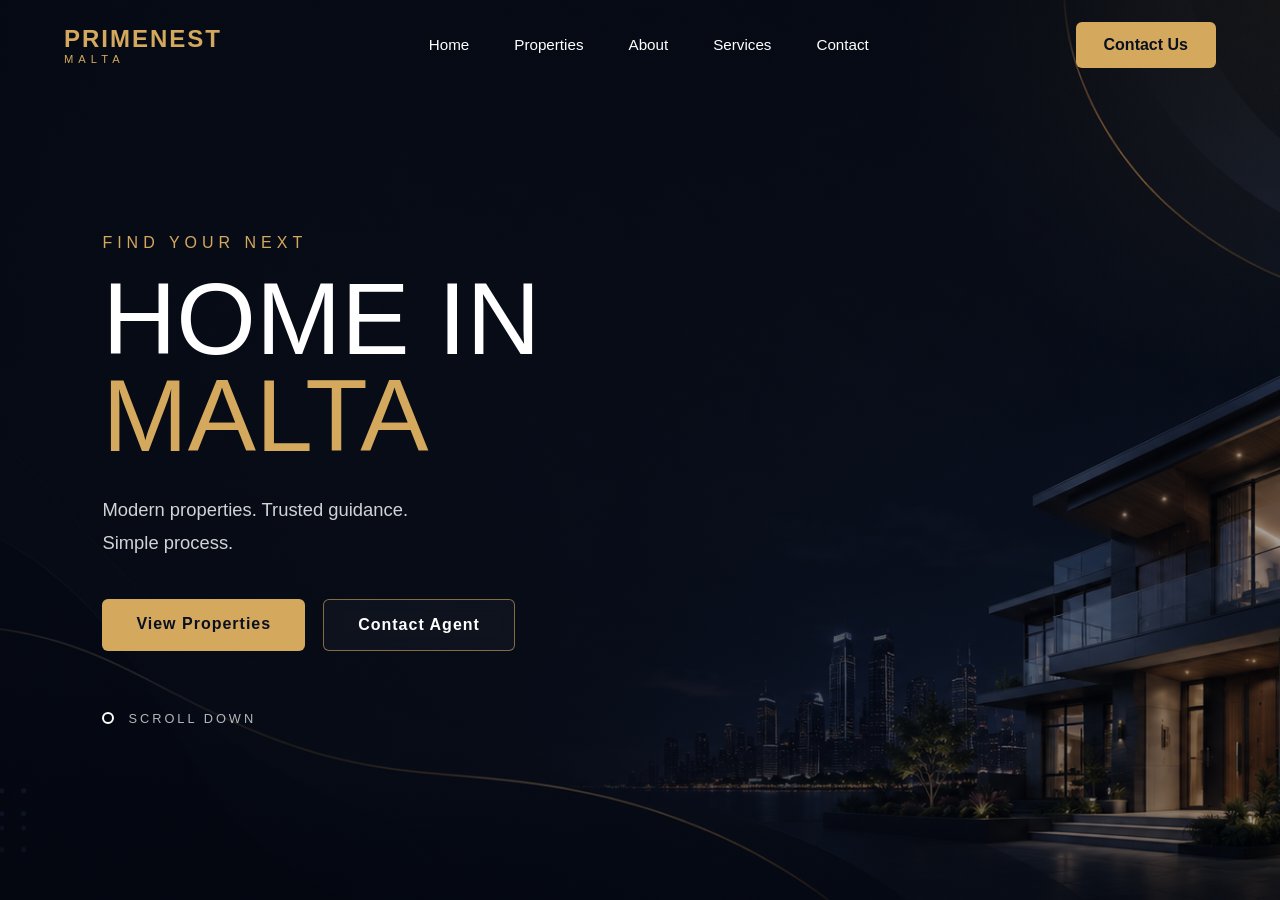
==== index.html @ efdffd08 "Temporarily disable scroll to id's" ====
<!DOCTYPE html>
<html lang="en">
<head>
  <meta charset="UTF-8" />
  <meta name="viewport" content="width=device-width, initial-scale=1.0" />

  <title>Ironstone Realty</title>

  <link rel="stylesheet" href="styles.css" />
</head>
<body>

  <header class="navbar">
    <div class="nav-container">
      <a href="#" class="logo">
        <span>PRIMENEST</span>
        <small>MALTA</small>
      </a>

      <nav>
        <ul class="nav-links">
          <li><a href="#">Home</a></li>
          <li><a href="#properties">Properties</a></li>
          <li><a href="#about">About</a></li>
          <li><a href="#services">Services</a></li>
          <li><a href="#contact">Contact</a></li>
        </ul>
      </nav>

      <a href="#contact" class="contact-btn">
        Contact Us
      </a>
    </div>
  </header>


  <section class="hero">
    <div class="hero-overlay"></div>

    <div class="hero-content">
      <p class="hero-label">FIND YOUR NEXT</p>

      <h1>
        HOME IN
        <span>MALTA</span>
      </h1>

      <p class="hero-text">
        Modern properties. Trusted guidance.<br>
        Simple process.
      </p>

      <div class="hero-buttons">
        <a href="#properties" class="btn primary-btn">
          View Properties
        </a>

        <a href="#contact" class="btn secondary-btn">
          Contact Agent
        </a>
      </div>

      <div class="scroll-indicator">
        <span></span>
        SCROLL DOWN
      </div>
    </div>
  </section>

<!-- 
  <section id="properties"></section>
  <section id="about"></section>
  <section id="services"></section>
  <section id="contact"></section> -->

</body>
</html>
---- styles.css ----
* {
  margin: 0;
  padding: 0;
  box-sizing: border-box;
}

html {
  scroll-behavior: smooth;
}

body {
  font-family: Arial, sans-serif;
  background: #05070d;
  color: #ffffff;
  overflow-x: hidden;
}

.navbar {
  position: fixed;
  top: 0;
  left: 0;
  width: 100%;
  z-index: 1000;
  padding: 22px 0;
}

.nav-container {
  width: 90%;
  max-width: 1400px;
  margin: auto;

  display: flex;
  align-items: center;
  justify-content: space-between;
}

.logo {
  text-decoration: none;
  color: #d4a85d;

  display: flex;
  flex-direction: column;

  letter-spacing: 2px;
}

.logo span {
  font-size: 1.5rem;
  font-weight: 700;
}

.logo small {
  font-size: 0.7rem;
  letter-spacing: 5px;
}

.nav-links {
  display: flex;
  gap: 45px;
  list-style: none;
}

.nav-links a {
  text-decoration: none;
  color: #ffffff;
  font-size: 0.95rem;
  transition: 0.3s ease;
  position: relative;
}

.nav-links a:hover {
  color: #d4a85d;
}

.nav-links a::after {
  content: "";
  position: absolute;
  left: 0;
  bottom: -8px;
  width: 0;
  height: 2px;
  background: #d4a85d;
  transition: 0.3s ease;
}

.nav-links a:hover::after {
  width: 100%;
}

.contact-btn {
  text-decoration: none;
  background: #d4a85d;
  color: #0b1020;
  padding: 14px 28px;
  border-radius: 6px;
  font-weight: 700;
  transition: 0.3s ease;
}

.contact-btn:hover {
  transform: translateY(-2px);
  background: #e5bb73;
  box-shadow: 0 10px 25px rgba(212, 168, 93, 0.25);
}

.hero {
  position: relative;
  min-height: 100vh;
  display: flex;
  align-items: center;

  padding: 140px 8% 80px;

  background:
    linear-gradient(
      to right,
      rgba(3, 6, 15, 0.88),
      rgba(3, 6, 15, 0.72),
      rgba(3, 6, 15, 0.35)
    ),
    url("images/1.png") center/cover no-repeat;
}

.hero-overlay {
  position: absolute;
  inset: 0;

  background:
    radial-gradient(circle at top right,
    rgba(212, 168, 93, 0.08),
    transparent 25%);

  pointer-events: none;
}

.hero-content {
  position: relative;
  z-index: 2;
  max-width: 650px;
}

.hero-label {
  color: #d4a85d;
  letter-spacing: 5px;
  font-size: 1rem;
  margin-bottom: 18px;
}

.hero h1 {
  font-size: clamp(4rem, 8vw, 7rem);
  line-height: 0.95;
  font-weight: 300;
  margin-bottom: 28px;
}

.hero h1 span {
  display: block;
  color: #d4a85d;
}

.hero-text {
  font-size: 1.15rem;
  line-height: 1.8;
  color: rgba(255,255,255,0.82);
  margin-bottom: 40px;
}

.hero-buttons {
  display: flex;
  gap: 18px;
  flex-wrap: wrap;
}

.btn {
  text-decoration: none;
  padding: 16px 34px;
  border-radius: 6px;
  font-weight: 700;
  letter-spacing: 1px;
  transition: 0.3s ease;
}

.primary-btn {
  background: #d4a85d;
  color: #0b1020;
}

.primary-btn:hover {
  background: #e5bb73;
  transform: translateY(-3px);
  box-shadow: 0 12px 30px rgba(212, 168, 93, 0.25);
}

.secondary-btn {
  border: 1px solid rgba(212, 168, 93, 0.6);
  color: #ffffff;
  background: rgba(255,255,255,0.03);
  backdrop-filter: blur(8px);
}

.secondary-btn:hover {
  background: rgba(212, 168, 93, 0.08);
  transform: translateY(-3px);
  box-shadow: 0 12px 30px rgba(212, 168, 93, 0.18);
}


.scroll-indicator {
  display: flex;
  align-items: center;
  gap: 14px;

  margin-top: 60px;

  color: rgba(255,255,255,0.7);
  letter-spacing: 3px;
  font-size: 0.8rem;
}

.scroll-indicator span {
  width: 12px;
  height: 12px;
  border: 2px solid #ffffff;
  border-radius: 50%;

  animation: pulse 1.5s infinite;
}

@keyframes pulse {
  0% {
    transform: scale(1);
    opacity: 1;
  }

  50% {
    transform: scale(1.4);
    opacity: 0.4;
  }

  100% {
    transform: scale(1);
    opacity: 1;
  }
}


section:not(.hero) {
  min-height: 100vh;
  background: #05070d;
  border-top: 1px solid rgba(255,255,255,0.05);
}

@media (max-width: 980px) {

  .nav-links {
    display: none;
  }

  .hero {
    padding-top: 120px;
  }

  .hero h1 {
    font-size: 4rem;
  }

  .hero-text {
    font-size: 1rem;
  }

}

@media (max-width: 600px) {

  .hero {
    padding: 130px 7% 70px;
    align-items: flex-start;
  }

  .hero h1 {
    font-size: 3.2rem;
  }

  .btn {
    width: 100%;
    text-align: center;
  }

  .contact-btn {
    display: none;
  }

}
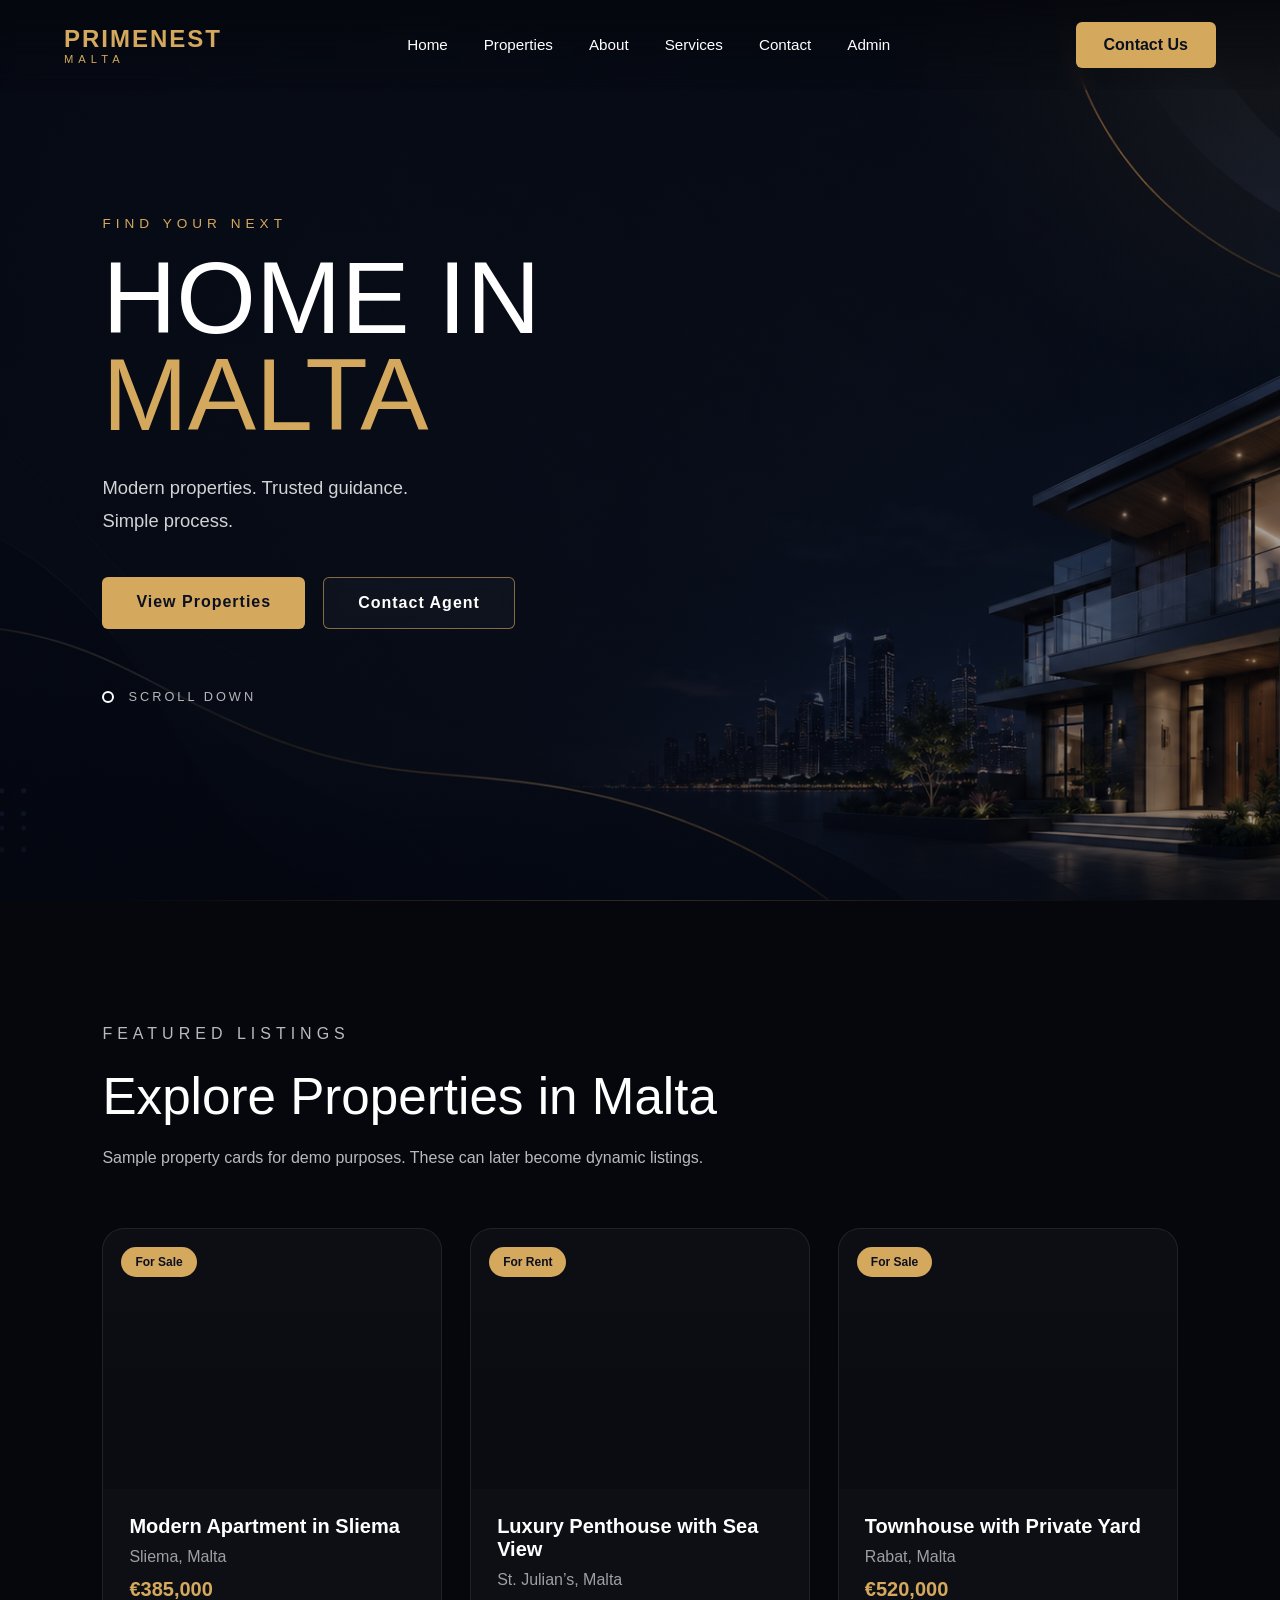
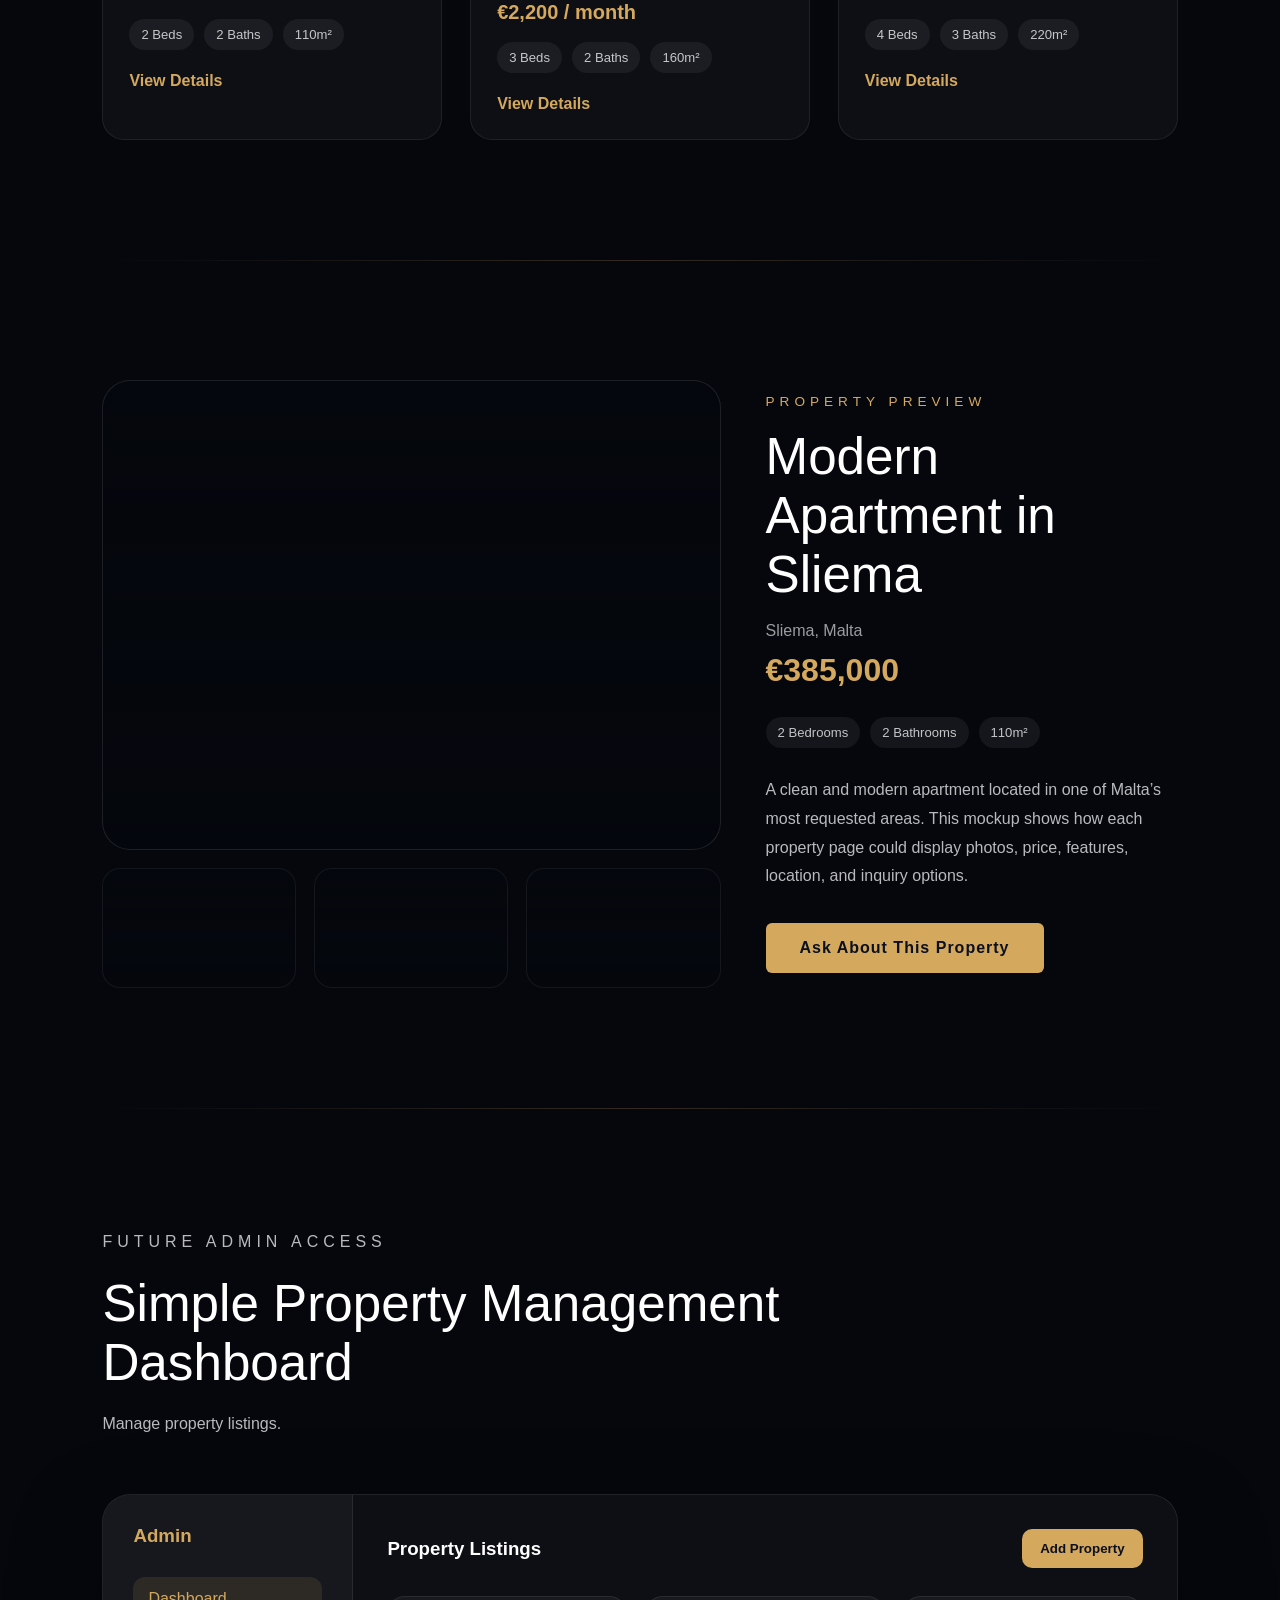
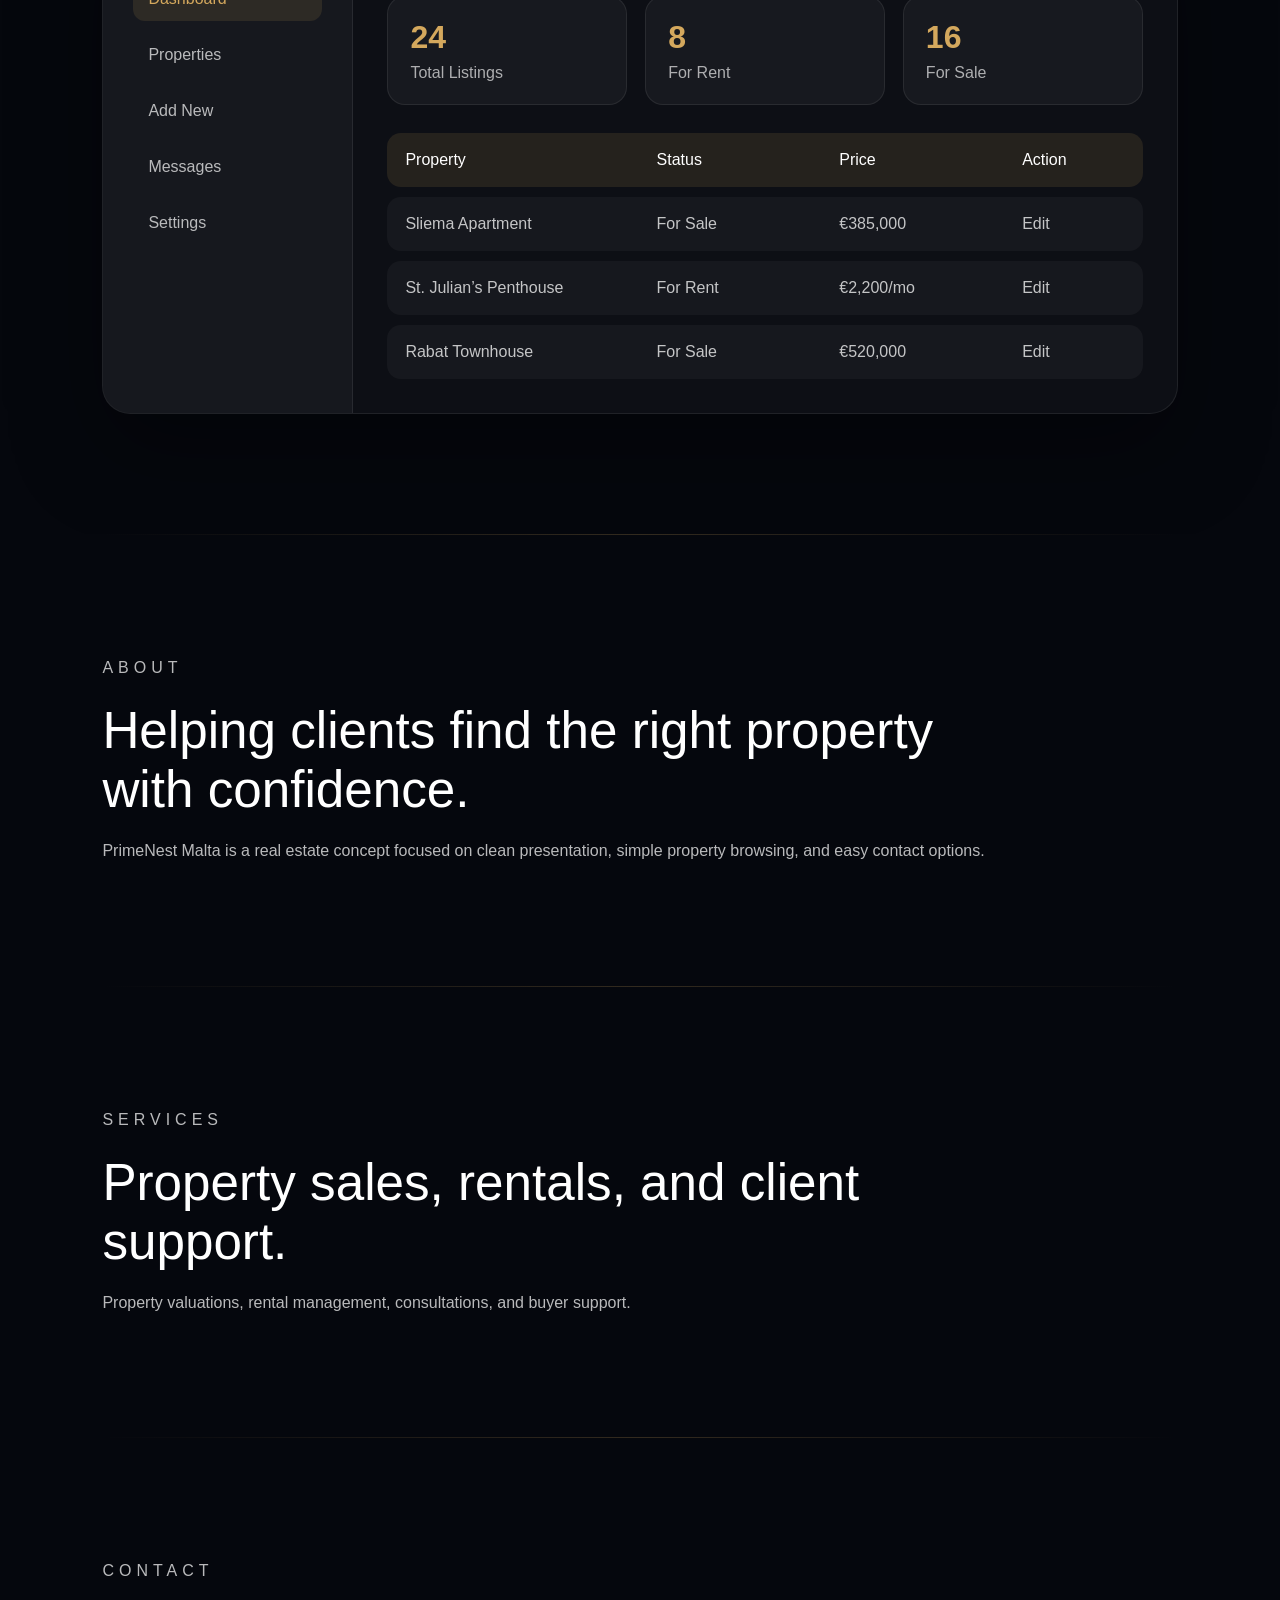
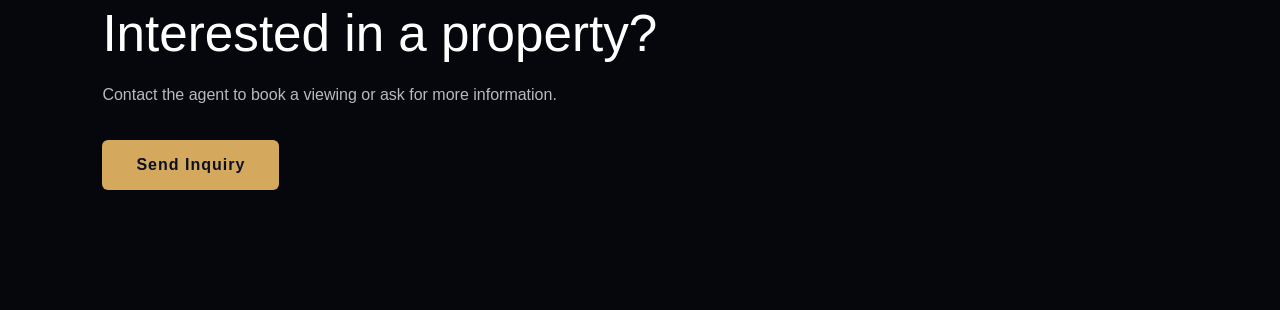
==== commit ed12fb07: "Enhance index.html with property and admin sections Added an admin preview section and a properties " ====
--- a/index.html
+++ b/index.html
@@ -24,6 +24,7 @@
           <li><a href="#about">About</a></li>
           <li><a href="#services">Services</a></li>
           <li><a href="#contact">Contact</a></li>
+          <li><a href="#admin-preview">Admin</a></li>
         </ul>
       </nav>
 
@@ -67,11 +68,204 @@
     </div>
   </section>
 
-<!-- 
-  <section id="properties"></section>
-  <section id="about"></section>
-  <section id="services"></section>
-  <section id="contact"></section> -->
+
+  <section id="properties" class="properties-section">
+  <div class="section-header">
+    <p class="section-label">Featured Listings</p>
+    <h2>Explore Properties in Malta</h2>
+    <p>Sample property cards for demo purposes. These can later become dynamic listings.</p>
+  </div>
+
+  <div class="property-grid">
+    <article class="property-card">
+      <div class="property-image img-1">
+        <span>For Sale</span>
+      </div>
+      <div class="property-info">
+        <h3>Modern Apartment in Sliema</h3>
+        <p class="location">Sliema, Malta</p>
+        <p class="price">€385,000</p>
+        <div class="property-meta">
+          <span>2 Beds</span>
+          <span>2 Baths</span>
+          <span>110m²</span>
+        </div>
+        <a href="#property-preview" class="property-link">View Details</a>
+      </div>
+    </article>
+
+    <article class="property-card">
+      <div class="property-image img-2">
+        <span>For Rent</span>
+      </div>
+      <div class="property-info">
+        <h3>Luxury Penthouse with Sea View</h3>
+        <p class="location">St. Julian’s, Malta</p>
+        <p class="price">€2,200 / month</p>
+        <div class="property-meta">
+          <span>3 Beds</span>
+          <span>2 Baths</span>
+          <span>160m²</span>
+        </div>
+        <a href="#property-preview" class="property-link">View Details</a>
+      </div>
+    </article>
+
+    <article class="property-card">
+      <div class="property-image img-3">
+        <span>For Sale</span>
+      </div>
+      <div class="property-info">
+        <h3>Townhouse with Private Yard</h3>
+        <p class="location">Rabat, Malta</p>
+        <p class="price">€520,000</p>
+        <div class="property-meta">
+          <span>4 Beds</span>
+          <span>3 Baths</span>
+          <span>220m²</span>
+        </div>
+        <a href="#property-preview" class="property-link">View Details</a>
+      </div>
+    </article>
+  </div>
+</section>
+
+
+<section id="property-preview" class="single-property">
+  <div class="single-property-grid">
+    <div class="property-gallery">
+      <div class="main-preview"></div>
+
+      <div class="thumbnail-row">
+        <div></div>
+        <div></div>
+        <div></div>
+      </div>
+    </div>
+
+    <div class="property-details">
+      <p class="section-label">Property Preview</p>
+      <h2>Modern Apartment in Sliema</h2>
+      <p class="location">Sliema, Malta</p>
+      <p class="price large">€385,000</p>
+
+      <div class="property-meta detail-meta">
+        <span>2 Bedrooms</span>
+        <span>2 Bathrooms</span>
+        <span>110m²</span>
+      </div>
+
+      <p class="property-description">
+        A clean and modern apartment located in one of Malta’s most requested areas.
+        This mockup shows how each property page could display photos, price,
+        features, location, and inquiry options.
+      </p>
+
+      <a href="#contact" class="btn primary-btn">Ask About This Property</a>
+    </div>
+  </div>
+</section>
+
+
+<section id="admin-preview" class="admin-section">
+  <div class="section-header">
+    <p class="section-label">Future Admin Access</p>
+    <h2>Simple Property Management Dashboard</h2>
+    <p>Manage property listings.</p>
+  </div>
+
+  <div class="admin-mockup">
+    <aside class="admin-sidebar">
+      <h3>Admin</h3>
+      <ul>
+        <li class="active">Dashboard</li>
+        <li>Properties</li>
+        <li>Add New</li>
+        <li>Messages</li>
+        <li>Settings</li>
+      </ul>
+    </aside>
+
+    <div class="admin-content">
+      <div class="admin-top">
+        <h3>Property Listings</h3>
+        <button>Add Property</button>
+      </div>
+
+      <div class="admin-stats">
+        <div>
+          <strong>24</strong>
+          <span>Total Listings</span>
+        </div>
+        <div>
+          <strong>8</strong>
+          <span>For Rent</span>
+        </div>
+        <div>
+          <strong>16</strong>
+          <span>For Sale</span>
+        </div>
+      </div>
+
+      <div class="admin-table">
+        <div class="table-row table-head">
+          <span>Property</span>
+          <span>Status</span>
+          <span>Price</span>
+          <span>Action</span>
+        </div>
+
+        <div class="table-row">
+          <span>Sliema Apartment</span>
+          <span>For Sale</span>
+          <span>€385,000</span>
+          <span>Edit</span>
+        </div>
+
+        <div class="table-row">
+          <span>St. Julian’s Penthouse</span>
+          <span>For Rent</span>
+          <span>€2,200/mo</span>
+          <span>Edit</span>
+        </div>
+
+        <div class="table-row">
+          <span>Rabat Townhouse</span>
+          <span>For Sale</span>
+          <span>€520,000</span>
+          <span>Edit</span>
+        </div>
+      </div>
+    </div>
+  </div>
+</section>
+
+
+<section id="about" class="content-section">
+  <p class="section-label">About</p>
+  <h2>Helping clients find the right property with confidence.</h2>
+  <p>
+    PrimeNest Malta is a real estate concept focused on clean presentation,
+    simple property browsing, and easy contact options.
+  </p>
+</section>
+
+<section id="services" class="content-section">
+  <p class="section-label">Services</p>
+  <h2>Property sales, rentals, and client support.</h2>
+  <p>
+    Property valuations, rental management,
+    consultations, and buyer support.
+  </p>
+</section>
+
+<section id="contact" class="contact-section">
+  <p class="section-label">Contact</p>
+  <h2>Interested in a property?</h2>
+  <p>Contact the agent to book a viewing or ask for more information.</p>
+
+  <a href="mailto:info@example.com" class="btn primary-btn">Send Inquiry</a>
+</section>
 
 </body>
 </html>
--- a/styles.css
+++ b/styles.css
@@ -22,13 +22,14 @@
   width: 100%;
   z-index: 1000;
   padding: 22px 0;
+  background: linear-gradient(to bottom, rgba(5, 7, 13, 0.88), rgba(5, 7, 13, 0.08));
+  backdrop-filter: blur(8px);
 }
 
 .nav-container {
   width: 90%;
   max-width: 1400px;
   margin: auto;
-
   display: flex;
   align-items: center;
   justify-content: space-between;
@@ -37,10 +38,8 @@
 .logo {
   text-decoration: none;
   color: #d4a85d;
-
   display: flex;
   flex-direction: column;
-
   letter-spacing: 2px;
 }
 
@@ -56,7 +55,7 @@
 
 .nav-links {
   display: flex;
-  gap: 45px;
+  gap: 36px;
   list-style: none;
 }
 
@@ -108,9 +107,7 @@
   min-height: 100vh;
   display: flex;
   align-items: center;
-
-  padding: 140px 8% 80px;
-
+  padding: 100px 8% 80px;
   background:
     linear-gradient(
       to right,
@@ -124,12 +121,12 @@
 .hero-overlay {
   position: absolute;
   inset: 0;
-
   background:
-    radial-gradient(circle at top right,
-    rgba(212, 168, 93, 0.08),
-    transparent 25%);
-
+    radial-gradient(
+      circle at top right,
+      rgba(212, 168, 93, 0.08),
+      transparent 25%
+    );
   pointer-events: none;
 }
 
@@ -139,10 +136,12 @@
   max-width: 650px;
 }
 
-.hero-label {
+.hero-label,
+.section-label {
   color: #d4a85d;
   letter-spacing: 5px;
-  font-size: 1rem;
+  font-size: 0.85rem;
+  text-transform: uppercase;
   margin-bottom: 18px;
 }
 
@@ -161,7 +160,7 @@
 .hero-text {
   font-size: 1.15rem;
   line-height: 1.8;
-  color: rgba(255,255,255,0.82);
+  color: rgba(255, 255, 255, 0.82);
   margin-bottom: 40px;
 }
 
@@ -172,6 +171,7 @@
 }
 
 .btn {
+  display: inline-block;
   text-decoration: none;
   padding: 16px 34px;
   border-radius: 6px;
@@ -194,7 +194,7 @@
 .secondary-btn {
   border: 1px solid rgba(212, 168, 93, 0.6);
   color: #ffffff;
-  background: rgba(255,255,255,0.03);
+  background: rgba(255, 255, 255, 0.03);
   backdrop-filter: blur(8px);
 }
 
@@ -204,15 +204,12 @@
   box-shadow: 0 12px 30px rgba(212, 168, 93, 0.18);
 }
 
-
 .scroll-indicator {
   display: flex;
   align-items: center;
   gap: 14px;
-
   margin-top: 60px;
-
-  color: rgba(255,255,255,0.7);
+  color: rgba(255, 255, 255, 0.7);
   letter-spacing: 3px;
   font-size: 0.8rem;
 }
@@ -222,7 +219,6 @@
   height: 12px;
   border: 2px solid #ffffff;
   border-radius: 50%;
-
   animation: pulse 1.5s infinite;
 }
 
@@ -243,15 +239,372 @@
   }
 }
 
+/* GLOBAL SECTIONS */
 
 section:not(.hero) {
-  min-height: 100vh;
+  position: relative;
+  padding: 120px 8%;
   background: #05070d;
-  border-top: 1px solid rgba(255,255,255,0.05);
+}
+
+section:not(.hero)::before {
+  content: "";
+  position: absolute;
+  top: 0;
+  left: 8%;
+  width: 84%;
+  height: 1px;
+  background: linear-gradient(
+    to right,
+    transparent,
+    rgba(212, 168, 93, 0.22),
+    transparent
+  );
+}
+
+.section-header {
+  max-width: 760px;
+  margin-bottom: 55px;
+}
+
+.section-header h2,
+.content-section h2,
+.contact-section h2,
+.property-details h2 {
+  font-size: clamp(2rem, 4vw, 3.6rem);
+  font-weight: 300;
+  margin-bottom: 18px;
+}
+
+.section-header p,
+.content-section p,
+.contact-section p,
+.property-description {
+  color: rgba(255, 255, 255, 0.72);
+  line-height: 1.8;
+  font-size: 1rem;
+}
+
+/* PROPERTY LISTING */
+
+.property-grid {
+  display: grid;
+  grid-template-columns: repeat(3, 1fr);
+  gap: 28px;
+}
+
+.property-card {
+  background: rgba(255, 255, 255, 0.035);
+  border: 1px solid rgba(255, 255, 255, 0.08);
+  border-radius: 22px;
+  overflow: hidden;
+  transition: 0.35s ease;
+}
+
+.property-card:hover {
+  transform: translateY(-8px);
+  border-color: rgba(212, 168, 93, 0.35);
+  box-shadow: 0 24px 60px rgba(0, 0, 0, 0.35);
+}
+
+.property-image {
+  height: 260px;
+  position: relative;
+  background-size: cover;
+  background-position: center;
+}
+
+.img-1 {
+  background-image:
+    linear-gradient(rgba(5, 7, 13, 0.1), rgba(5, 7, 13, 0.45)),
+    url("images/Modern-Apartment.png");
+}
+
+.img-2 {
+  background-image:
+    linear-gradient(rgba(5, 7, 13, 0.1), rgba(5, 7, 13, 0.45)),
+    url("images/Luxury Penthouse with Sea View.png");
+}
+
+.img-3 {
+  background-image:
+    linear-gradient(rgba(5, 7, 13, 0.1), rgba(5, 7, 13, 0.45)),
+    url("images/Townhouse with Private Yard.png");
+}
+
+.property-image span {
+  position: absolute;
+  top: 18px;
+  left: 18px;
+  background: #d4a85d;
+  color: #0b1020;
+  padding: 8px 14px;
+  border-radius: 100px;
+  font-size: 0.75rem;
+  font-weight: 700;
+}
+
+.property-info {
+  padding: 26px;
+}
+
+.property-info h3 {
+  font-size: 1.25rem;
+  margin-bottom: 10px;
+}
+
+.location {
+  color: rgba(255, 255, 255, 0.6);
+  margin-bottom: 12px;
+}
+
+.price {
+  color: #d4a85d;
+  font-size: 1.25rem;
+  font-weight: 700;
+  margin-bottom: 18px;
+}
+
+.price.large {
+  font-size: 2rem;
+}
+
+.property-meta {
+  display: flex;
+  flex-wrap: wrap;
+  gap: 10px;
+  margin-bottom: 22px;
+}
+
+.property-meta span {
+  padding: 8px 12px;
+  border-radius: 100px;
+  background: rgba(255, 255, 255, 0.06);
+  color: rgba(255, 255, 255, 0.75);
+  font-size: 0.82rem;
+}
+
+.property-link {
+  color: #d4a85d;
+  text-decoration: none;
+  font-weight: 700;
+}
+
+/* SINGLE PROPERTY */
+
+.single-property {
+  background:
+    radial-gradient(circle at top left, rgba(212, 168, 93, 0.08), transparent 30%),
+    #060914;
+}
+
+.single-property-grid {
+  display: grid;
+  grid-template-columns: 1.2fr 0.8fr;
+  gap: 45px;
+  align-items: center;
+}
+
+.main-preview {
+  min-height: 470px;
+  border-radius: 28px;
+  background:
+    linear-gradient(rgba(5, 7, 13, 0.05), rgba(5, 7, 13, 0.45)),
+    url("images/Modern-Apartment.png") center/cover no-repeat;
+  border: 1px solid rgba(255, 255, 255, 0.1);
+}
+
+.thumbnail-row {
+  display: grid;
+  grid-template-columns: repeat(3, 1fr);
+  gap: 18px;
+  margin-top: 18px;
+}
+
+.thumbnail-row div {
+  height: 120px;
+  border-radius: 18px;
+  background-size: cover;
+  background-position: center;
+  opacity: 0.82;
+  border: 1px solid rgba(255, 255, 255, 0.08);
+}
+
+.thumbnail-row div:nth-child(1) {
+  background-image:
+    linear-gradient(rgba(5, 7, 13, 0.05), rgba(5, 7, 13, 0.35)),
+    url("images/Modern-Apartment.png");
+}
+
+.thumbnail-row div:nth-child(2) {
+  background-image:
+    linear-gradient(rgba(5, 7, 13, 0.05), rgba(5, 7, 13, 0.35)),
+    url("images/Luxury Penthouse with Sea View.png");
+}
+
+.thumbnail-row div:nth-child(3) {
+  background-image:
+    linear-gradient(rgba(5, 7, 13, 0.05), rgba(5, 7, 13, 0.35)),
+    url("images/Townhouse with Private Yard.png");
+}
+
+.detail-meta {
+  margin: 28px 0;
+}
+
+.property-description {
+  margin-bottom: 32px;
+}
+
+/* ADMIN MOCKUP */
+
+.admin-section {
+  background: linear-gradient(135deg, #05070d, #080d19);
+}
+
+.admin-mockup {
+  display: grid;
+  grid-template-columns: 250px 1fr;
+  overflow: hidden;
+  min-height: 520px;
+  border-radius: 28px;
+  background: rgba(255, 255, 255, 0.035);
+  border: 1px solid rgba(255, 255, 255, 0.08);
+  box-shadow: 0 35px 90px rgba(0, 0, 0, 0.35);
+}
+
+.admin-sidebar {
+  padding: 30px;
+  background: rgba(255, 255, 255, 0.04);
+  border-right: 1px solid rgba(255, 255, 255, 0.08);
+}
+
+.admin-sidebar h3 {
+  color: #d4a85d;
+  margin-bottom: 30px;
+}
+
+.admin-sidebar ul {
+  list-style: none;
+  display: grid;
+  gap: 12px;
+}
+
+.admin-sidebar li {
+  padding: 13px 15px;
+  border-radius: 12px;
+  color: rgba(255, 255, 255, 0.7);
+}
+
+.admin-sidebar li.active,
+.admin-sidebar li:hover {
+  background: rgba(212, 168, 93, 0.12);
+  color: #d4a85d;
+}
+
+.admin-content {
+  padding: 34px;
+}
+
+.admin-top {
+  display: flex;
+  justify-content: space-between;
+  align-items: center;
+  margin-bottom: 28px;
+}
+
+.admin-top button {
+  border: none;
+  background: #d4a85d;
+  color: #0b1020;
+  padding: 12px 18px;
+  border-radius: 10px;
+  font-weight: 700;
+}
+
+.admin-stats {
+  display: grid;
+  grid-template-columns: repeat(3, 1fr);
+  gap: 18px;
+  margin-bottom: 28px;
+}
+
+.admin-stats div {
+  padding: 22px;
+  border-radius: 18px;
+  background: rgba(255, 255, 255, 0.045);
+  border: 1px solid rgba(255, 255, 255, 0.08);
+}
+
+.admin-stats strong {
+  display: block;
+  font-size: 2rem;
+  color: #d4a85d;
+  margin-bottom: 8px;
+}
+
+.admin-stats span {
+  color: rgba(255, 255, 255, 0.65);
+}
+
+.admin-table {
+  display: grid;
+  gap: 10px;
+}
+
+.table-row {
+  display: grid;
+  grid-template-columns: 1.4fr 1fr 1fr 0.6fr;
+  gap: 12px;
+  padding: 18px;
+  border-radius: 14px;
+  background: rgba(255, 255, 255, 0.04);
+  color: rgba(255, 255, 255, 0.75);
+}
+
+.table-head {
+  color: #ffffff;
+  background: rgba(212, 168, 93, 0.12);
+}
+
+/* BASIC CONTENT SECTIONS */
+
+.content-section,
+.contact-section {
+  min-height: auto;
+  max-width: none;
+}
+
+.content-section > *,
+.contact-section > * {
+  max-width: 900px;
+}
+
+.contact-section .btn {
+  margin-top: 30px;
+}
+
+/* RESPONSIVE */
+
+@media (max-width: 1100px) {
+  .property-grid,
+  .single-property-grid,
+  .admin-mockup {
+    grid-template-columns: 1fr;
+  }
+
+  .admin-sidebar {
+    border-right: none;
+    border-bottom: 1px solid rgba(255, 255, 255, 0.08);
+  }
+
+  .admin-sidebar ul {
+    grid-template-columns: repeat(5, max-content);
+    overflow-x: auto;
+  }
 }
 
 @media (max-width: 980px) {
-
   .nav-links {
     display: none;
   }
@@ -268,10 +621,47 @@
     font-size: 1rem;
   }
 
+  .property-grid {
+    grid-template-columns: repeat(2, 1fr);
+  }
+}
+
+@media (max-width: 700px) {
+  section:not(.hero) {
+    padding: 90px 7%;
+  }
+
+  section:not(.hero)::before {
+    left: 7%;
+    width: 86%;
+  }
+
+  .property-grid,
+  .admin-stats,
+  .table-row {
+    grid-template-columns: 1fr;
+  }
+
+  .main-preview {
+    min-height: 320px;
+  }
+
+  .thumbnail-row div {
+    height: 85px;
+  }
+
+  .admin-content {
+    padding: 24px;
+  }
+
+  .admin-top {
+    align-items: flex-start;
+    gap: 16px;
+    flex-direction: column;
+  }
 }
 
 @media (max-width: 600px) {
-
   .hero {
     padding: 130px 7% 70px;
     align-items: flex-start;
@@ -289,5 +679,4 @@
   .contact-btn {
     display: none;
   }
-
-}+}
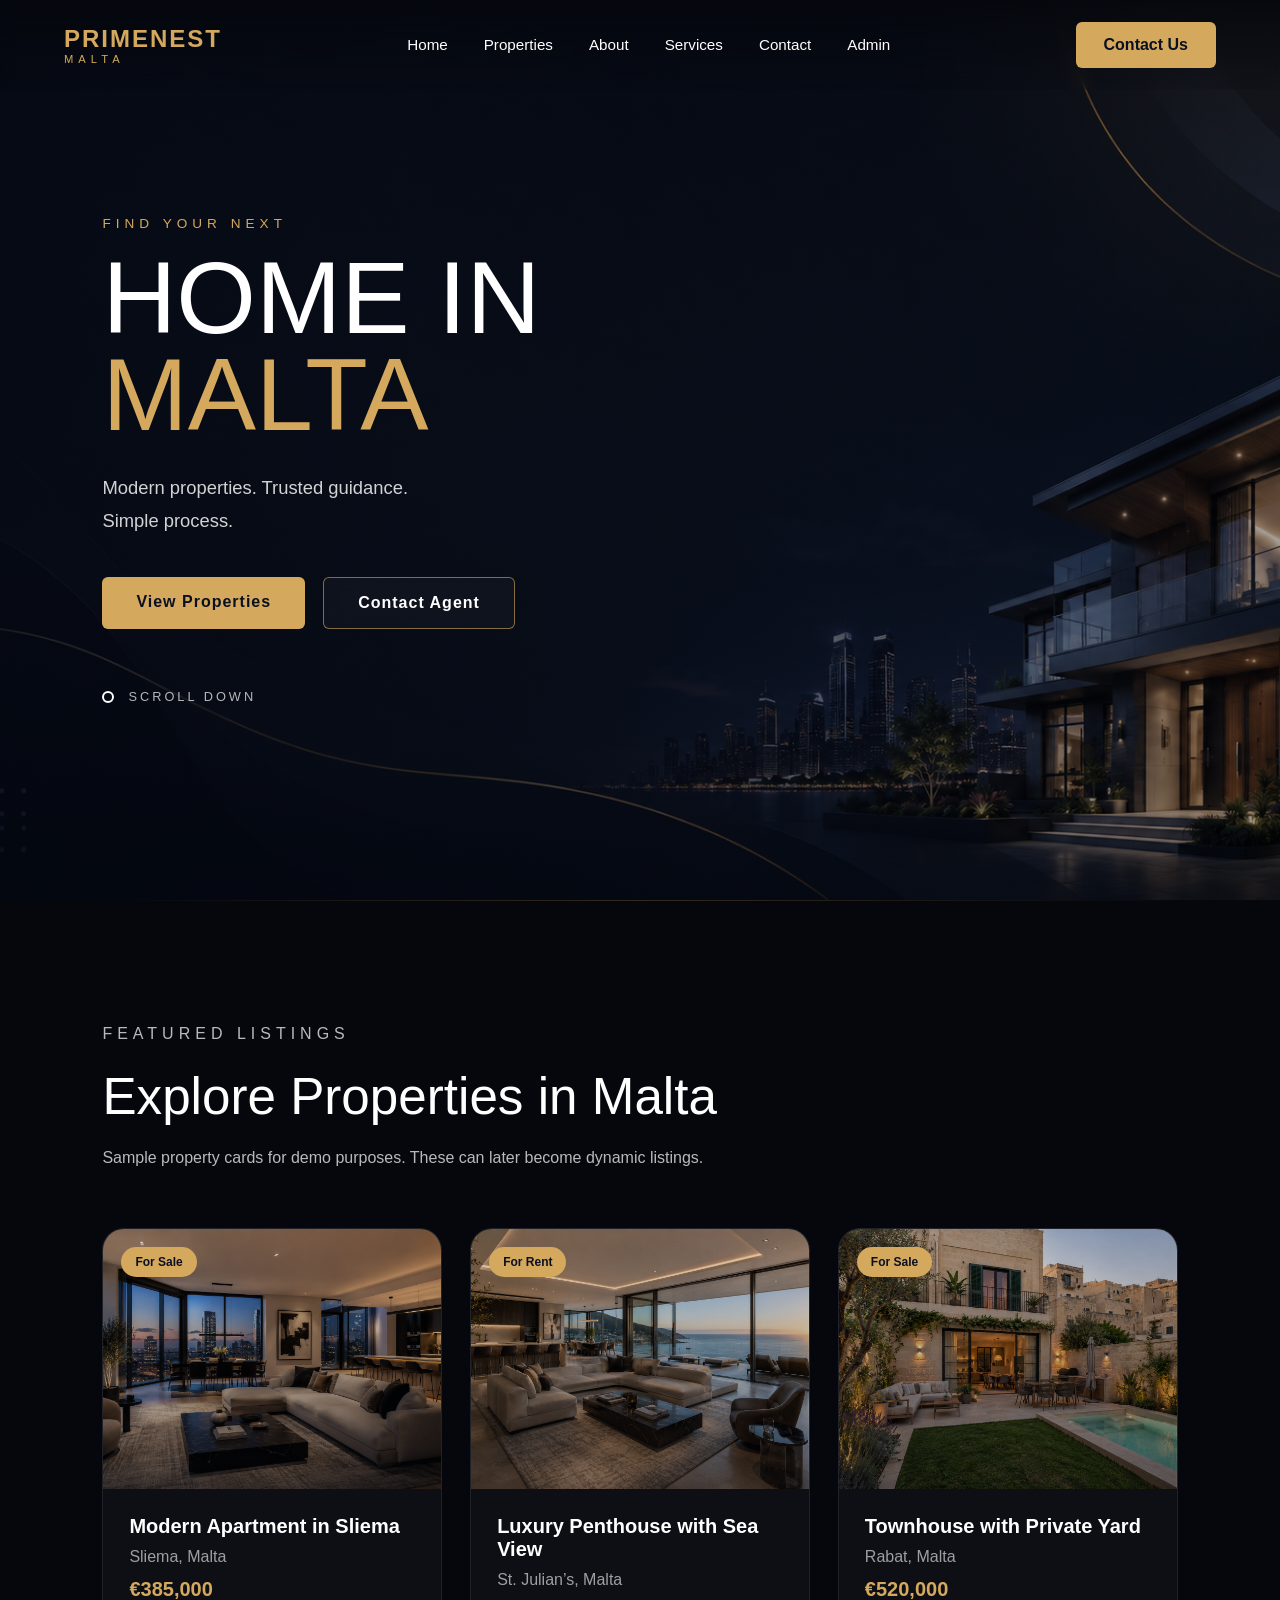
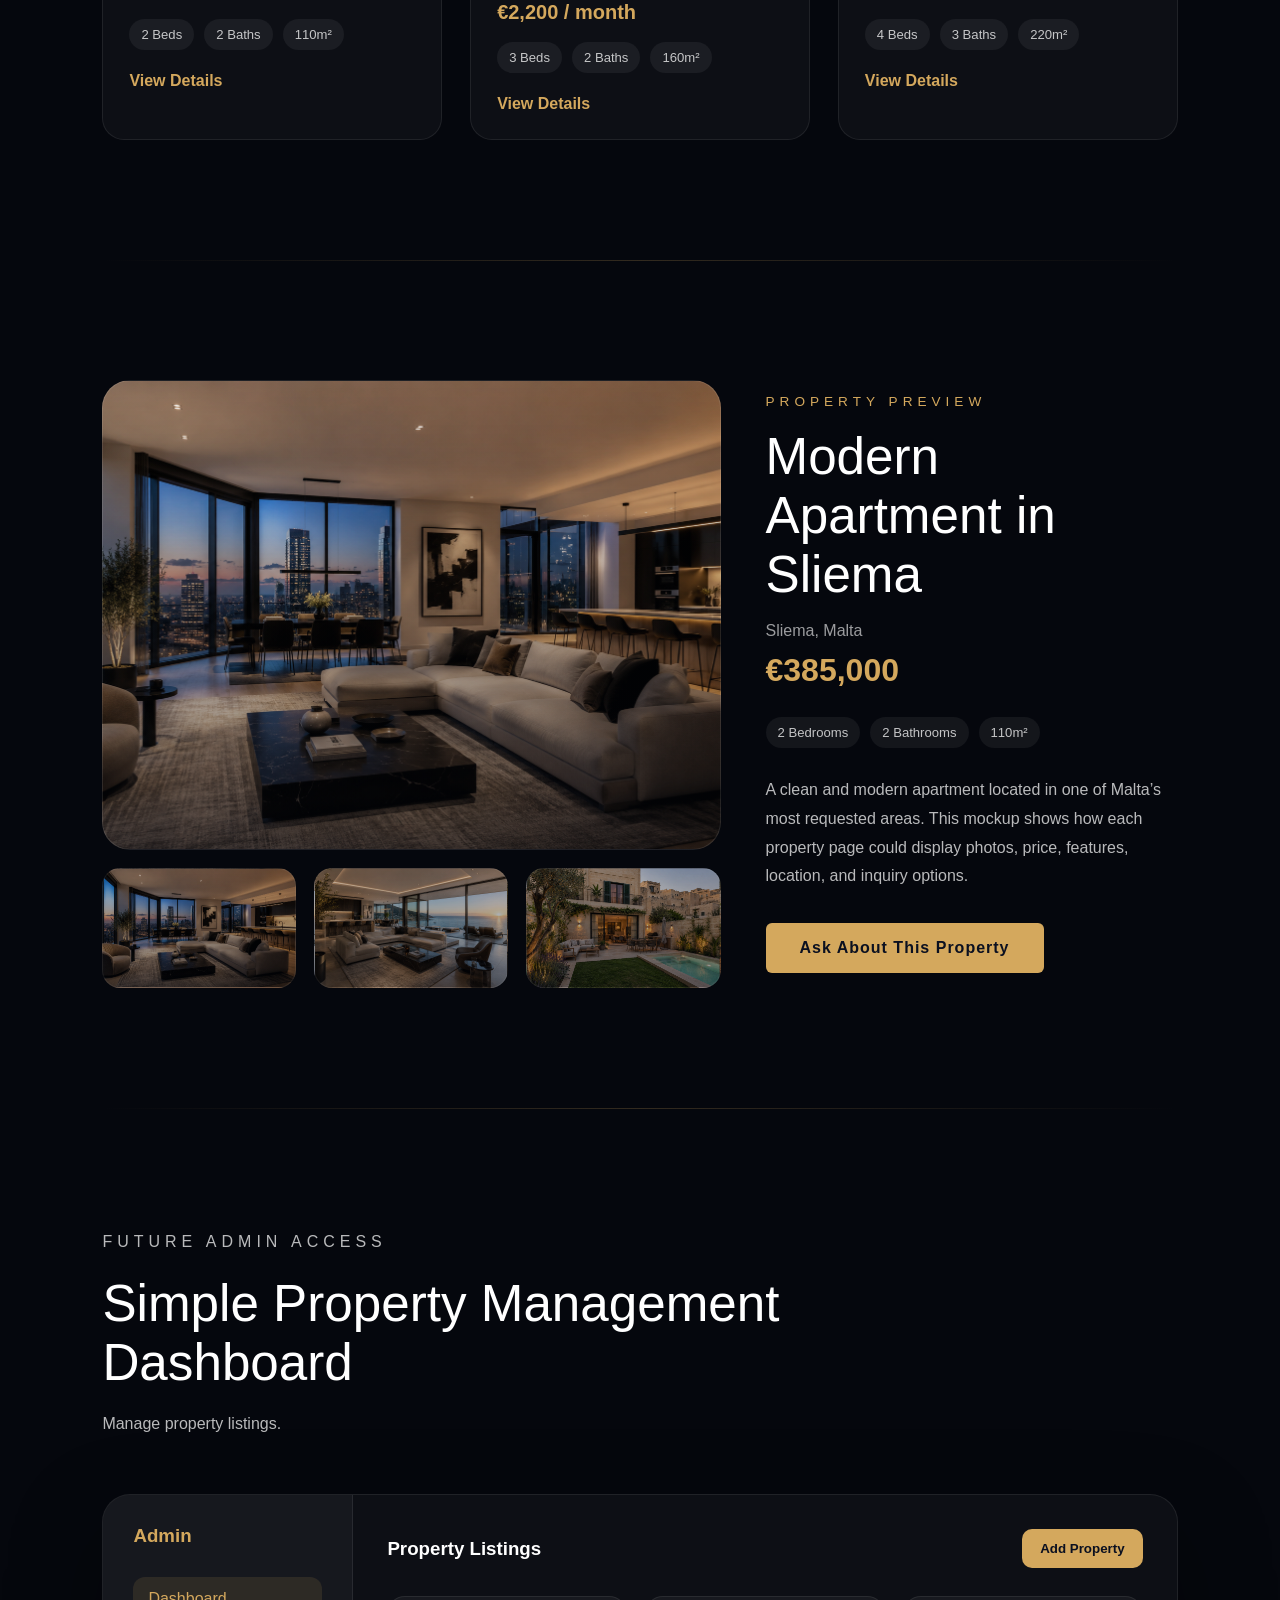
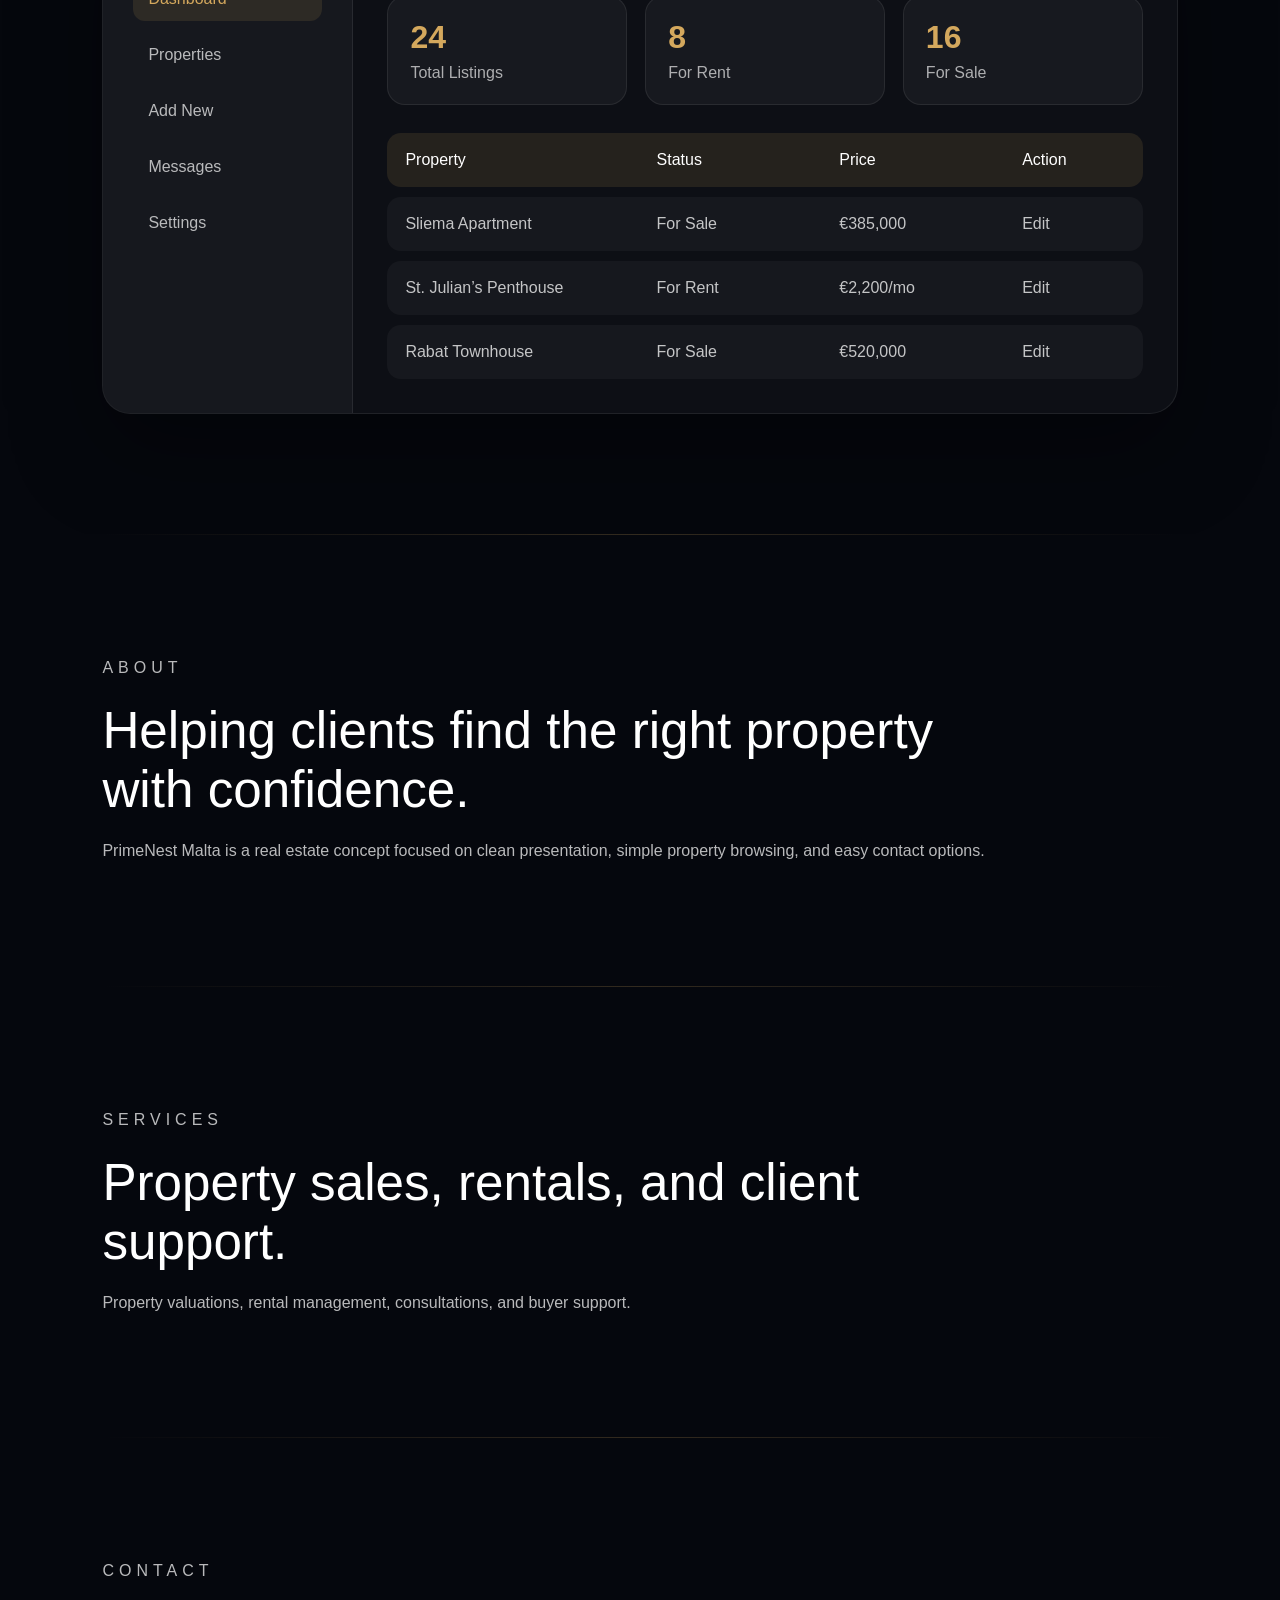
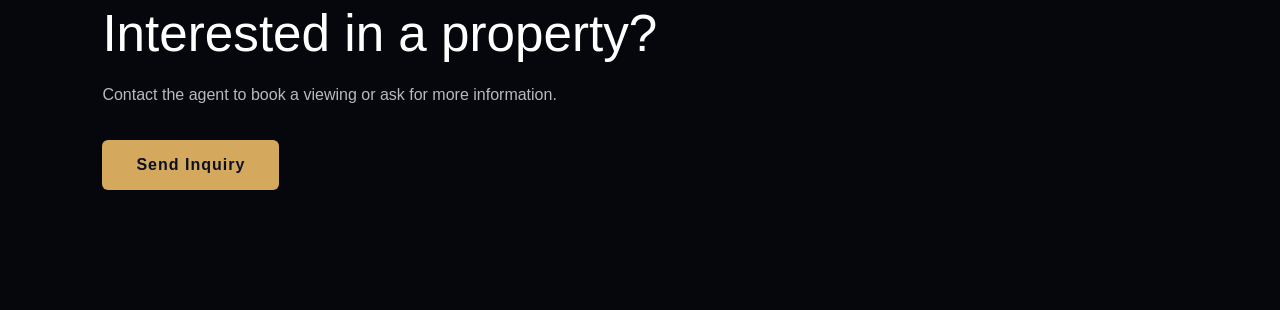
==== commit 7103f40c: "Update title and content for PrimeNest Malta" ====
--- a/index.html
+++ b/index.html
@@ -4,7 +4,7 @@
   <meta charset="UTF-8" />
   <meta name="viewport" content="width=device-width, initial-scale=1.0" />
 
-  <title>Ironstone Realty</title>
+  <title>PrimeNest Malta</title>
 
   <link rel="stylesheet" href="styles.css" />
 </head>
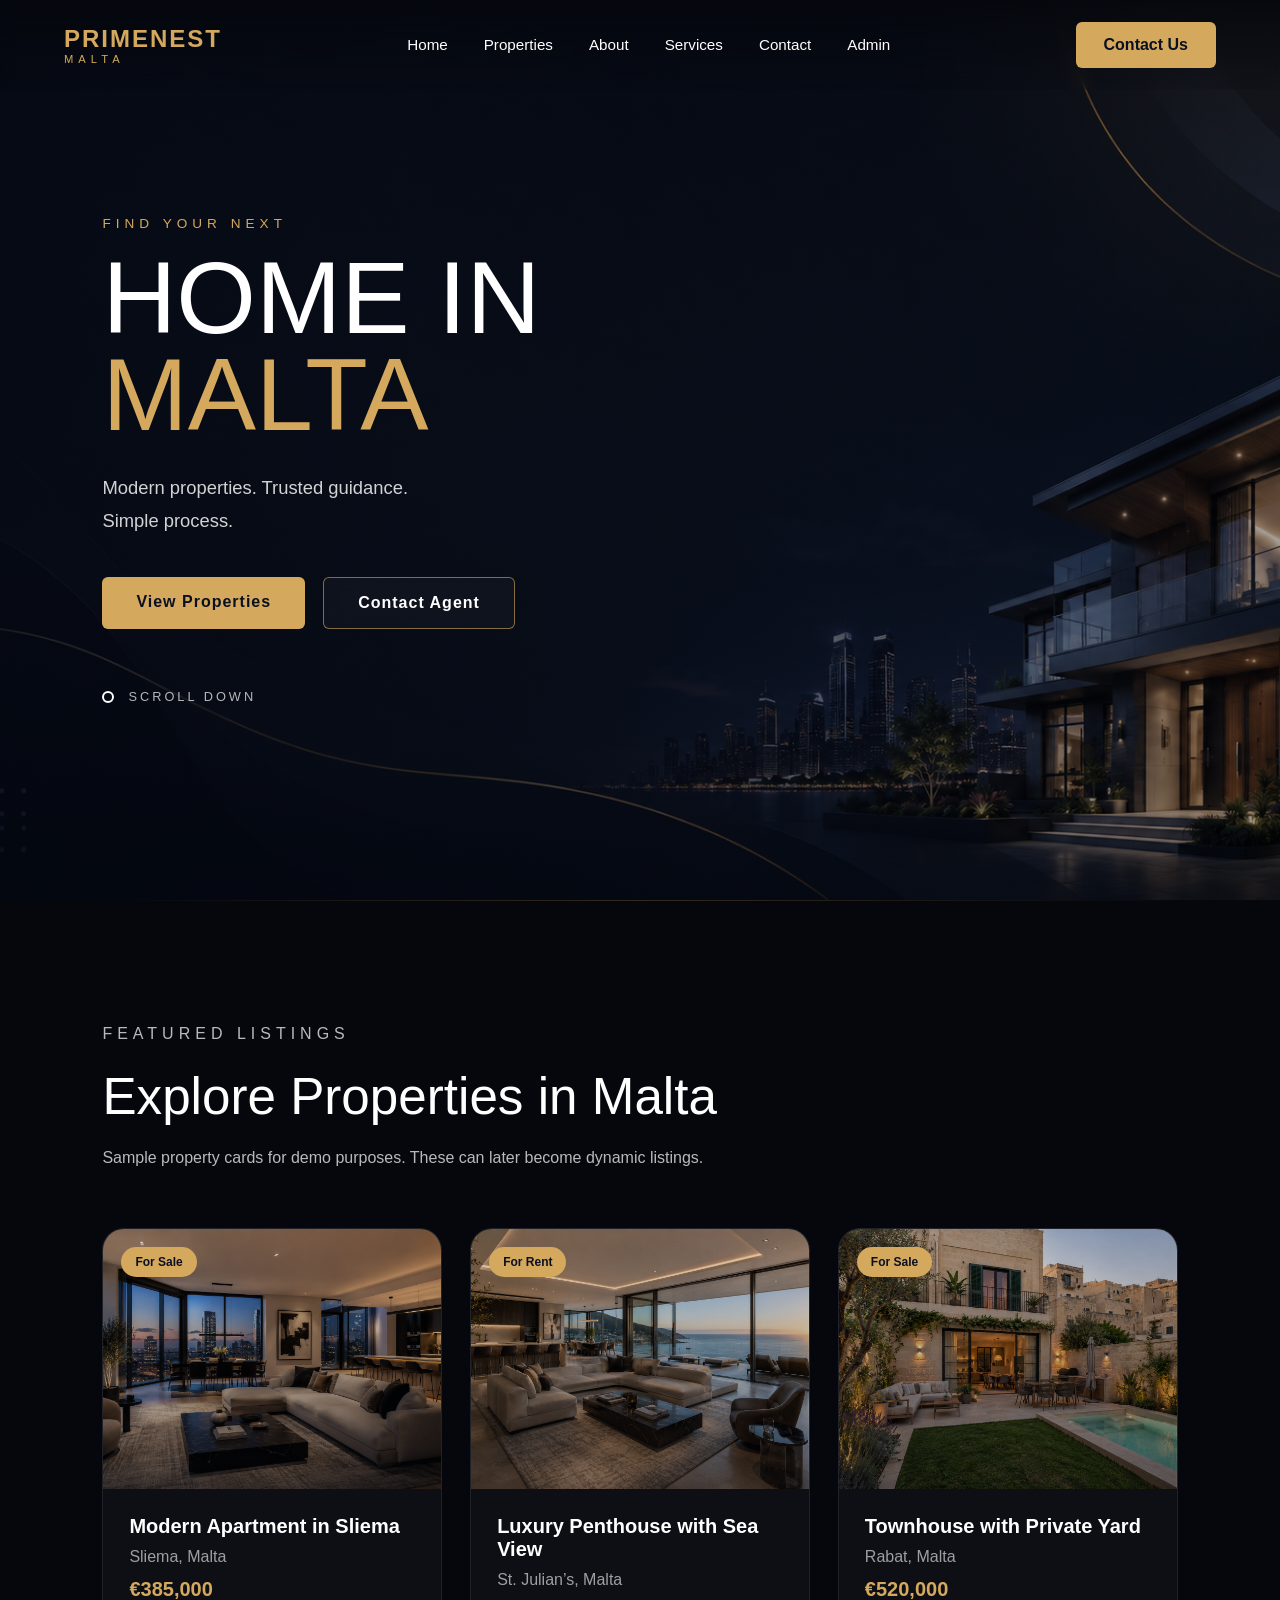
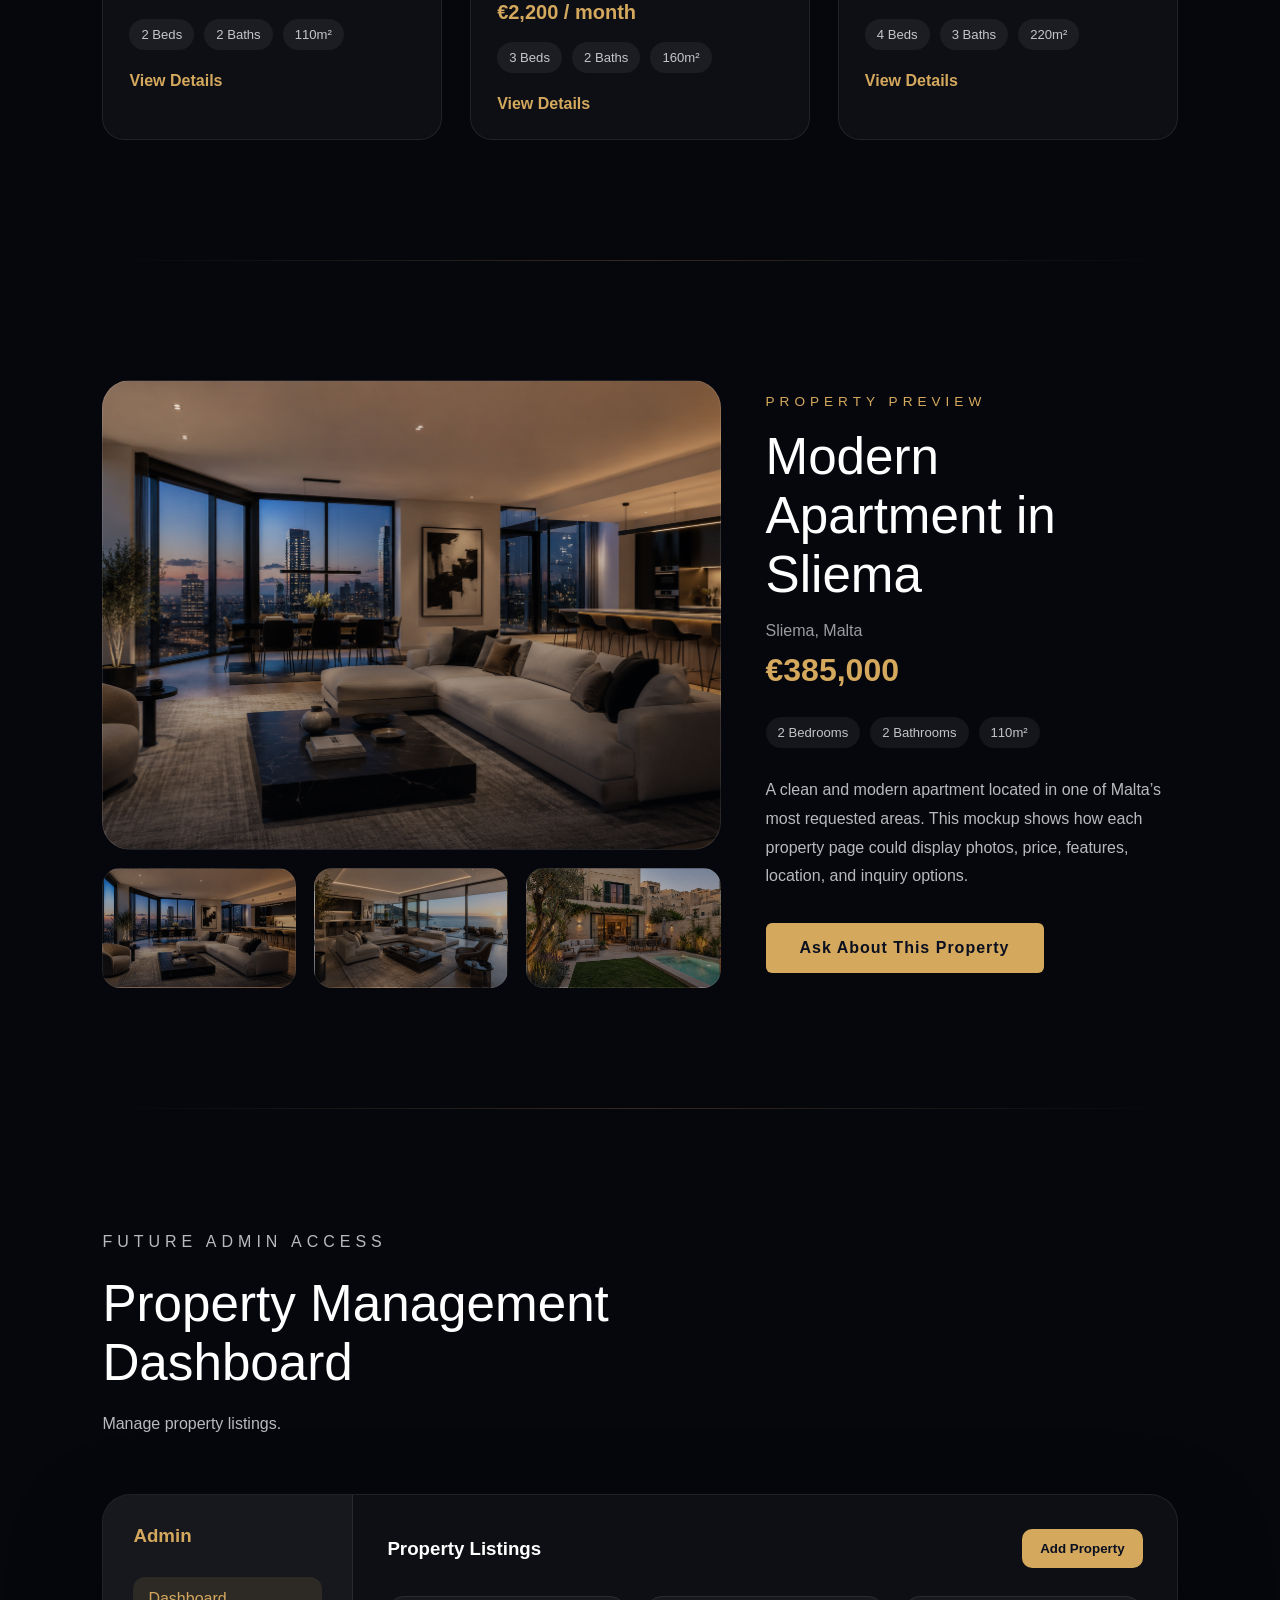
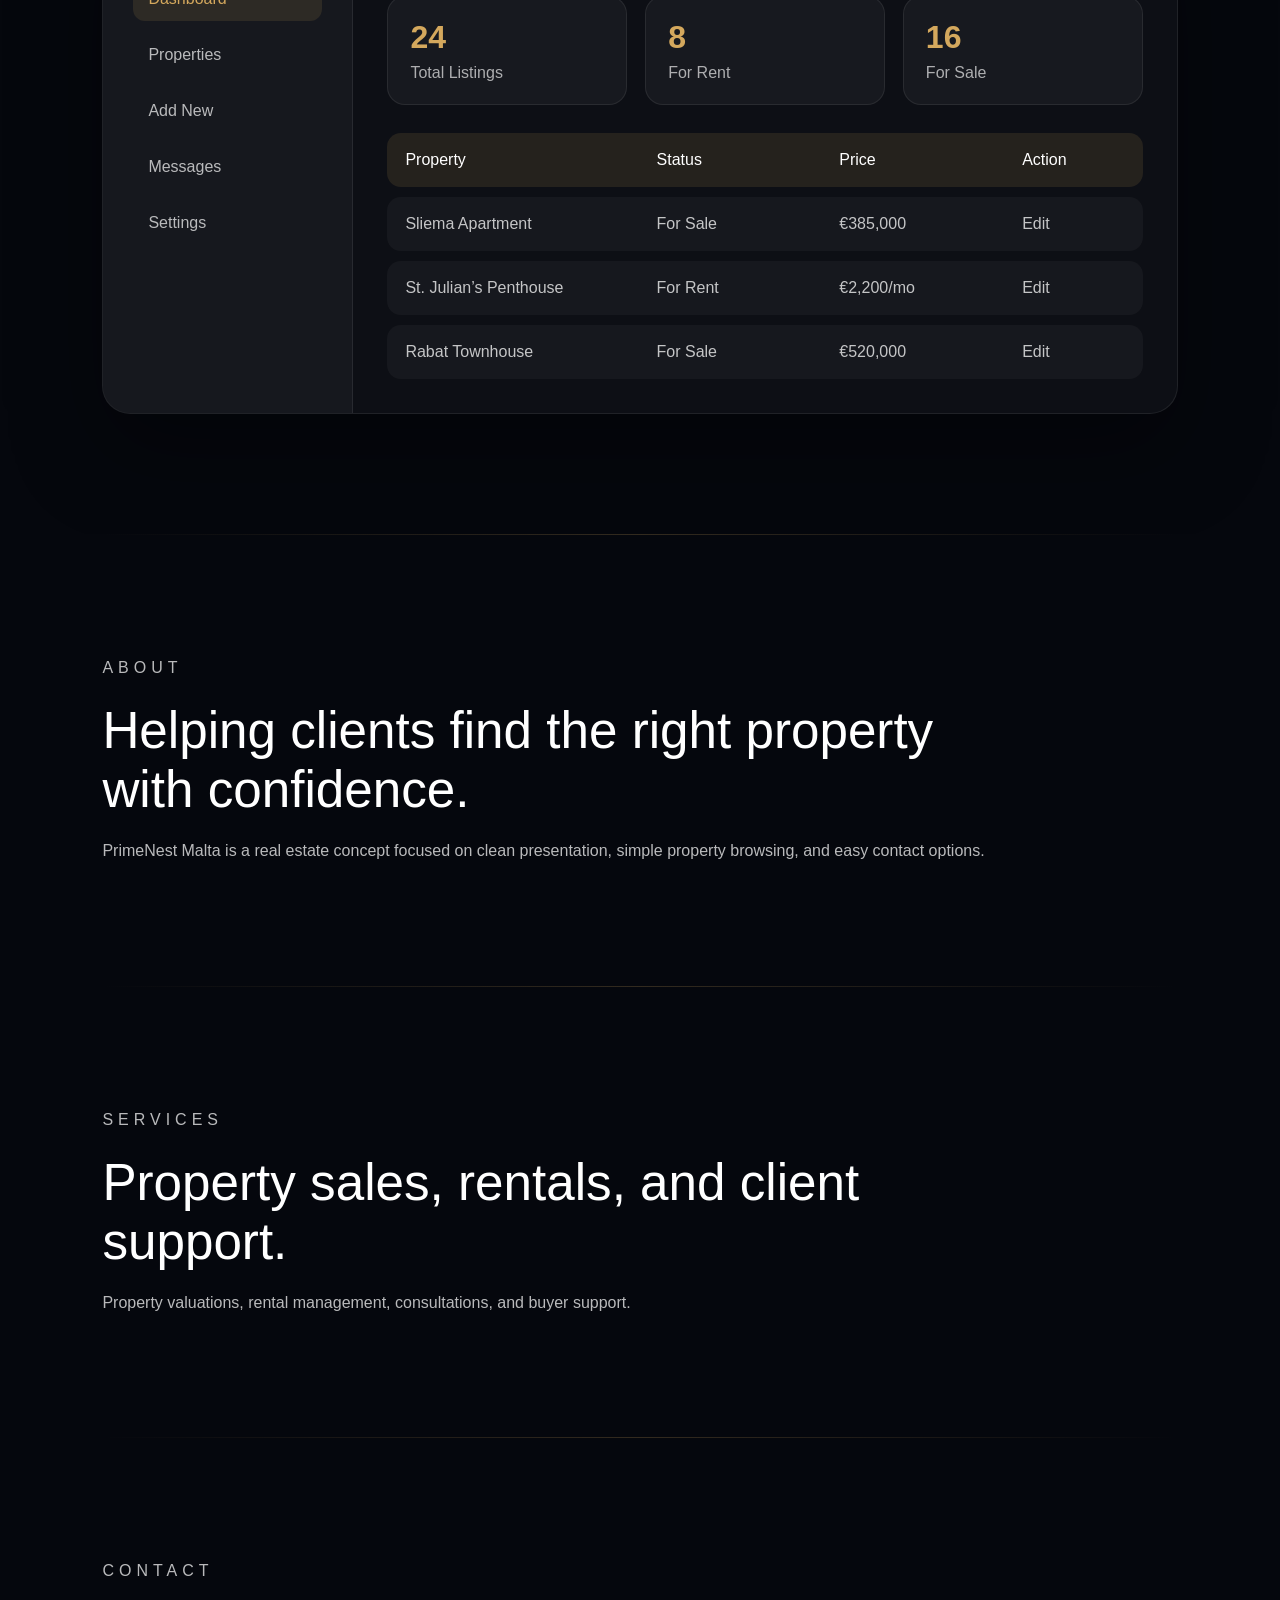
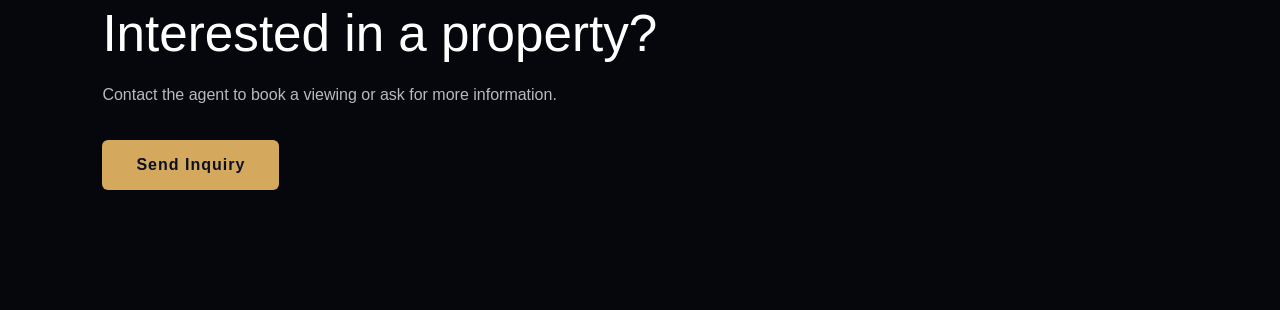
==== commit 3ad39d12: "Restore index.html with original content" ====
--- a/index.html
+++ b/index.html
@@ -69,7 +69,7 @@
   </section>
 
 
-  <section id="properties" class="properties-section">
+  <section id="properties" class="properties-section reveal">
   <div class="section-header">
     <p class="section-label">Featured Listings</p>
     <h2>Explore Properties in Malta</h2>
@@ -77,7 +77,7 @@
   </div>
 
   <div class="property-grid">
-    <article class="property-card">
+    <article class="property-card reveal">
       <div class="property-image img-1">
         <span>For Sale</span>
       </div>
@@ -94,7 +94,7 @@
       </div>
     </article>
 
-    <article class="property-card">
+    <article class="property-card reveal">
       <div class="property-image img-2">
         <span>For Rent</span>
       </div>
@@ -111,7 +111,7 @@
       </div>
     </article>
 
-    <article class="property-card">
+    <article class="property-card reveal">
       <div class="property-image img-3">
         <span>For Sale</span>
       </div>
@@ -131,7 +131,7 @@
 </section>
 
 
-<section id="property-preview" class="single-property">
+<section id="property-preview" class="single-property reveal">
   <div class="single-property-grid">
     <div class="property-gallery">
       <div class="main-preview"></div>
@@ -167,10 +167,10 @@
 </section>
 
 
-<section id="admin-preview" class="admin-section">
+<section id="admin-preview" class="admin-section reveal">
   <div class="section-header">
     <p class="section-label">Future Admin Access</p>
-    <h2>Simple Property Management Dashboard</h2>
+    <h2>Property Management Dashboard</h2>
     <p>Manage property listings.</p>
   </div>
 
@@ -241,7 +241,7 @@
 </section>
 
 
-<section id="about" class="content-section">
+<section id="about" class="content-section reveal">
   <p class="section-label">About</p>
   <h2>Helping clients find the right property with confidence.</h2>
   <p>
@@ -250,7 +250,7 @@
   </p>
 </section>
 
-<section id="services" class="content-section">
+<section id="services" class="content-section reveal">
   <p class="section-label">Services</p>
   <h2>Property sales, rentals, and client support.</h2>
   <p>
@@ -259,7 +259,7 @@
   </p>
 </section>
 
-<section id="contact" class="contact-section">
+<section id="contact" class="contact-section reveal">
   <p class="section-label">Contact</p>
   <h2>Interested in a property?</h2>
   <p>Contact the agent to book a viewing or ask for more information.</p>
@@ -267,5 +267,7 @@
   <a href="mailto:info@example.com" class="btn primary-btn">Send Inquiry</a>
 </section>
 
+<script src="script.js"></script>
+
 </body>
 </html>
--- a/styles.css
+++ b/styles.css
@@ -680,3 +680,45 @@
     display: none;
   }
 }
+
+@media (max-width: 700px) {
+  .admin-mockup {
+    min-height: auto;
+    border-radius: 22px;
+  }
+
+  .admin-sidebar {
+    padding: 22px;
+  }
+
+  .admin-sidebar ul {
+    display: flex;
+    gap: 10px;
+    overflow-x: auto;
+    padding-bottom: 8px;
+  }
+
+  .admin-sidebar li {
+    white-space: nowrap;
+    flex: 0 0 auto;
+  }
+
+  .admin-content {
+    padding: 22px;
+    overflow-x: hidden;
+  }
+
+  .admin-stats {
+    grid-template-columns: 1fr;
+  }
+
+  .admin-table {
+    overflow-x: auto;
+    padding-bottom: 8px;
+  }
+
+  .table-row {
+    min-width: 620px;
+    grid-template-columns: 1.4fr 1fr 1fr 0.6fr;
+  }
+}
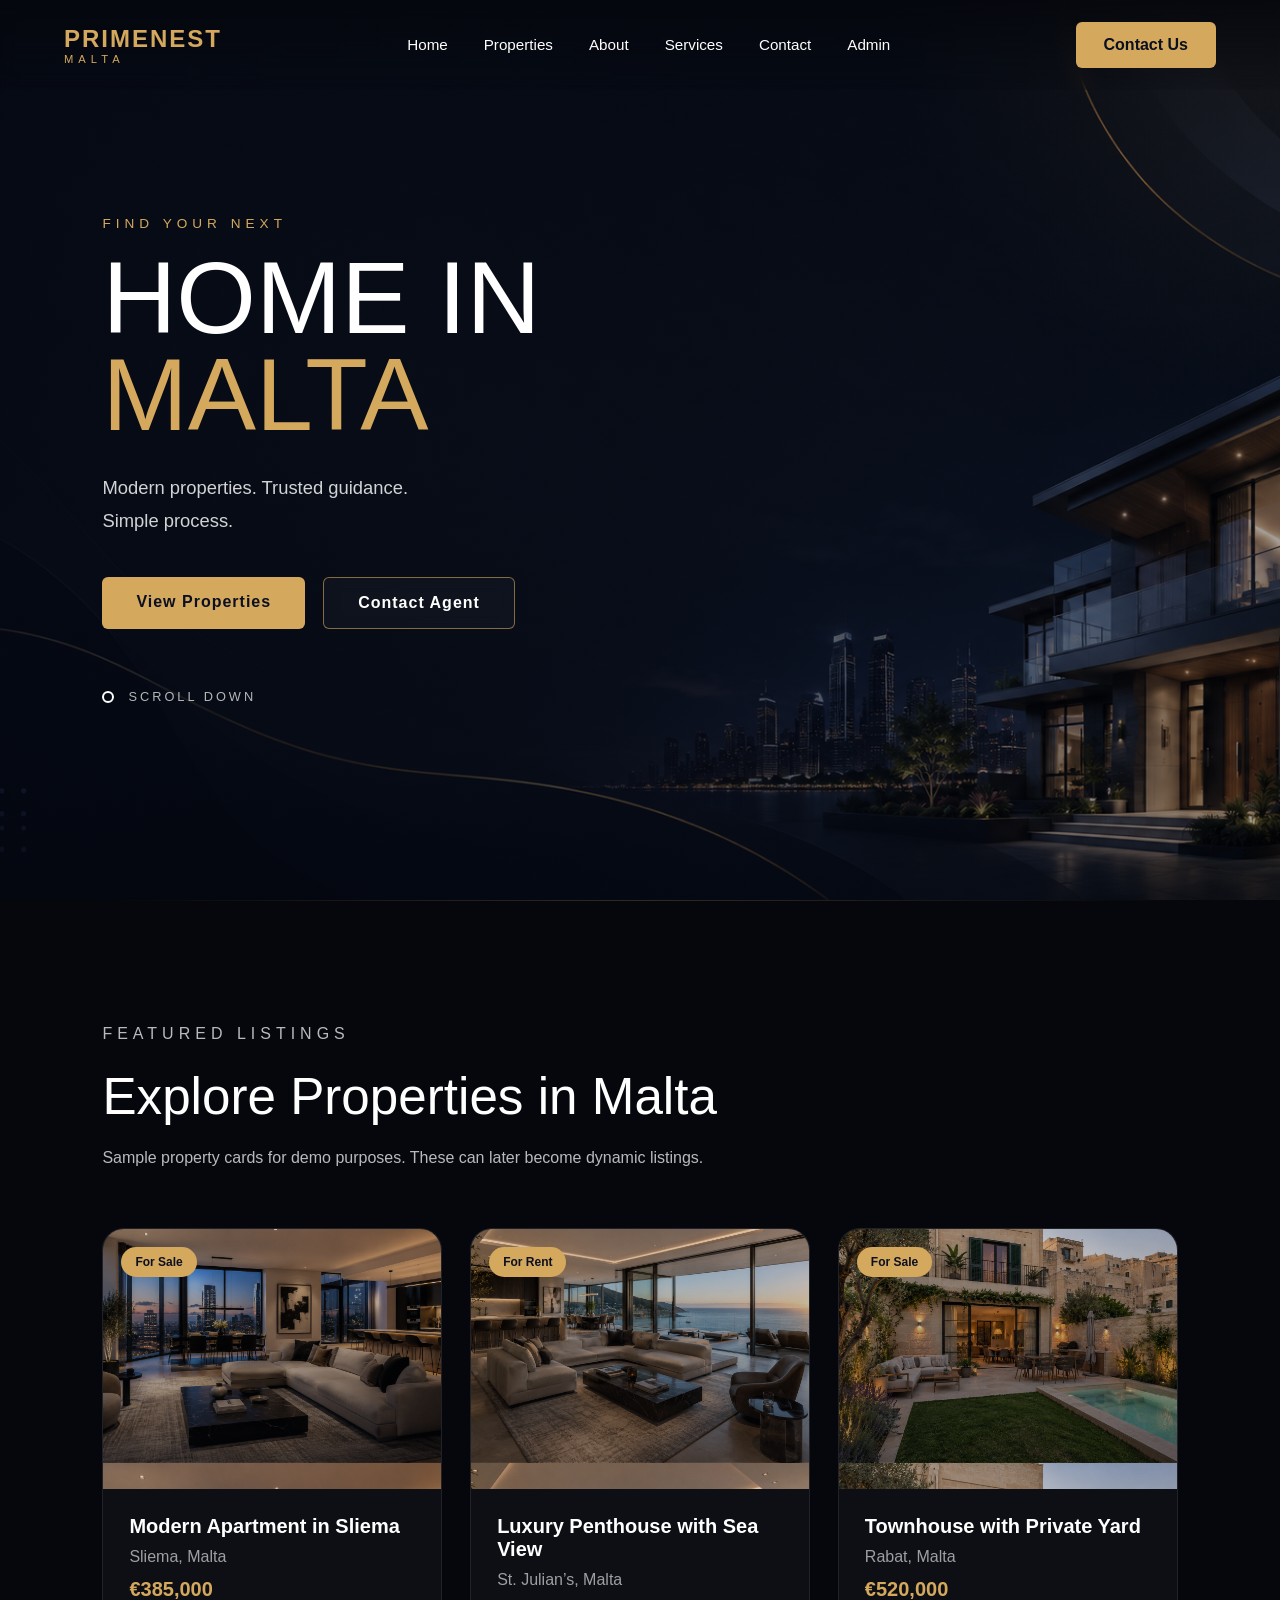
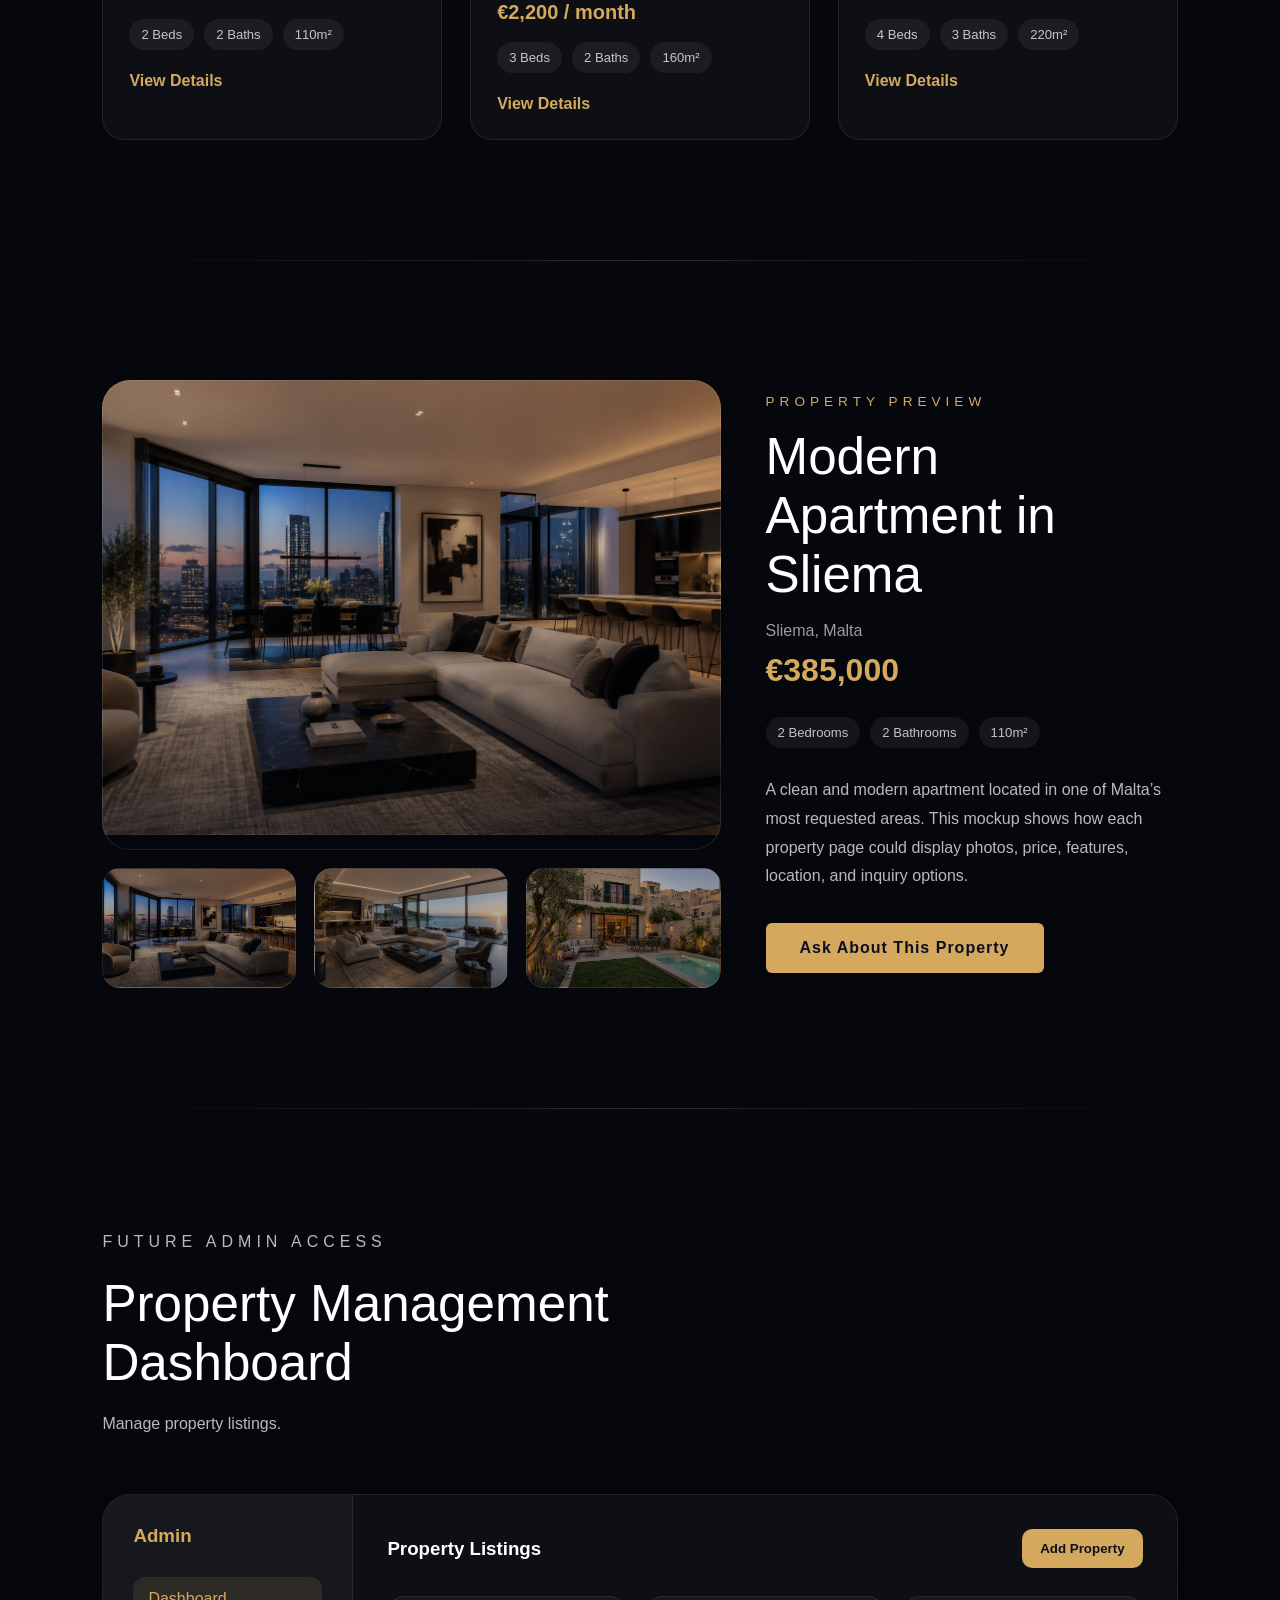
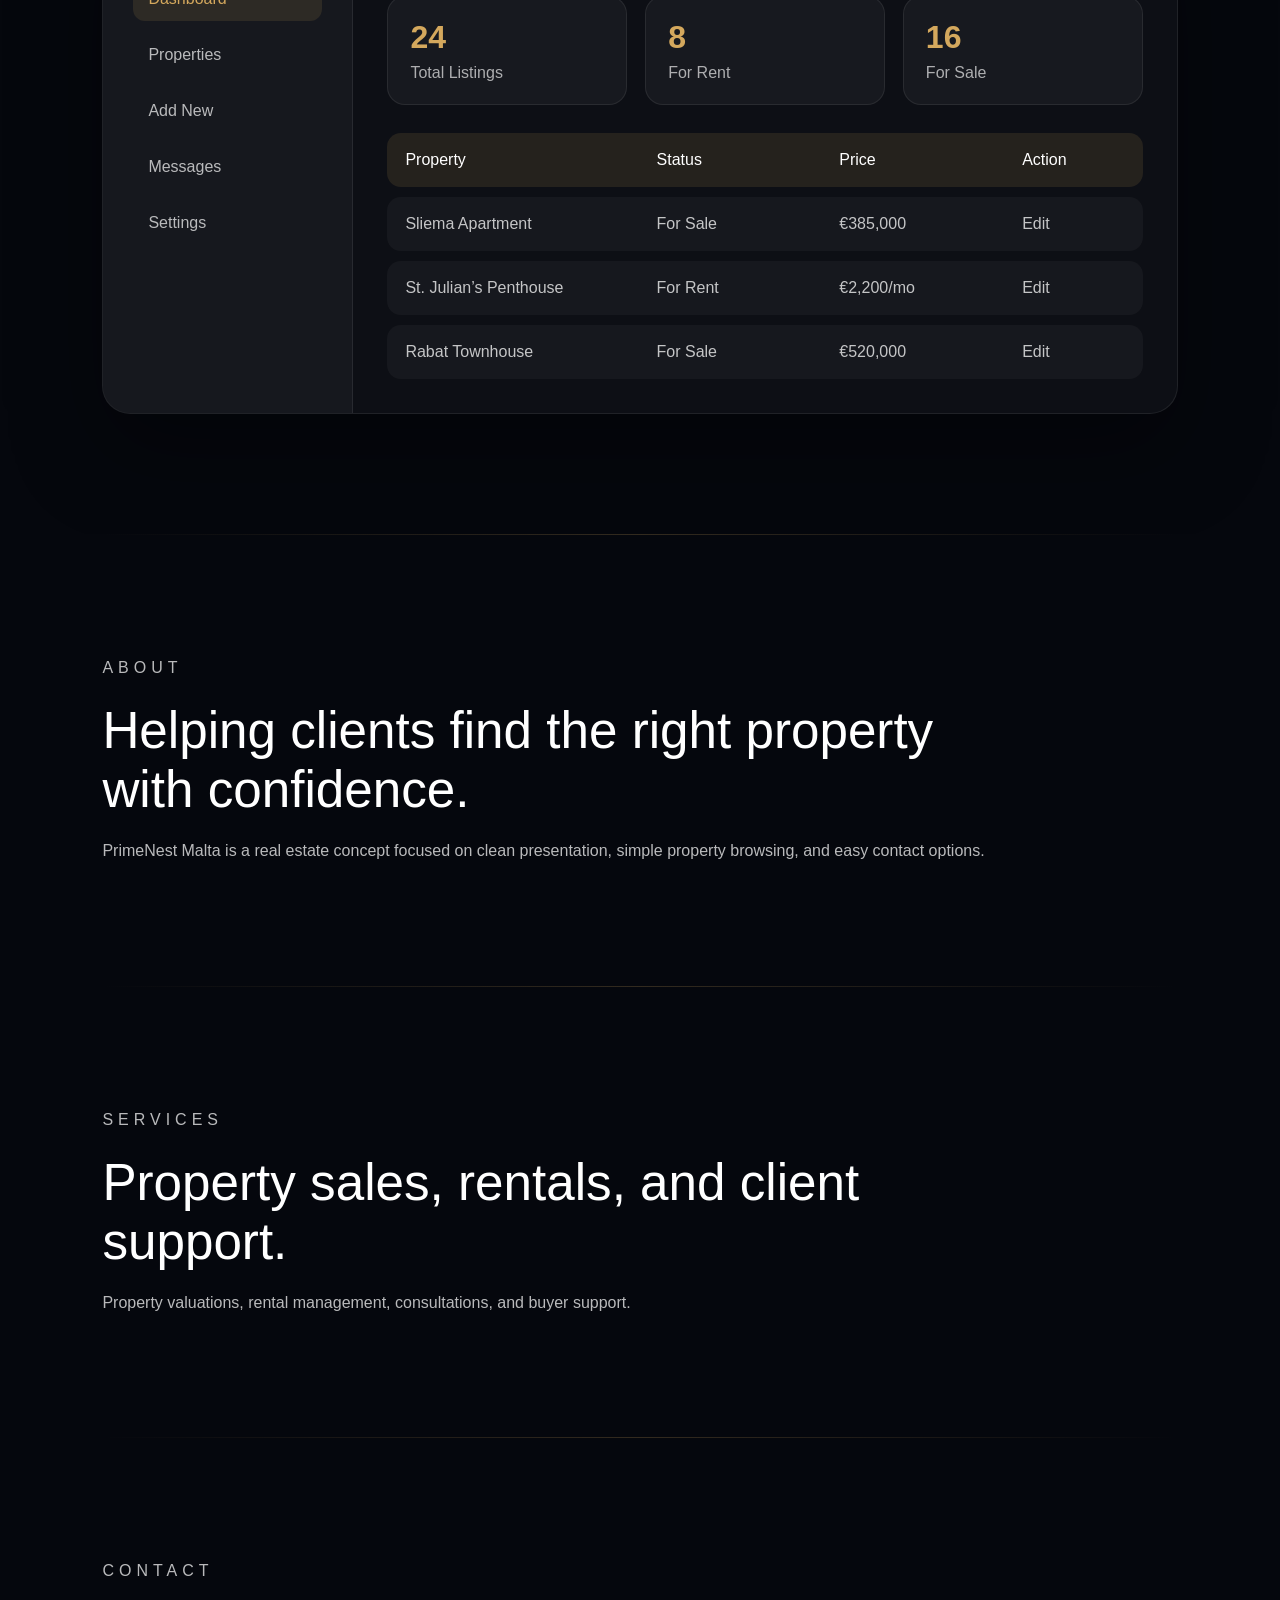
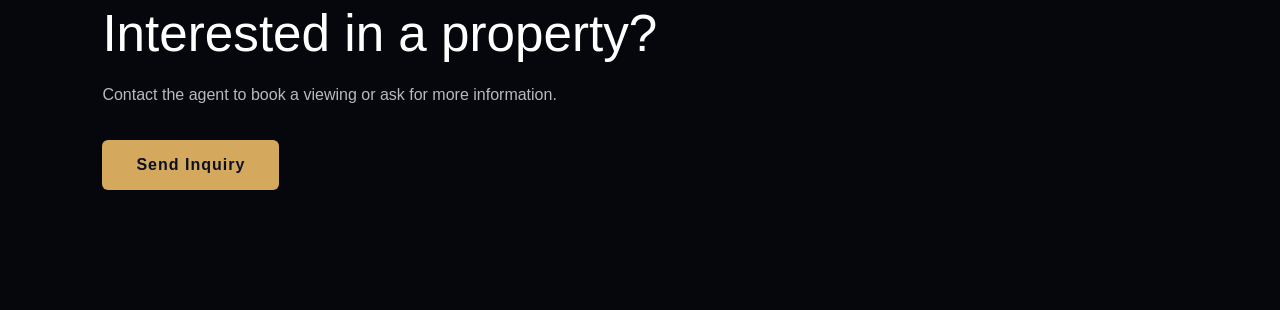
==== commit b92382f3: "Update index.html" ====
--- a/index.html
+++ b/index.html
@@ -37,6 +37,7 @@
 
   <section class="hero">
     <div class="hero-overlay"></div>
+    <div class="hero-parallax"></div>
 
     <div class="hero-content">
       <p class="hero-label">FIND YOUR NEXT</p>
--- a/styles.css
+++ b/styles.css
@@ -116,6 +116,7 @@
       rgba(3, 6, 15, 0.35)
     ),
     url("images/1.png") center/cover no-repeat;
+    background-attachment: fixed;
 }
 
 .hero-overlay {
@@ -314,6 +315,12 @@
   background-position: center;
 }
 
+.main-preview,
+.property-image {
+  transition: background-position 0.2s ease-out;
+}
+
+
 .img-1 {
   background-image:
     linear-gradient(rgba(5, 7, 13, 0.1), rgba(5, 7, 13, 0.45)),
@@ -681,6 +688,12 @@
   }
 }
 
+@media (max-width: 768px) {
+  .hero {
+    background-attachment: scroll;
+  }
+}
+
 @media (max-width: 700px) {
   .admin-mockup {
     min-height: auto;
@@ -722,3 +735,22 @@
     grid-template-columns: 1.4fr 1fr 1fr 0.6fr;
   }
 }
+
+.reveal {
+  opacity: 0;
+  transform: translateY(35px);
+  transition: opacity 0.8s ease, transform 0.8s ease;
+}
+
+.reveal.active {
+  opacity: 1;
+  transform: translateY(0);
+}
+
+.property-card:nth-child(2) {
+  transition-delay: 0.12s;
+}
+
+.property-card:nth-child(3) {
+  transition-delay: 0.24s;
+}
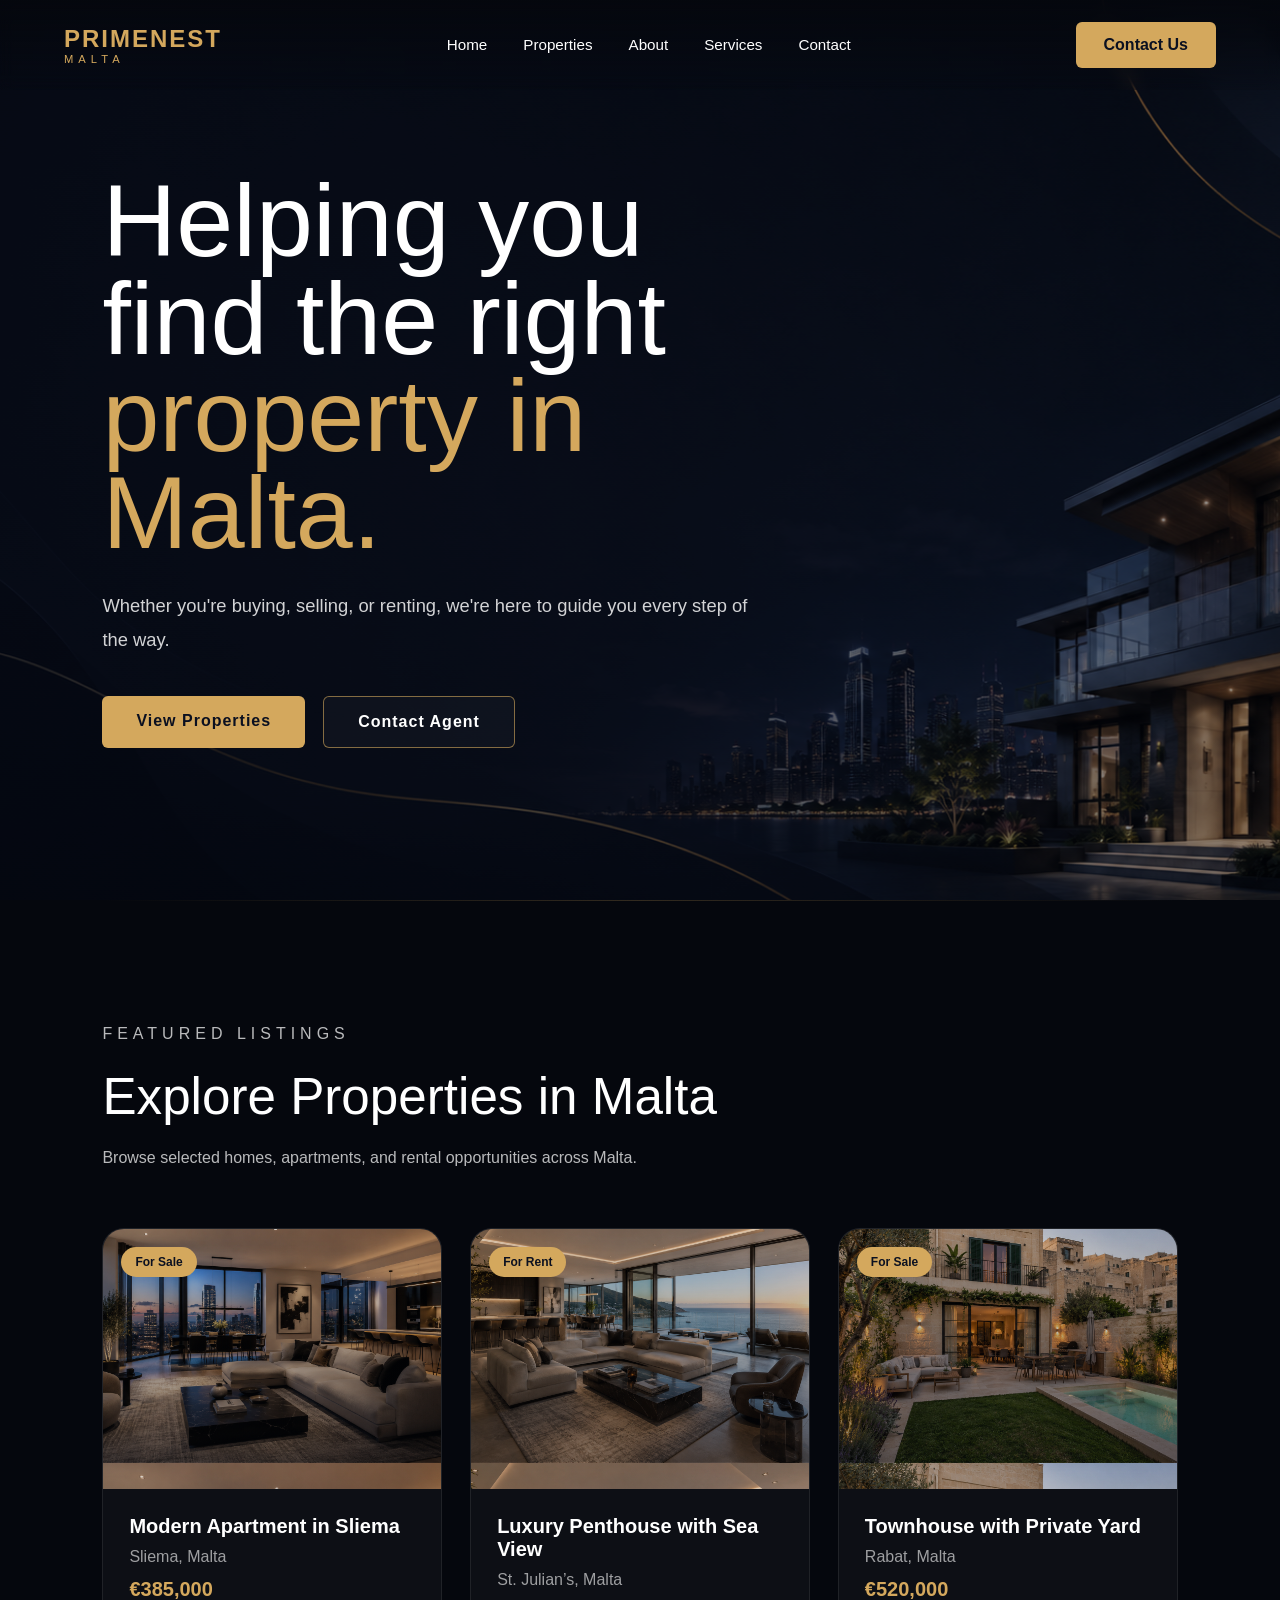
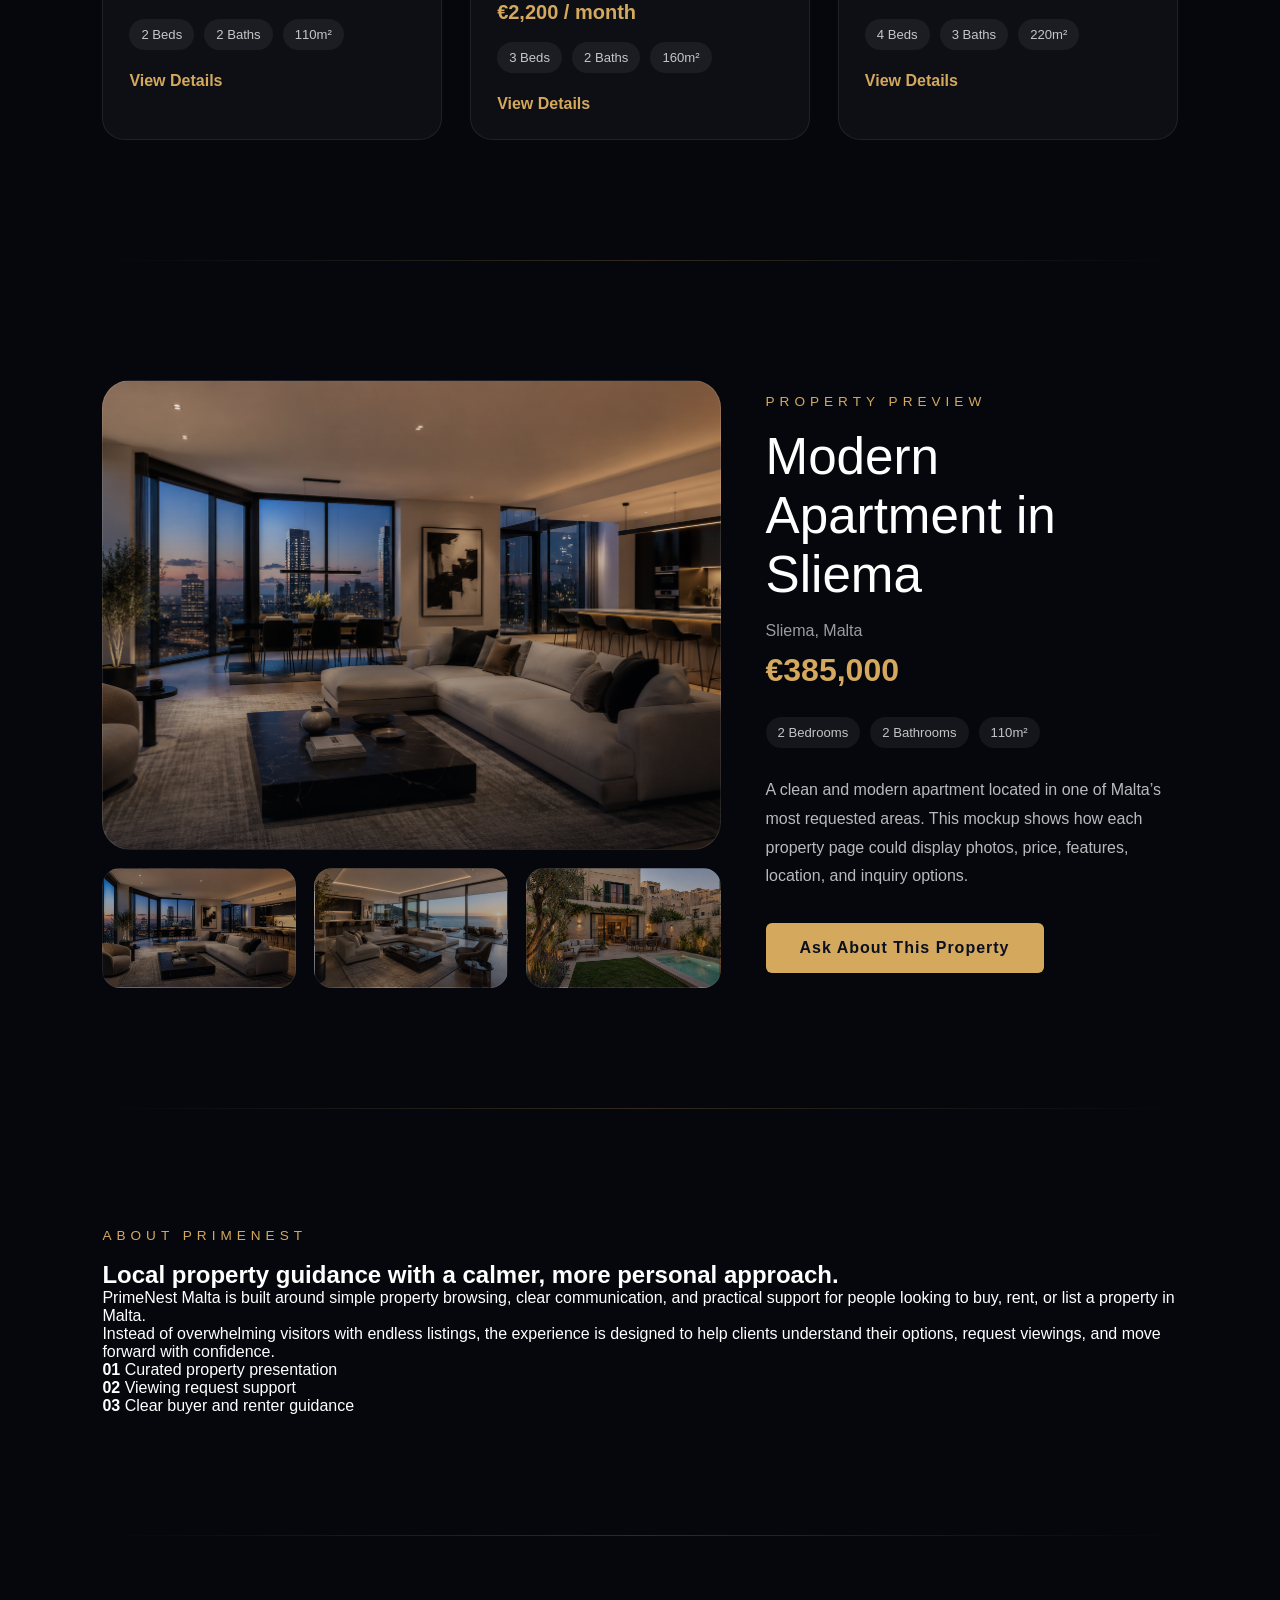
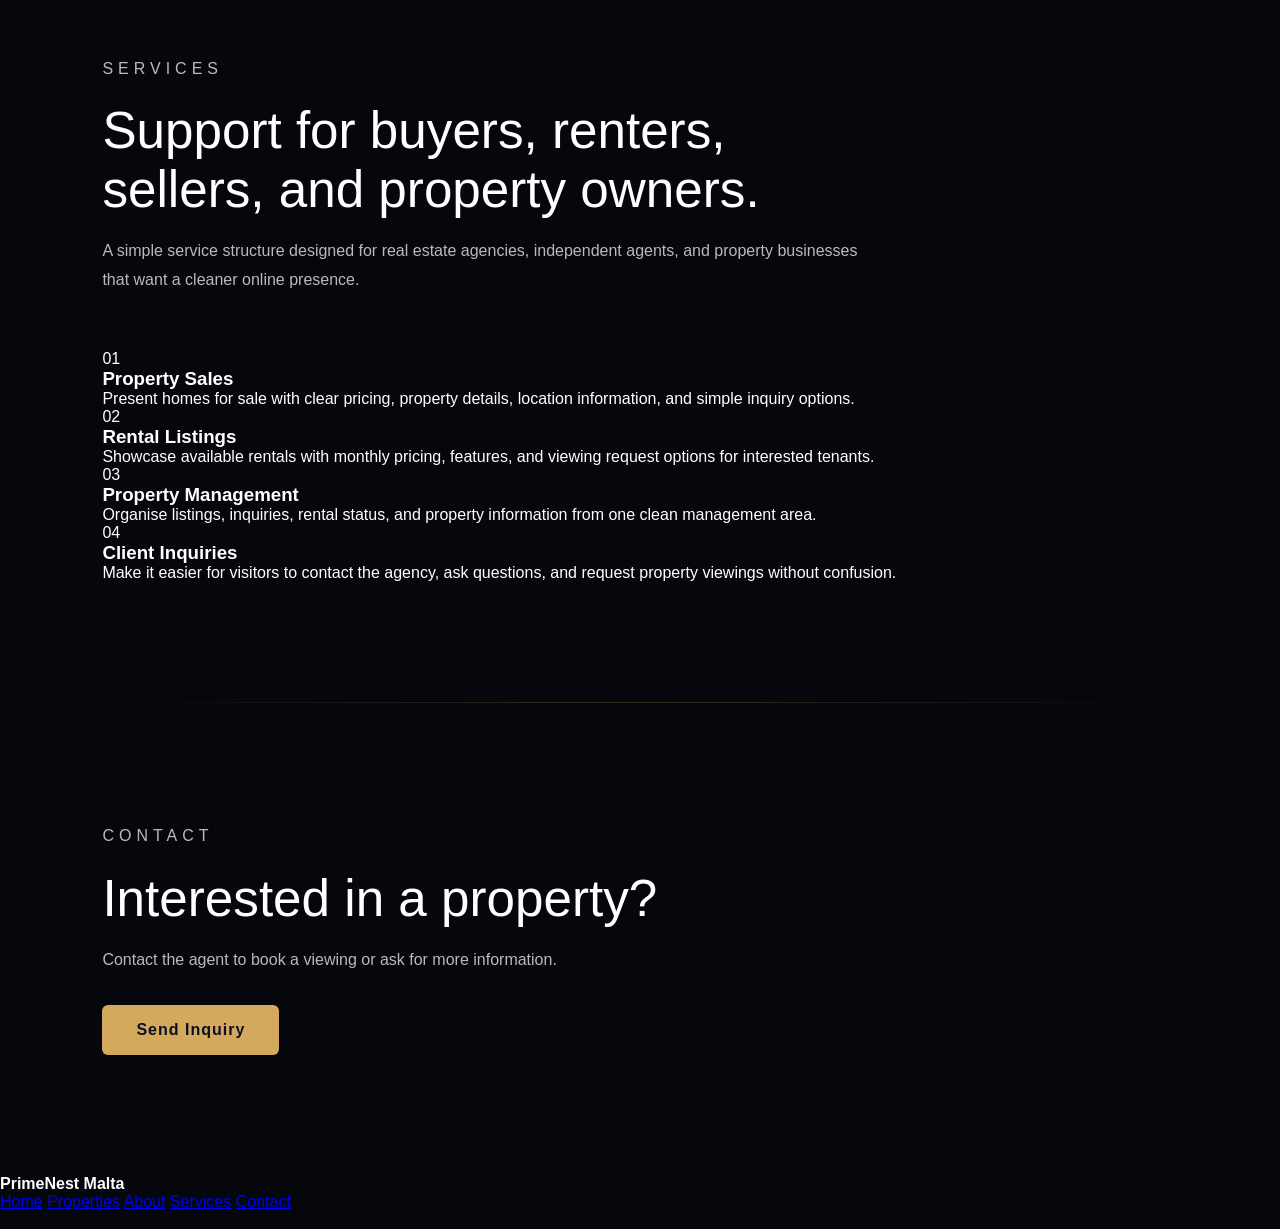
==== commit d82bfc02: "Update index.html" ====
--- a/index.html
+++ b/index.html
@@ -7,6 +7,8 @@
   <title>PrimeNest Malta</title>
 
   <link rel="stylesheet" href="styles.css" />
+  <link rel="stylesheet" href="responsive.css" />
+
 </head>
 <body>
 
@@ -24,7 +26,7 @@
           <li><a href="#about">About</a></li>
           <li><a href="#services">Services</a></li>
           <li><a href="#contact">Contact</a></li>
-          <li><a href="#admin-preview">Admin</a></li>
+          <!-- <li><a href="#admin-preview">Admin</a></li> -->
         </ul>
       </nav>
 
@@ -40,17 +42,16 @@
     <div class="hero-parallax"></div>
 
     <div class="hero-content">
-      <p class="hero-label">FIND YOUR NEXT</p>
+      <!-- <p class="hero-label">Selected homes across Malta</p> -->
 
       <h1>
-        HOME IN
-        <span>MALTA</span>
-      </h1>
-
-      <p class="hero-text">
-        Modern properties. Trusted guidance.<br>
-        Simple process.
-      </p>
+  Helping you find the right
+  <span>property in Malta.</span>
+</h1>
+
+<p class="hero-text">
+  Whether you're buying, selling, or renting, we're here to guide you every step of the way.
+</p>
 
       <div class="hero-buttons">
         <a href="#properties" class="btn primary-btn">
@@ -62,10 +63,10 @@
         </a>
       </div>
 
-      <div class="scroll-indicator">
+      <!-- <div class="scroll-indicator">
         <span></span>
         SCROLL DOWN
-      </div>
+      </div> -->
     </div>
   </section>
 
@@ -74,7 +75,7 @@
   <div class="section-header">
     <p class="section-label">Featured Listings</p>
     <h2>Explore Properties in Malta</h2>
-    <p>Sample property cards for demo purposes. These can later become dynamic listings.</p>
+    <p>Browse selected homes, apartments, and rental opportunities across Malta.</p>
   </div>
 
   <div class="property-grid">
@@ -167,97 +168,92 @@
   </div>
 </section>
 
-
-<section id="admin-preview" class="admin-section reveal">
+<section id="about" class="about-section reveal">
+  <div class="about-grid">
+    <div>
+      <p class="section-label">About PrimeNest</p>
+      <h2>Local property guidance with a calmer, more personal approach.</h2>
+    </div>
+
+    <div class="about-copy">
+      <p>
+        PrimeNest Malta is built around simple property browsing, clear communication,
+        and practical support for people looking to buy, rent, or list a property in Malta.
+      </p>
+
+      <p>
+        Instead of overwhelming visitors with endless listings, the experience is designed
+        to help clients understand their options, request viewings, and move forward with confidence.
+      </p>
+    </div>
+  </div>
+
+  <div class="about-highlights">
+    <div>
+      <strong>01</strong>
+      <span>Curated property presentation</span>
+    </div>
+
+    <div>
+      <strong>02</strong>
+      <span>Viewing request support</span>
+    </div>
+
+    <div>
+      <strong>03</strong>
+      <span>Clear buyer and renter guidance</span>
+    </div>
+  </div>
+</section>
+
+
+<section id="services" class="services-section reveal">
   <div class="section-header">
-    <p class="section-label">Future Admin Access</p>
-    <h2>Property Management Dashboard</h2>
-    <p>Manage property listings.</p>
-  </div>
-
-  <div class="admin-mockup">
-    <aside class="admin-sidebar">
-      <h3>Admin</h3>
-      <ul>
-        <li class="active">Dashboard</li>
-        <li>Properties</li>
-        <li>Add New</li>
-        <li>Messages</li>
-        <li>Settings</li>
-      </ul>
-    </aside>
-
-    <div class="admin-content">
-      <div class="admin-top">
-        <h3>Property Listings</h3>
-        <button>Add Property</button>
-      </div>
-
-      <div class="admin-stats">
-        <div>
-          <strong>24</strong>
-          <span>Total Listings</span>
-        </div>
-        <div>
-          <strong>8</strong>
-          <span>For Rent</span>
-        </div>
-        <div>
-          <strong>16</strong>
-          <span>For Sale</span>
-        </div>
-      </div>
-
-      <div class="admin-table">
-        <div class="table-row table-head">
-          <span>Property</span>
-          <span>Status</span>
-          <span>Price</span>
-          <span>Action</span>
-        </div>
-
-        <div class="table-row">
-          <span>Sliema Apartment</span>
-          <span>For Sale</span>
-          <span>€385,000</span>
-          <span>Edit</span>
-        </div>
-
-        <div class="table-row">
-          <span>St. Julian’s Penthouse</span>
-          <span>For Rent</span>
-          <span>€2,200/mo</span>
-          <span>Edit</span>
-        </div>
-
-        <div class="table-row">
-          <span>Rabat Townhouse</span>
-          <span>For Sale</span>
-          <span>€520,000</span>
-          <span>Edit</span>
-        </div>
-      </div>
-    </div>
-  </div>
-</section>
-
-
-<section id="about" class="content-section reveal">
-  <p class="section-label">About</p>
-  <h2>Helping clients find the right property with confidence.</h2>
-  <p>
-    PrimeNest Malta is a real estate concept focused on clean presentation,
-    simple property browsing, and easy contact options.
-  </p>
-</section>
-
-<section id="services" class="content-section reveal">
-  <p class="section-label">Services</p>
-  <h2>Property sales, rentals, and client support.</h2>
-  <p>
-    Property valuations, rental management,
-    consultations, and buyer support.
-  </p>
+    <p class="section-label">Services</p>
+    <h2>Support for buyers, renters, sellers, and property owners.</h2>
+    <p>
+      A simple service structure designed for real estate agencies, independent agents,
+      and property businesses that want a cleaner online presence.
+    </p>
+  </div>
+
+  <div class="services-grid">
+    <article class="service-item">
+      <span>01</span>
+      <h3>Property Sales</h3>
+      <p>
+        Present homes for sale with clear pricing, property details, location information,
+        and simple inquiry options.
+      </p>
+    </article>
+
+    <article class="service-item">
+      <span>02</span>
+      <h3>Rental Listings</h3>
+      <p>
+        Showcase available rentals with monthly pricing, features, and viewing request options
+        for interested tenants.
+      </p>
+    </article>
+
+    <article class="service-item">
+      <span>03</span>
+      <h3>Property Management</h3>
+      <p>
+        Organise listings, inquiries, rental status, and property information from one clean
+        management area.
+      </p>
+    </article>
+
+    <article class="service-item">
+      <span>04</span>
+      <h3>Client Inquiries</h3>
+      <p>
+        Make it easier for visitors to contact the agency, ask questions, and request property
+        viewings without confusion.
+      </p>
+    </article>
+  </div>
 </section>
 
 <section id="contact" class="contact-section reveal">
@@ -265,8 +261,32 @@
   <h2>Interested in a property?</h2>
   <p>Contact the agent to book a viewing or ask for more information.</p>
 
-  <a href="mailto:info@example.com" class="btn primary-btn">Send Inquiry</a>
-</section>
+  <a href="mailto:info@primenestmalta.com" class="btn primary-btn">Send Inquiry</a>
+</section>
+
+<footer class="footer">
+  <div class="footer-content">
+
+    <div class="footer-brand">
+      <strong>PrimeNest Malta</strong>
+    </div>
+
+    <div class="footer-links">
+      <a href="#">Home</a>
+      <a href="#properties">Properties</a>
+      <a href="#about">About</a>
+      <a href="#services">Services</a>
+      <a href="#contact">Contact</a>
+    </div>
+
+    <div class="footer-admin">
+      <a href="login.html" aria-label="Agent Portal">
+        <img src="images/login-svgrepo-com.svg" alt="">
+      </a>
+    </div>
+
+  </div>
+</footer>
 
 <script src="script.js"></script>
 
--- a/styles.css
+++ b/styles.css
@@ -117,6 +117,44 @@
     ),
     url("images/1.png") center/cover no-repeat;
     background-attachment: fixed;
+    overflow: hidden;
+}
+
+.hero::before {
+  content: "";
+  position: absolute;
+  inset: 0;
+
+  background:
+    linear-gradient(
+      to right,
+      rgba(3, 6, 15, 0.88),
+      rgba(3, 6, 15, 0.72),
+      rgba(3, 6, 15, 0.35)
+    ),
+    url("images/1.png") center/cover no-repeat;
+
+  transform: scale(1.08);
+  will-change: transform;
+  z-index: 0;
+}
+
+.hero-parallax {
+  position: absolute;
+  inset: 0;
+
+  background:
+    linear-gradient(
+      to right,
+      rgba(3, 6, 15, 0.88),
+      rgba(3, 6, 15, 0.72),
+      rgba(3, 6, 15, 0.35)
+    ),
+    url("images/1.png") center/cover no-repeat;
+
+  transform: scale(1.08);
+  z-index: 0;
+  will-change: transform;
 }
 
 .hero-overlay {
@@ -135,6 +173,18 @@
   position: relative;
   z-index: 2;
   max-width: 650px;
+
+  opacity: 0;
+  transform: translateY(40px);
+  animation: heroReveal 1.1s ease forwards;
+  animation-delay: 0.2s;
+}
+
+@keyframes heroReveal {
+  to {
+    opacity: 1;
+    transform: translateY(0);
+  }
 }
 
 .hero-label,
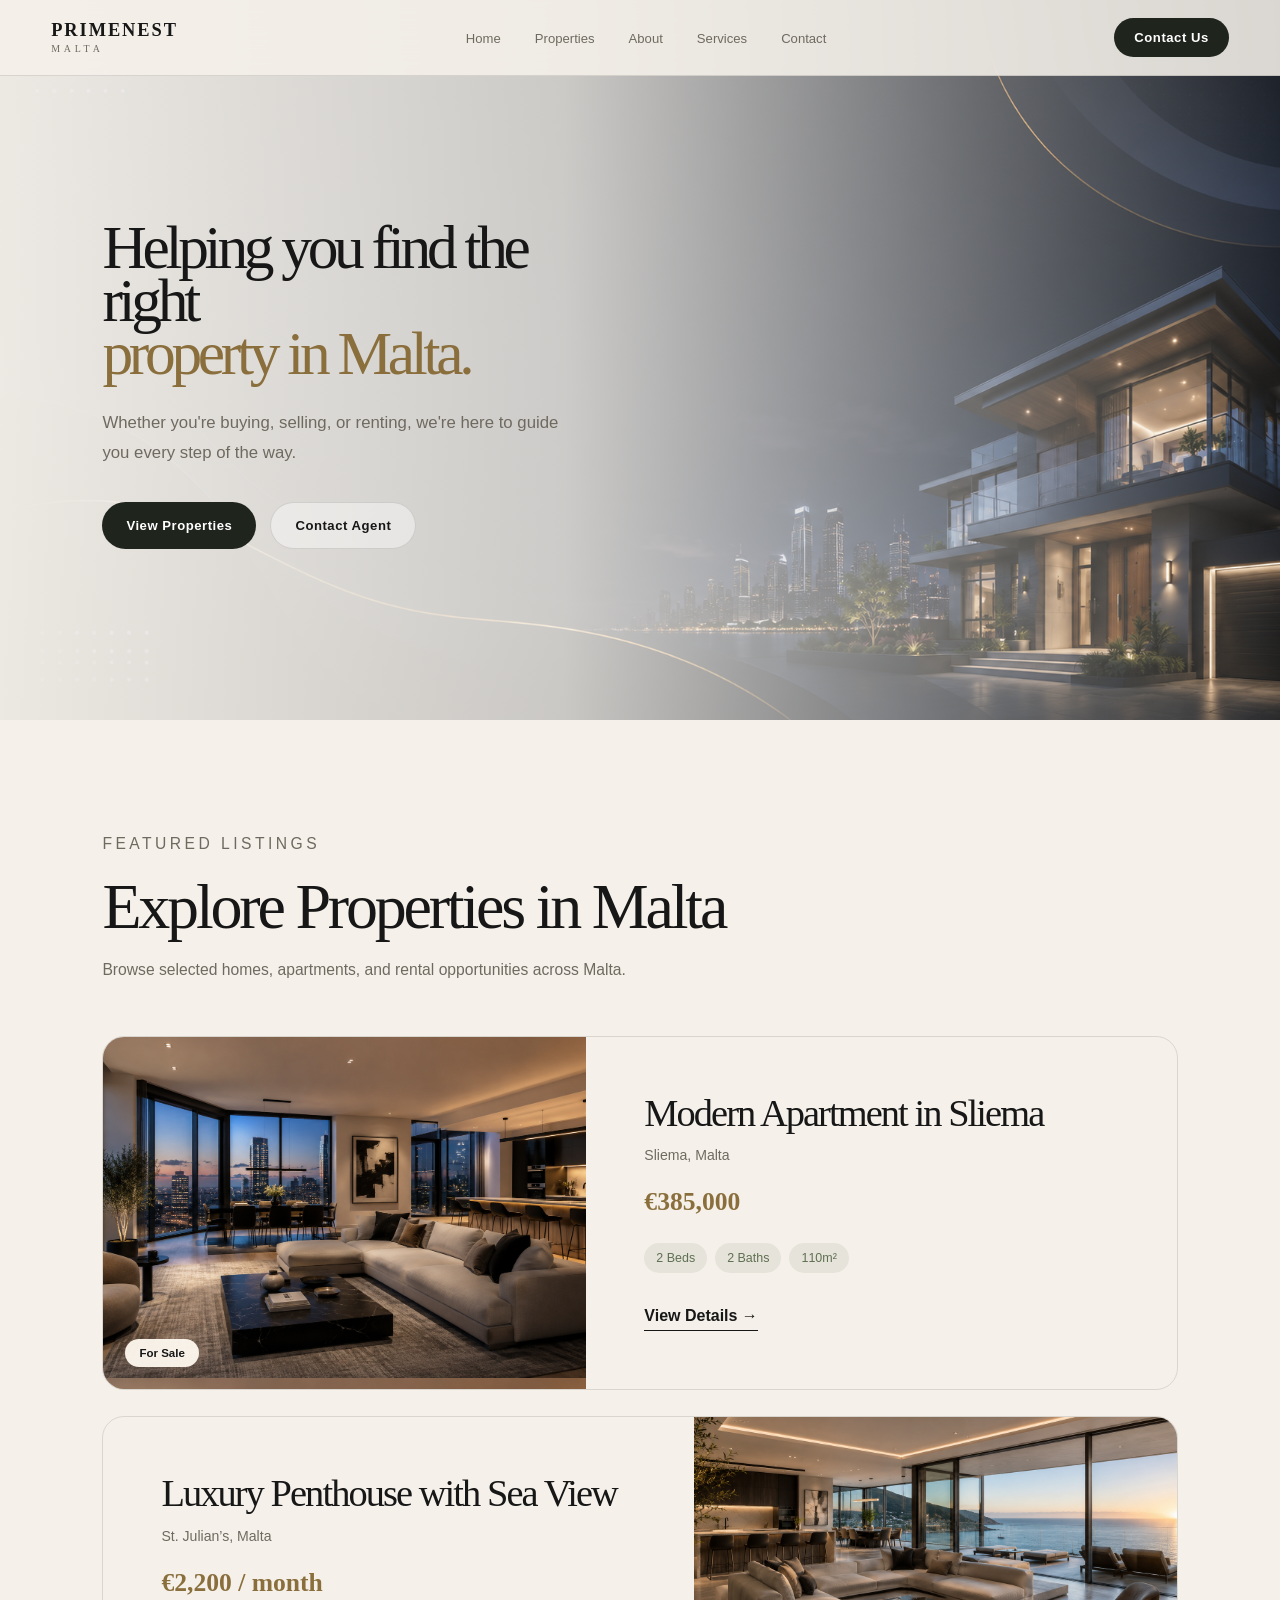
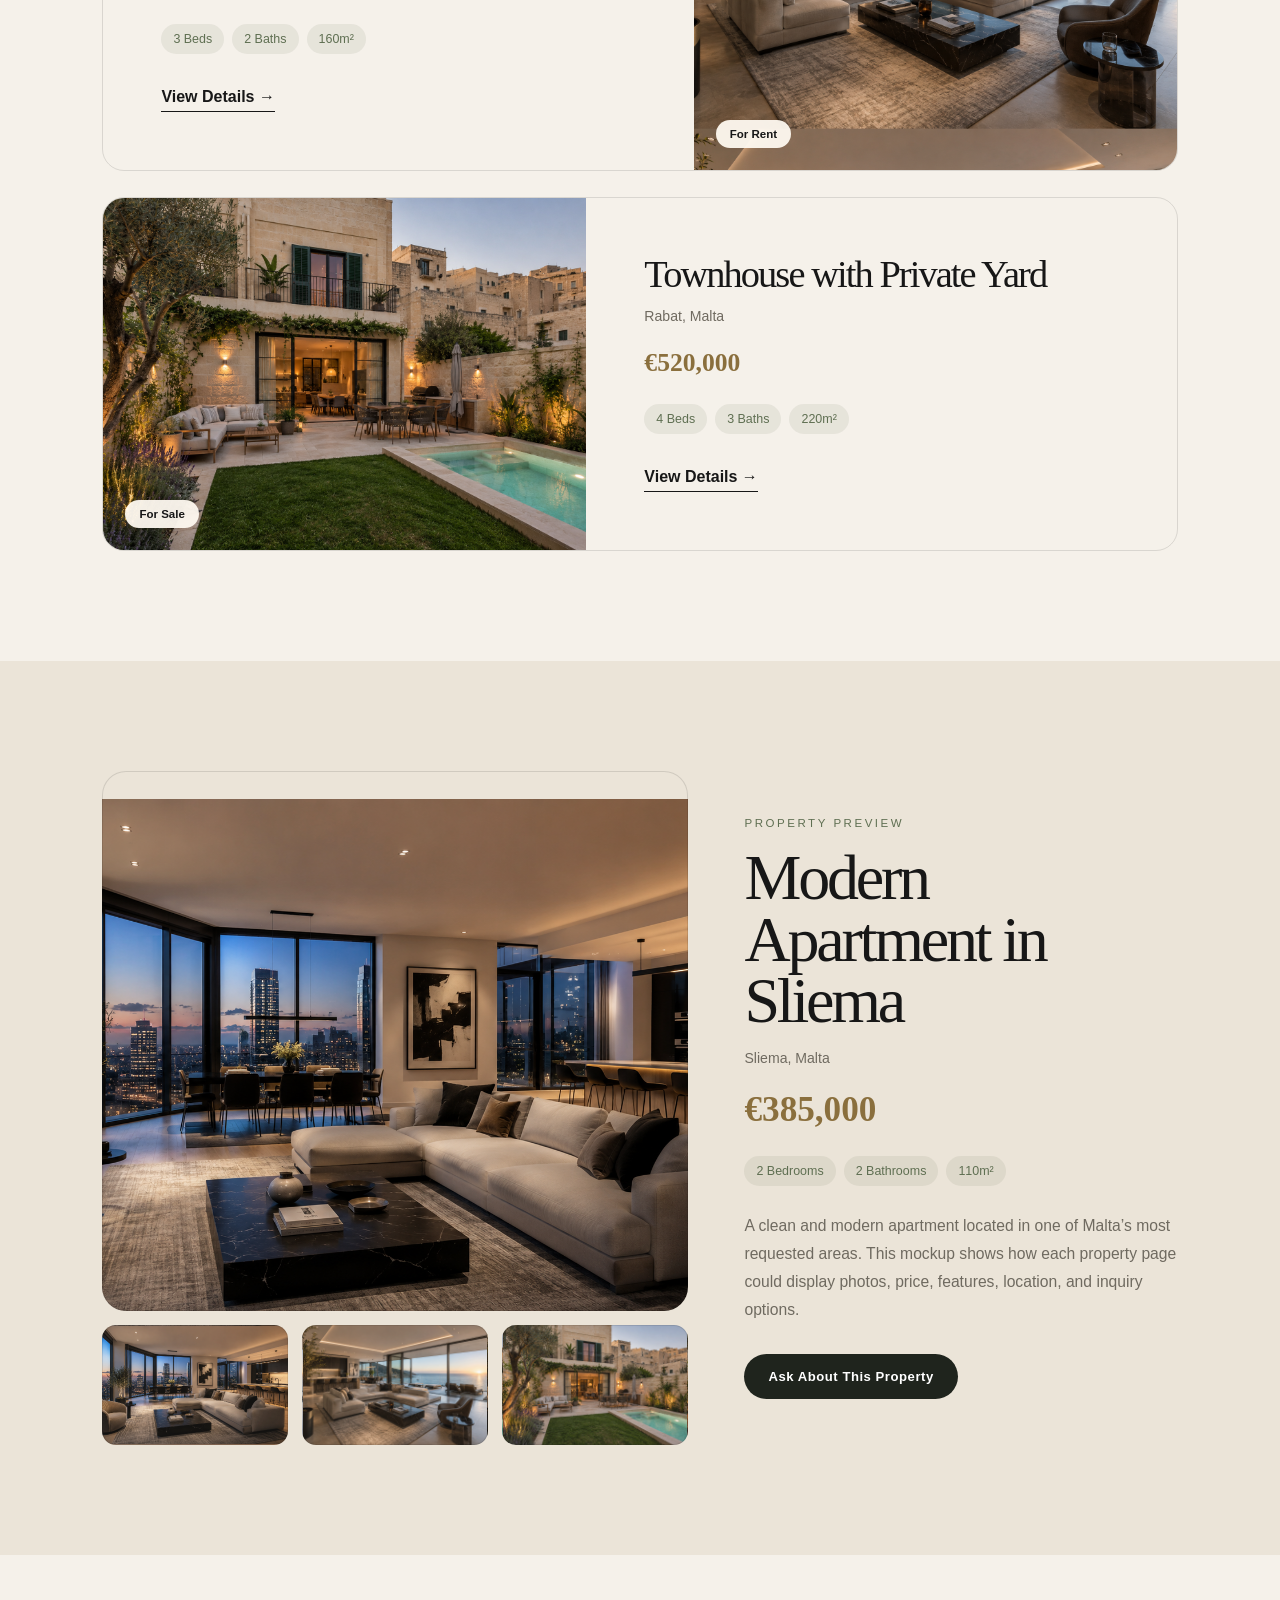
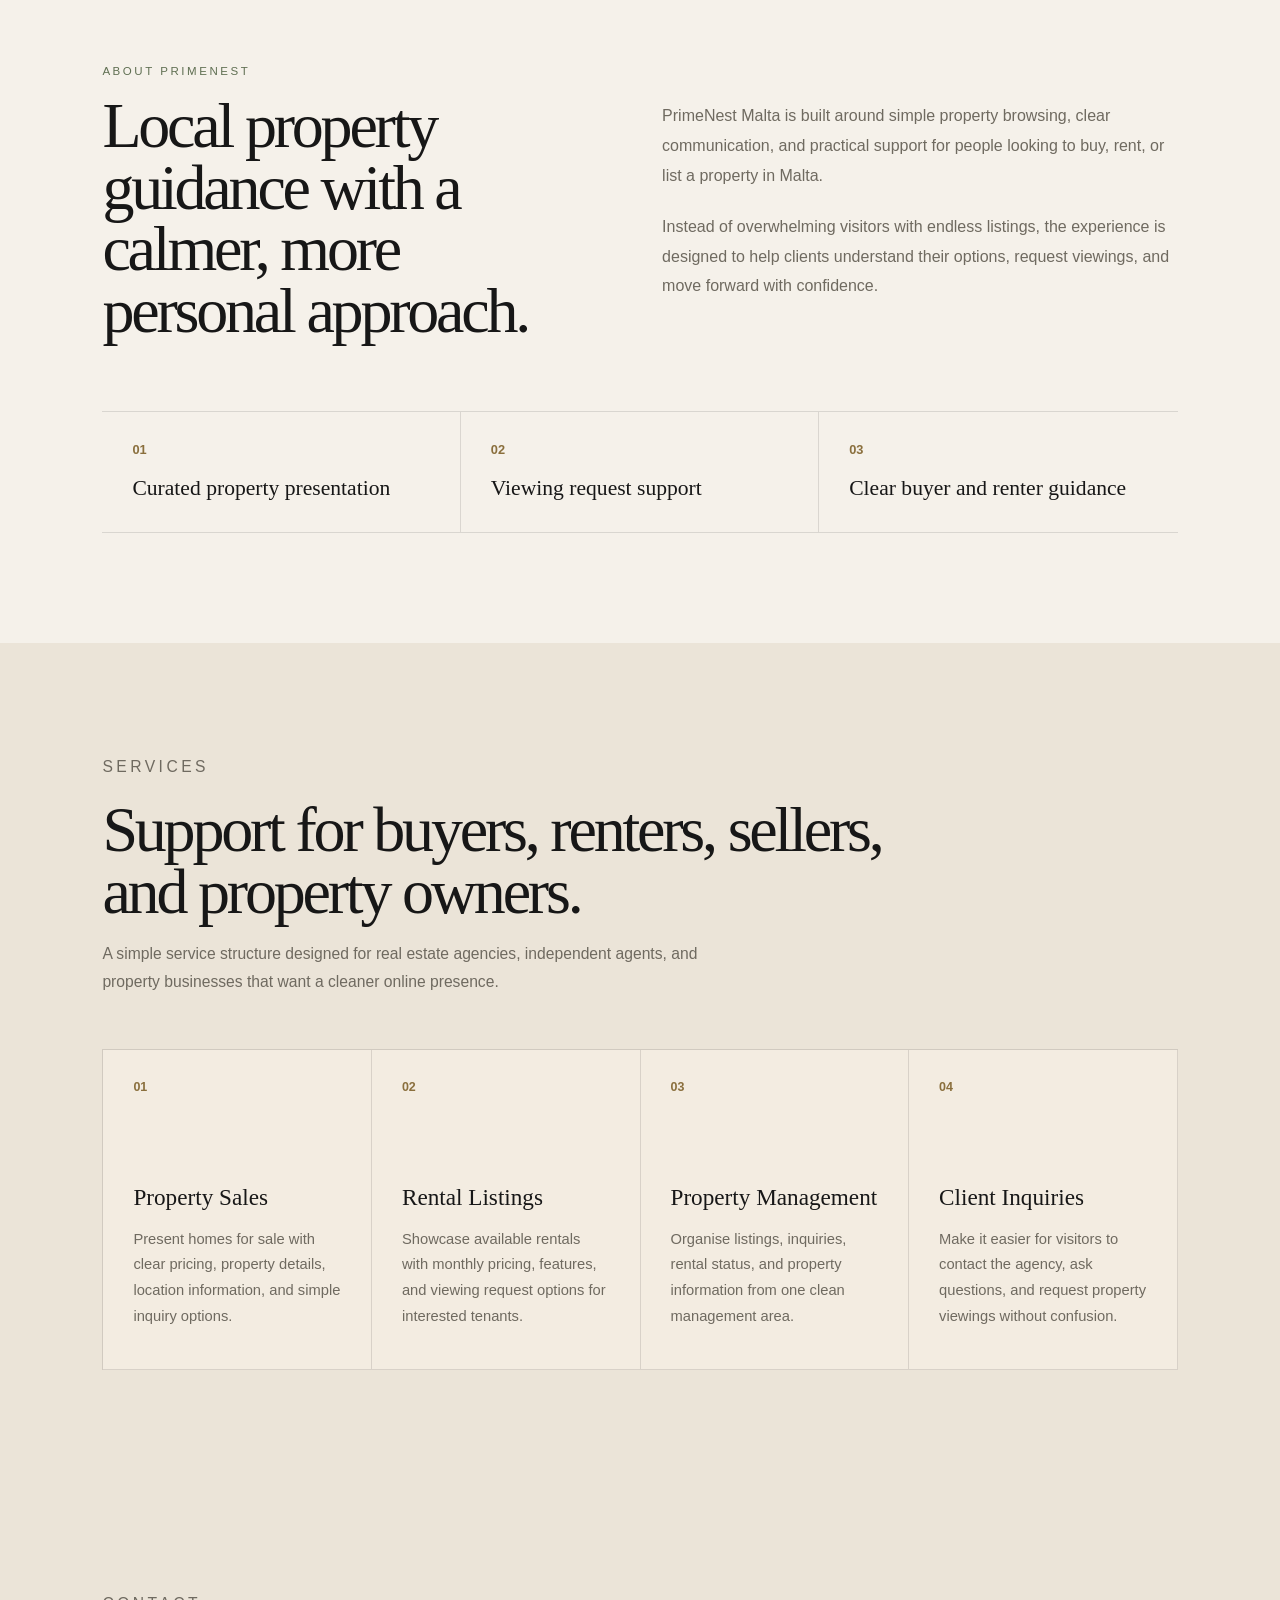
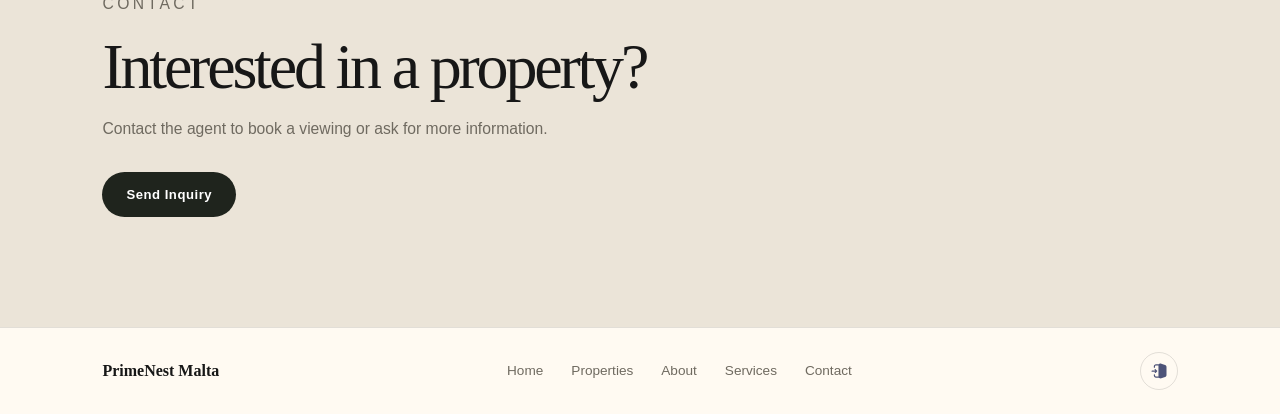
==== commit af7252d5: "Update index.html" ====
--- a/index.html
+++ b/index.html
@@ -8,6 +8,10 @@
 
   <link rel="stylesheet" href="styles.css" />
   <link rel="stylesheet" href="responsive.css" />
+  
+  <link rel="icon" type="image/png" sizes="32x32" href="images/favicon.png" />
+  <link rel="icon" type="image/png" sizes="16x16" href="images/favicon.png" />
+  <link rel="apple-touch-icon" sizes="180x180" href="images/favicon.png" />
 
 </head>
 <body>
--- a/styles.css
+++ b/styles.css
@@ -1,34 +1,47 @@
+:root {
+  --bg: #f5f1ea;
+  --paper: #fffaf2;
+  --ink: #171717;
+  --muted: #6f6a60;
+  --line: rgba(23,23,23,.12);
+  --accent: #8a6f3d;
+  --olive: #5f6f52;
+  --dark: #1f241d;
+  --radius: 18px;
+}
+
 * {
   margin: 0;
   padding: 0;
   box-sizing: border-box;
 }
 
-html {
-  scroll-behavior: smooth;
-}
+html { scroll-behavior: smooth; }
 
 body {
-  font-family: Arial, sans-serif;
-  background: #05070d;
-  color: #ffffff;
+  font-family: Georgia, "Times New Roman", serif;
+  background: var(--bg);
+  color: var(--ink);
   overflow-x: hidden;
+}
+
+a {
+  color: inherit;
+  text-decoration: none;
 }
 
 .navbar {
   position: fixed;
-  top: 0;
-  left: 0;
-  width: 100%;
+  inset: 0 0 auto 0;
   z-index: 1000;
-  padding: 22px 0;
-  background: linear-gradient(to bottom, rgba(5, 7, 13, 0.88), rgba(5, 7, 13, 0.08));
-  backdrop-filter: blur(8px);
+  padding: 18px 0;
+  background: rgba(245,241,234,.88);
+  backdrop-filter: blur(16px);
+  border-bottom: 1px solid var(--line);
 }
 
 .nav-container {
-  width: 90%;
-  max-width: 1400px;
+  width: min(92%, 1320px);
   margin: auto;
   display: flex;
   align-items: center;
@@ -36,294 +49,192 @@
 }
 
 .logo {
-  text-decoration: none;
-  color: #d4a85d;
+  color: var(--ink);
   display: flex;
   flex-direction: column;
-  letter-spacing: 2px;
+  letter-spacing: .12em;
+  line-height: 1;
 }
 
 .logo span {
-  font-size: 1.5rem;
+  font-size: 1.15rem;
   font-weight: 700;
 }
 
 .logo small {
-  font-size: 0.7rem;
-  letter-spacing: 5px;
+  margin-top: 5px;
+  font-size: .62rem;
+  color: var(--muted);
+  letter-spacing: .38em;
 }
 
 .nav-links {
   display: flex;
-  gap: 36px;
+  gap: 34px;
   list-style: none;
+  font-family: Arial, sans-serif;
 }
 
 .nav-links a {
-  text-decoration: none;
-  color: #ffffff;
-  font-size: 0.95rem;
-  transition: 0.3s ease;
-  position: relative;
+  font-size: .82rem;
+  color: var(--muted);
+  transition: .25s ease;
 }
 
 .nav-links a:hover {
-  color: #d4a85d;
-}
-
-.nav-links a::after {
-  content: "";
-  position: absolute;
-  left: 0;
-  bottom: -8px;
-  width: 0;
-  height: 2px;
-  background: #d4a85d;
-  transition: 0.3s ease;
-}
-
-.nav-links a:hover::after {
-  width: 100%;
+  color: var(--ink);
+}
+
+.contact-btn,
+.btn {
+  display: inline-flex;
+  justify-content: center;
+  align-items: center;
+  border-radius: 999px;
+  font-family: Arial, sans-serif;
+  font-size: .82rem;
+  font-weight: 700;
+  letter-spacing: .04em;
+  transition: .25s ease;
 }
 
 .contact-btn {
-  text-decoration: none;
-  background: #d4a85d;
-  color: #0b1020;
-  padding: 14px 28px;
-  border-radius: 6px;
-  font-weight: 700;
-  transition: 0.3s ease;
-}
-
-.contact-btn:hover {
+  padding: 12px 20px;
+  background: var(--dark);
+  color: #fff;
+}
+
+.contact-btn:hover,
+.primary-btn:hover {
   transform: translateY(-2px);
-  background: #e5bb73;
-  box-shadow: 0 10px 25px rgba(212, 168, 93, 0.25);
+  background: #30392c;
 }
 
 .hero {
   position: relative;
-  min-height: 100vh;
-  display: flex;
-  align-items: center;
-  padding: 100px 8% 80px;
+  min-height: 720px;
+  padding: 140px 8% 90px;
+  display: flex;
+  align-items: center;
   background:
-    linear-gradient(
-      to right,
-      rgba(3, 6, 15, 0.88),
-      rgba(3, 6, 15, 0.72),
-      rgba(3, 6, 15, 0.35)
-    ),
+    linear-gradient(to right, rgba(245,241,234,.96) 0%, rgba(245,241,234,.82) 44%, rgba(245,241,234,.1) 100%),
     url("images/1.png") center/cover no-repeat;
-    background-attachment: fixed;
-    overflow: hidden;
-}
-
-.hero::before {
-  content: "";
-  position: absolute;
-  inset: 0;
-
-  background:
-    linear-gradient(
-      to right,
-      rgba(3, 6, 15, 0.88),
-      rgba(3, 6, 15, 0.72),
-      rgba(3, 6, 15, 0.35)
-    ),
-    url("images/1.png") center/cover no-repeat;
-
-  transform: scale(1.08);
-  will-change: transform;
-  z-index: 0;
-}
-
+}
+
+.hero-overlay,
 .hero-parallax {
-  position: absolute;
-  inset: 0;
-
-  background:
-    linear-gradient(
-      to right,
-      rgba(3, 6, 15, 0.88),
-      rgba(3, 6, 15, 0.72),
-      rgba(3, 6, 15, 0.35)
-    ),
-    url("images/1.png") center/cover no-repeat;
-
-  transform: scale(1.08);
-  z-index: 0;
-  will-change: transform;
-}
-
-.hero-overlay {
-  position: absolute;
-  inset: 0;
-  background:
-    radial-gradient(
-      circle at top right,
-      rgba(212, 168, 93, 0.08),
-      transparent 25%
-    );
-  pointer-events: none;
+  display: none;
 }
 
 .hero-content {
-  position: relative;
-  z-index: 2;
-  max-width: 650px;
-
-  opacity: 0;
-  transform: translateY(40px);
-  animation: heroReveal 1.1s ease forwards;
-  animation-delay: 0.2s;
-}
-
-@keyframes heroReveal {
-  to {
-    opacity: 1;
-    transform: translateY(0);
-  }
+  max-width: 620px;
+  animation: none;
+  opacity: 1;
+  transform: none;
 }
 
 .hero-label,
 .section-label {
-  color: #d4a85d;
-  letter-spacing: 5px;
-  font-size: 0.85rem;
+  font-family: Arial, sans-serif;
+  font-size: .72rem;
+  letter-spacing: .22em;
   text-transform: uppercase;
+  color: var(--olive);
   margin-bottom: 18px;
 }
 
 .hero h1 {
-  font-size: clamp(4rem, 8vw, 7rem);
-  line-height: 0.95;
-  font-weight: 300;
+  max-width: 520px;
+  font-size: clamp(3rem, 4.8vw, 5rem);
+  line-height: .86;
+  font-weight: 400;
+  letter-spacing: -.07em;
   margin-bottom: 28px;
 }
 
 .hero h1 span {
   display: block;
-  color: #d4a85d;
+  color: var(--accent);
 }
 
 .hero-text {
-  font-size: 1.15rem;
+  max-width: 460px;
+  font-family: Arial, sans-serif;
+  color: var(--muted);
+  font-size: 1.05rem;
   line-height: 1.8;
-  color: rgba(255, 255, 255, 0.82);
-  margin-bottom: 40px;
+  margin-bottom: 34px;
 }
 
 .hero-buttons {
   display: flex;
-  gap: 18px;
+  gap: 14px;
   flex-wrap: wrap;
 }
 
 .btn {
-  display: inline-block;
-  text-decoration: none;
-  padding: 16px 34px;
-  border-radius: 6px;
-  font-weight: 700;
-  letter-spacing: 1px;
-  transition: 0.3s ease;
+  padding: 15px 24px;
 }
 
 .primary-btn {
-  background: #d4a85d;
-  color: #0b1020;
-}
-
-.primary-btn:hover {
-  background: #e5bb73;
-  transform: translateY(-3px);
-  box-shadow: 0 12px 30px rgba(212, 168, 93, 0.25);
+  background: var(--dark);
+  color: white;
 }
 
 .secondary-btn {
-  border: 1px solid rgba(212, 168, 93, 0.6);
-  color: #ffffff;
-  background: rgba(255, 255, 255, 0.03);
-  backdrop-filter: blur(8px);
+  border: 1px solid var(--line);
+  color: var(--ink);
+  background: rgba(255,255,255,.42);
 }
 
 .secondary-btn:hover {
-  background: rgba(212, 168, 93, 0.08);
-  transform: translateY(-3px);
-  box-shadow: 0 12px 30px rgba(212, 168, 93, 0.18);
+  background: white;
+  transform: translateY(-2px);
 }
 
 .scroll-indicator {
+  margin-top: 70px;
   display: flex;
   align-items: center;
   gap: 14px;
-  margin-top: 60px;
-  color: rgba(255, 255, 255, 0.7);
-  letter-spacing: 3px;
-  font-size: 0.8rem;
+  font-family: Arial, sans-serif;
+  font-size: .7rem;
+  letter-spacing: .18em;
+  color: var(--muted);
 }
 
 .scroll-indicator span {
-  width: 12px;
-  height: 12px;
-  border: 2px solid #ffffff;
-  border-radius: 50%;
-  animation: pulse 1.5s infinite;
-}
-
-@keyframes pulse {
-  0% {
-    transform: scale(1);
-    opacity: 1;
-  }
-
-  50% {
-    transform: scale(1.4);
-    opacity: 0.4;
-  }
-
-  100% {
-    transform: scale(1);
-    opacity: 1;
-  }
-}
-
-/* GLOBAL SECTIONS */
+  width: 38px;
+  height: 1px;
+  background: var(--muted);
+  border: 0;
+  border-radius: 0;
+  animation: none;
+}
 
 section:not(.hero) {
   position: relative;
-  padding: 120px 8%;
-  background: #05070d;
+  padding: 110px 8%;
+  background: var(--bg);
 }
 
 section:not(.hero)::before {
-  content: "";
-  position: absolute;
-  top: 0;
-  left: 8%;
-  width: 84%;
-  height: 1px;
-  background: linear-gradient(
-    to right,
-    transparent,
-    rgba(212, 168, 93, 0.22),
-    transparent
-  );
+  display: none;
 }
 
 .section-header {
-  max-width: 760px;
-  margin-bottom: 55px;
+  max-width: 780px;
+  margin-bottom: 52px;
 }
 
 .section-header h2,
 .content-section h2,
 .contact-section h2,
 .property-details h2 {
-  font-size: clamp(2rem, 4vw, 3.6rem);
-  font-weight: 300;
+  font-size: clamp(2.4rem, 5vw, 4.8rem);
+  line-height: .96;
+  font-weight: 400;
+  letter-spacing: -.05em;
   margin-bottom: 18px;
 }
 
@@ -331,304 +242,213 @@
 .content-section p,
 .contact-section p,
 .property-description {
-  color: rgba(255, 255, 255, 0.72);
+  max-width: 620px;
+  font-family: Arial, sans-serif;
+  color: var(--muted);
   line-height: 1.8;
-  font-size: 1rem;
-}
-
-/* PROPERTY LISTING */
+  font-size: .98rem;
+}
 
 .property-grid {
   display: grid;
-  grid-template-columns: repeat(3, 1fr);
-  gap: 28px;
+  gap: 26px;
 }
 
 .property-card {
-  background: rgba(255, 255, 255, 0.035);
-  border: 1px solid rgba(255, 255, 255, 0.08);
+  display: grid;
+  grid-template-columns: minmax(320px, 45%) 1fr;
+  align-items: stretch;
+  background: transparent;
+  border: 1px solid var(--line);
   border-radius: 22px;
   overflow: hidden;
-  transition: 0.35s ease;
+  transition: .28s ease;
 }
 
 .property-card:hover {
-  transform: translateY(-8px);
-  border-color: rgba(212, 168, 93, 0.35);
-  box-shadow: 0 24px 60px rgba(0, 0, 0, 0.35);
+  background: rgba(255,250,242,.55);
+  transform: translateY(-3px);
+  box-shadow: 0 22px 50px rgba(40,35,25,.09);
+}
+
+.property-card:nth-child(even) {
+  grid-template-columns: 1fr minmax(320px, 45%);
+}
+
+.property-card:nth-child(even) .property-image {
+  order: 2;
 }
 
 .property-image {
-  height: 260px;
+  min-height: 330px;
+  height: auto;
   position: relative;
   background-size: cover;
   background-position: center;
 }
 
-.main-preview,
-.property-image {
-  transition: background-position 0.2s ease-out;
-}
-
-
-.img-1 {
-  background-image:
-    linear-gradient(rgba(5, 7, 13, 0.1), rgba(5, 7, 13, 0.45)),
-    url("images/Modern-Apartment.png");
-}
-
-.img-2 {
-  background-image:
-    linear-gradient(rgba(5, 7, 13, 0.1), rgba(5, 7, 13, 0.45)),
-    url("images/Luxury Penthouse with Sea View.png");
-}
-
-.img-3 {
-  background-image:
-    linear-gradient(rgba(5, 7, 13, 0.1), rgba(5, 7, 13, 0.45)),
-    url("images/Townhouse with Private Yard.png");
-}
-
 .property-image span {
   position: absolute;
-  top: 18px;
-  left: 18px;
-  background: #d4a85d;
-  color: #0b1020;
+  left: 22px;
+  bottom: 22px;
+  top: auto;
   padding: 8px 14px;
-  border-radius: 100px;
-  font-size: 0.75rem;
+  border-radius: 999px;
+  background: rgba(255,250,242,.94);
+  color: var(--ink);
+  font-family: Arial, sans-serif;
+  font-size: .72rem;
   font-weight: 700;
 }
 
+.img-1 {
+  background-image: url("images/Modern-Apartment.png");
+}
+
+.img-2 {
+  background-image: url("images/Luxury Penthouse with Sea View.png");
+}
+
+.img-3 {
+  background-image: url("images/Townhouse with Private Yard.png");
+}
+
 .property-info {
-  padding: 26px;
+  padding: clamp(28px, 5vw, 58px);
+  display: flex;
+  flex-direction: column;
+  justify-content: center;
 }
 
 .property-info h3 {
-  font-size: 1.25rem;
-  margin-bottom: 10px;
+  max-width: 520px;
+  font-size: clamp(2rem, 3vw, 3.6rem);
+  line-height: .95;
+  letter-spacing: -.05em;
+  font-weight: 400;
+  margin-bottom: 16px;
 }
 
 .location {
-  color: rgba(255, 255, 255, 0.6);
-  margin-bottom: 12px;
+  font-family: Arial, sans-serif;
+  color: var(--muted);
+  font-size: .88rem;
+  margin-bottom: 24px;
 }
 
 .price {
-  color: #d4a85d;
-  font-size: 1.25rem;
+  color: var(--accent);
+  font-size: clamp(1.6rem, 2vw, 2.4rem);
   font-weight: 700;
-  margin-bottom: 18px;
+  margin-bottom: 26px;
 }
 
 .price.large {
-  font-size: 2rem;
+  font-size: 2.2rem;
+  color: var(--accent);
 }
 
 .property-meta {
   display: flex;
   flex-wrap: wrap;
-  gap: 10px;
-  margin-bottom: 22px;
+  gap: 8px;
+  margin-bottom: 34px;
+  font-family: Arial, sans-serif;
 }
 
 .property-meta span {
   padding: 8px 12px;
-  border-radius: 100px;
-  background: rgba(255, 255, 255, 0.06);
-  color: rgba(255, 255, 255, 0.75);
-  font-size: 0.82rem;
+  border-radius: 999px;
+  background: rgba(95,111,82,.1);
+  color: var(--olive);
+  font-size: .78rem;
 }
 
 .property-link {
-  color: #d4a85d;
-  text-decoration: none;
+  width: fit-content;
+  font-family: Arial, sans-serif;
+  color: var(--ink);
   font-weight: 700;
-}
-
-/* SINGLE PROPERTY */
+  border-bottom: 1px solid currentColor;
+  padding-bottom: 5px;
+}
+
+.property-link::after {
+  content: " →";
+}
 
 .single-property {
-  background:
-    radial-gradient(circle at top left, rgba(212, 168, 93, 0.08), transparent 30%),
-    #060914;
+  background: #ebe4d8 !important;
 }
 
 .single-property-grid {
   display: grid;
-  grid-template-columns: 1.2fr 0.8fr;
-  gap: 45px;
+  grid-template-columns: 1.15fr .85fr;
+  gap: 56px;
   align-items: center;
 }
 
 .main-preview {
-  min-height: 470px;
-  border-radius: 28px;
-  background:
-    linear-gradient(rgba(5, 7, 13, 0.05), rgba(5, 7, 13, 0.45)),
-    url("images/Modern-Apartment.png") center/cover no-repeat;
-  border: 1px solid rgba(255, 255, 255, 0.1);
+  min-height: 540px;
+  border-radius: 24px;
+  background: url("images/Modern-Apartment.png") center/cover no-repeat;
+  border: 1px solid var(--line);
 }
 
 .thumbnail-row {
   display: grid;
   grid-template-columns: repeat(3, 1fr);
-  gap: 18px;
-  margin-top: 18px;
+  gap: 14px;
+  margin-top: 14px;
 }
 
 .thumbnail-row div {
   height: 120px;
-  border-radius: 18px;
+  border-radius: 14px;
   background-size: cover;
   background-position: center;
-  opacity: 0.82;
-  border: 1px solid rgba(255, 255, 255, 0.08);
+  border: 1px solid var(--line);
+  opacity: .92;
 }
 
 .thumbnail-row div:nth-child(1) {
-  background-image:
-    linear-gradient(rgba(5, 7, 13, 0.05), rgba(5, 7, 13, 0.35)),
-    url("images/Modern-Apartment.png");
+  background-image: url("images/Modern-Apartment.png");
 }
 
 .thumbnail-row div:nth-child(2) {
-  background-image:
-    linear-gradient(rgba(5, 7, 13, 0.05), rgba(5, 7, 13, 0.35)),
-    url("images/Luxury Penthouse with Sea View.png");
+  background-image: url("images/Luxury Penthouse with Sea View.png");
 }
 
 .thumbnail-row div:nth-child(3) {
-  background-image:
-    linear-gradient(rgba(5, 7, 13, 0.05), rgba(5, 7, 13, 0.35)),
-    url("images/Townhouse with Private Yard.png");
+  background-image: url("images/Townhouse with Private Yard.png");
 }
 
 .detail-meta {
-  margin: 28px 0;
+  margin: 26px 0;
 }
 
 .property-description {
-  margin-bottom: 32px;
-}
-
-/* ADMIN MOCKUP */
-
-.admin-section {
-  background: linear-gradient(135deg, #05070d, #080d19);
-}
-
-.admin-mockup {
-  display: grid;
-  grid-template-columns: 250px 1fr;
-  overflow: hidden;
-  min-height: 520px;
-  border-radius: 28px;
-  background: rgba(255, 255, 255, 0.035);
-  border: 1px solid rgba(255, 255, 255, 0.08);
-  box-shadow: 0 35px 90px rgba(0, 0, 0, 0.35);
-}
-
-.admin-sidebar {
-  padding: 30px;
-  background: rgba(255, 255, 255, 0.04);
-  border-right: 1px solid rgba(255, 255, 255, 0.08);
-}
-
-.admin-sidebar h3 {
-  color: #d4a85d;
   margin-bottom: 30px;
 }
 
-.admin-sidebar ul {
-  list-style: none;
-  display: grid;
+.table-row {
+  display: grid;
+  grid-template-columns: 1.4fr 1fr 1fr .6fr;
   gap: 12px;
-}
-
-.admin-sidebar li {
-  padding: 13px 15px;
-  border-radius: 12px;
-  color: rgba(255, 255, 255, 0.7);
-}
-
-.admin-sidebar li.active,
-.admin-sidebar li:hover {
-  background: rgba(212, 168, 93, 0.12);
-  color: #d4a85d;
-}
-
-.admin-content {
-  padding: 34px;
-}
-
-.admin-top {
-  display: flex;
-  justify-content: space-between;
-  align-items: center;
-  margin-bottom: 28px;
-}
-
-.admin-top button {
-  border: none;
-  background: #d4a85d;
-  color: #0b1020;
-  padding: 12px 18px;
-  border-radius: 10px;
+  padding: 16px;
+  border-radius: 13px;
+  background: white;
+  color: var(--muted);
+}
+
+.table-head {
+  background: #ebe4d8;
+  color: var(--ink);
   font-weight: 700;
 }
-
-.admin-stats {
-  display: grid;
-  grid-template-columns: repeat(3, 1fr);
-  gap: 18px;
-  margin-bottom: 28px;
-}
-
-.admin-stats div {
-  padding: 22px;
-  border-radius: 18px;
-  background: rgba(255, 255, 255, 0.045);
-  border: 1px solid rgba(255, 255, 255, 0.08);
-}
-
-.admin-stats strong {
-  display: block;
-  font-size: 2rem;
-  color: #d4a85d;
-  margin-bottom: 8px;
-}
-
-.admin-stats span {
-  color: rgba(255, 255, 255, 0.65);
-}
-
-.admin-table {
-  display: grid;
-  gap: 10px;
-}
-
-.table-row {
-  display: grid;
-  grid-template-columns: 1.4fr 1fr 1fr 0.6fr;
-  gap: 12px;
-  padding: 18px;
-  border-radius: 14px;
-  background: rgba(255, 255, 255, 0.04);
-  color: rgba(255, 255, 255, 0.75);
-}
-
-.table-head {
-  color: #ffffff;
-  background: rgba(212, 168, 93, 0.12);
-}
-
-/* BASIC CONTENT SECTIONS */
 
 .content-section,
 .contact-section {
-  min-height: auto;
   max-width: none;
 }
 
@@ -637,159 +457,18 @@
   max-width: 900px;
 }
 
+.contact-section {
+  background: #ebe4d8 !important;
+}
+
 .contact-section .btn {
-  margin-top: 30px;
-}
-
-/* RESPONSIVE */
-
-@media (max-width: 1100px) {
-  .property-grid,
-  .single-property-grid,
-  .admin-mockup {
-    grid-template-columns: 1fr;
-  }
-
-  .admin-sidebar {
-    border-right: none;
-    border-bottom: 1px solid rgba(255, 255, 255, 0.08);
-  }
-
-  .admin-sidebar ul {
-    grid-template-columns: repeat(5, max-content);
-    overflow-x: auto;
-  }
-}
-
-@media (max-width: 980px) {
-  .nav-links {
-    display: none;
-  }
-
-  .hero {
-    padding-top: 120px;
-  }
-
-  .hero h1 {
-    font-size: 4rem;
-  }
-
-  .hero-text {
-    font-size: 1rem;
-  }
-
-  .property-grid {
-    grid-template-columns: repeat(2, 1fr);
-  }
-}
-
-@media (max-width: 700px) {
-  section:not(.hero) {
-    padding: 90px 7%;
-  }
-
-  section:not(.hero)::before {
-    left: 7%;
-    width: 86%;
-  }
-
-  .property-grid,
-  .admin-stats,
-  .table-row {
-    grid-template-columns: 1fr;
-  }
-
-  .main-preview {
-    min-height: 320px;
-  }
-
-  .thumbnail-row div {
-    height: 85px;
-  }
-
-  .admin-content {
-    padding: 24px;
-  }
-
-  .admin-top {
-    align-items: flex-start;
-    gap: 16px;
-    flex-direction: column;
-  }
-}
-
-@media (max-width: 600px) {
-  .hero {
-    padding: 130px 7% 70px;
-    align-items: flex-start;
-  }
-
-  .hero h1 {
-    font-size: 3.2rem;
-  }
-
-  .btn {
-    width: 100%;
-    text-align: center;
-  }
-
-  .contact-btn {
-    display: none;
-  }
-}
-
-@media (max-width: 768px) {
-  .hero {
-    background-attachment: scroll;
-  }
-}
-
-@media (max-width: 700px) {
-  .admin-mockup {
-    min-height: auto;
-    border-radius: 22px;
-  }
-
-  .admin-sidebar {
-    padding: 22px;
-  }
-
-  .admin-sidebar ul {
-    display: flex;
-    gap: 10px;
-    overflow-x: auto;
-    padding-bottom: 8px;
-  }
-
-  .admin-sidebar li {
-    white-space: nowrap;
-    flex: 0 0 auto;
-  }
-
-  .admin-content {
-    padding: 22px;
-    overflow-x: hidden;
-  }
-
-  .admin-stats {
-    grid-template-columns: 1fr;
-  }
-
-  .admin-table {
-    overflow-x: auto;
-    padding-bottom: 8px;
-  }
-
-  .table-row {
-    min-width: 620px;
-    grid-template-columns: 1.4fr 1fr 1fr 0.6fr;
-  }
+  margin-top: 28px;
 }
 
 .reveal {
   opacity: 0;
-  transform: translateY(35px);
-  transition: opacity 0.8s ease, transform 0.8s ease;
+  transform: translateY(28px);
+  transition: opacity .7s ease, transform .7s ease;
 }
 
 .reveal.active {
@@ -797,10 +476,178 @@
   transform: translateY(0);
 }
 
-.property-card:nth-child(2) {
-  transition-delay: 0.12s;
-}
-
+.property-card:nth-child(2),
 .property-card:nth-child(3) {
-  transition-delay: 0.24s;
-}
+  transition-delay: 0s;
+}
+
+.about-section {
+  background: var(--bg);
+}
+
+.about-grid {
+  display: grid;
+  grid-template-columns: .95fr 1fr;
+  gap: 70px;
+  align-items: start;
+}
+
+.about-grid h2,
+.services-section h2 {
+  font-size: clamp(2.4rem, 5vw, 4.8rem);
+  line-height: .96;
+  font-weight: 400;
+  letter-spacing: -.05em;
+}
+
+.about-copy {
+  display: grid;
+  gap: 22px;
+  padding-top: 36px;
+}
+
+.about-copy p {
+  font-family: Arial, sans-serif;
+  color: var(--muted);
+  line-height: 1.85;
+  font-size: 1rem;
+}
+
+.about-highlights {
+  margin-top: 70px;
+  display: grid;
+  grid-template-columns: repeat(3, 1fr);
+  border-top: 1px solid var(--line);
+  border-bottom: 1px solid var(--line);
+}
+
+.about-highlights div {
+  padding: 30px;
+  border-right: 1px solid var(--line);
+}
+
+.about-highlights div:last-child {
+  border-right: 0;
+}
+
+.about-highlights strong {
+  display: block;
+  margin-bottom: 18px;
+  font-family: Arial, sans-serif;
+  color: var(--accent);
+  font-size: .8rem;
+}
+
+.about-highlights span {
+  display: block;
+  font-size: 1.35rem;
+  line-height: 1.25;
+}
+
+.services-section {
+  background: #ebe4d8 !important;
+}
+
+.services-grid {
+  display: grid;
+  grid-template-columns: repeat(4, 1fr);
+  border-top: 1px solid var(--line);
+  border-left: 1px solid var(--line);
+}
+
+.service-item {
+  min-height: 320px;
+  padding: 30px;
+  border-right: 1px solid var(--line);
+  border-bottom: 1px solid var(--line);
+  background: rgba(255,250,242,.36);
+  transition: .25s ease;
+}
+
+.service-item:hover {
+  background: var(--paper);
+}
+
+.service-item span {
+  display: block;
+  margin-bottom: 90px;
+  font-family: Arial, sans-serif;
+  color: var(--accent);
+  font-size: .78rem;
+  font-weight: 700;
+}
+
+.service-item h3 {
+  margin-bottom: 16px;
+  font-size: 1.45rem;
+  font-weight: 400;
+}
+
+.service-item p {
+  font-family: Arial, sans-serif;
+  color: var(--muted);
+  line-height: 1.75;
+  font-size: .92rem;
+}
+
+.footer {
+  padding: 24px 8%;
+  border-top: 1px solid var(--line);
+  background: var(--paper);
+}
+
+.footer-content {
+  display: flex;
+  align-items: center;
+  justify-content: space-between;
+  gap: 40px;
+}
+
+.footer-brand {
+  font-size: 1rem;
+}
+
+.footer-links {
+  display: flex;
+  align-items: center;
+  gap: 28px;
+}
+
+.footer-links a {
+  font-family: Arial, sans-serif;
+  font-size: .85rem;
+  color: var(--muted);
+  transition: .2s ease;
+}
+
+.footer-links a:hover {
+  color: var(--ink);
+}
+
+.footer-admin a {
+  width: 38px;
+  height: 38px;
+
+  display: flex;
+  align-items: center;
+  justify-content: center;
+
+  border: 1px solid var(--line);
+  border-radius: 50%;
+
+  transition: .25s ease;
+}
+
+.footer-admin img {
+  width: 18px;
+  height: 18px;
+  opacity: .7;
+}
+
+.footer-admin a:hover {
+  background: var(--dark);
+}
+
+.footer-admin a:hover img {
+  filter: invert(1);
+}
--- a/responsive.css
+++ b/responsive.css
@@ -0,0 +1,122 @@
+
+@media (max-width: 1100px) {
+  .property-grid,
+  .single-property-grid {
+    grid-template-columns: 1fr;
+  }
+}
+
+@media (max-width: 1000px) {
+  .about-grid,
+  .about-highlights,
+  .services-grid {
+    grid-template-columns: 1fr;
+  }
+
+  .about-copy {
+    padding-top: 0;
+  }
+
+  .about-highlights div {
+    border-right: 0;
+    border-bottom: 1px solid var(--line);
+  }
+
+  .about-highlights div:last-child {
+    border-bottom: 0;
+  }
+
+  .service-item {
+    min-height: auto;
+  }
+
+  .service-item span {
+    margin-bottom: 40px;
+  }
+}
+
+@media (max-width: 980px) {
+  .nav-links {
+    display: none;
+  }
+
+  .hero {
+    min-height: 82vh;
+    padding-top: 130px;
+  }
+
+  .property-card,
+  .property-card:nth-child(even) {
+    grid-template-columns: 1fr;
+  }
+
+  .property-card:nth-child(even) .property-image {
+    order: 0;
+  }
+
+  .property-image {
+    min-height: 280px;
+  }
+
+  .property-info h3 {
+    font-size: clamp(2rem, 8vw, 3.2rem);
+  }
+}
+
+@media (max-width: 768px) {
+  .footer-content {
+    flex-direction: column;
+    gap: 18px;
+  }
+
+  .footer-links {
+    flex-wrap: wrap;
+    justify-content: center;
+  }
+}
+
+@media (max-width: 700px) {
+  section:not(.hero) {
+    padding: 82px 7%;
+  }
+
+  .hero {
+    min-height: 760px;
+    padding: 120px 7% 64px;
+    background:
+      linear-gradient(to bottom, rgba(245,241,234,.94), rgba(245,241,234,.76)),
+      url("images/1.png") center/cover no-repeat;
+  }
+
+  .hero h1 {
+    font-size: clamp(3.4rem, 17vw, 5.8rem);
+  }
+
+  .hero-text {
+    font-size: .98rem;
+  }
+
+  .property-grid {
+    grid-template-columns: 1fr;
+  }
+
+  .main-preview {
+    min-height: 330px;
+  }
+
+  .thumbnail-row div {
+    height: 86px;
+  }
+
+  .table-row {
+    min-width: 620px;
+  }
+
+  .contact-btn {
+    display: none;
+  }
+
+  .btn {
+    width: 100%;
+  }
+}
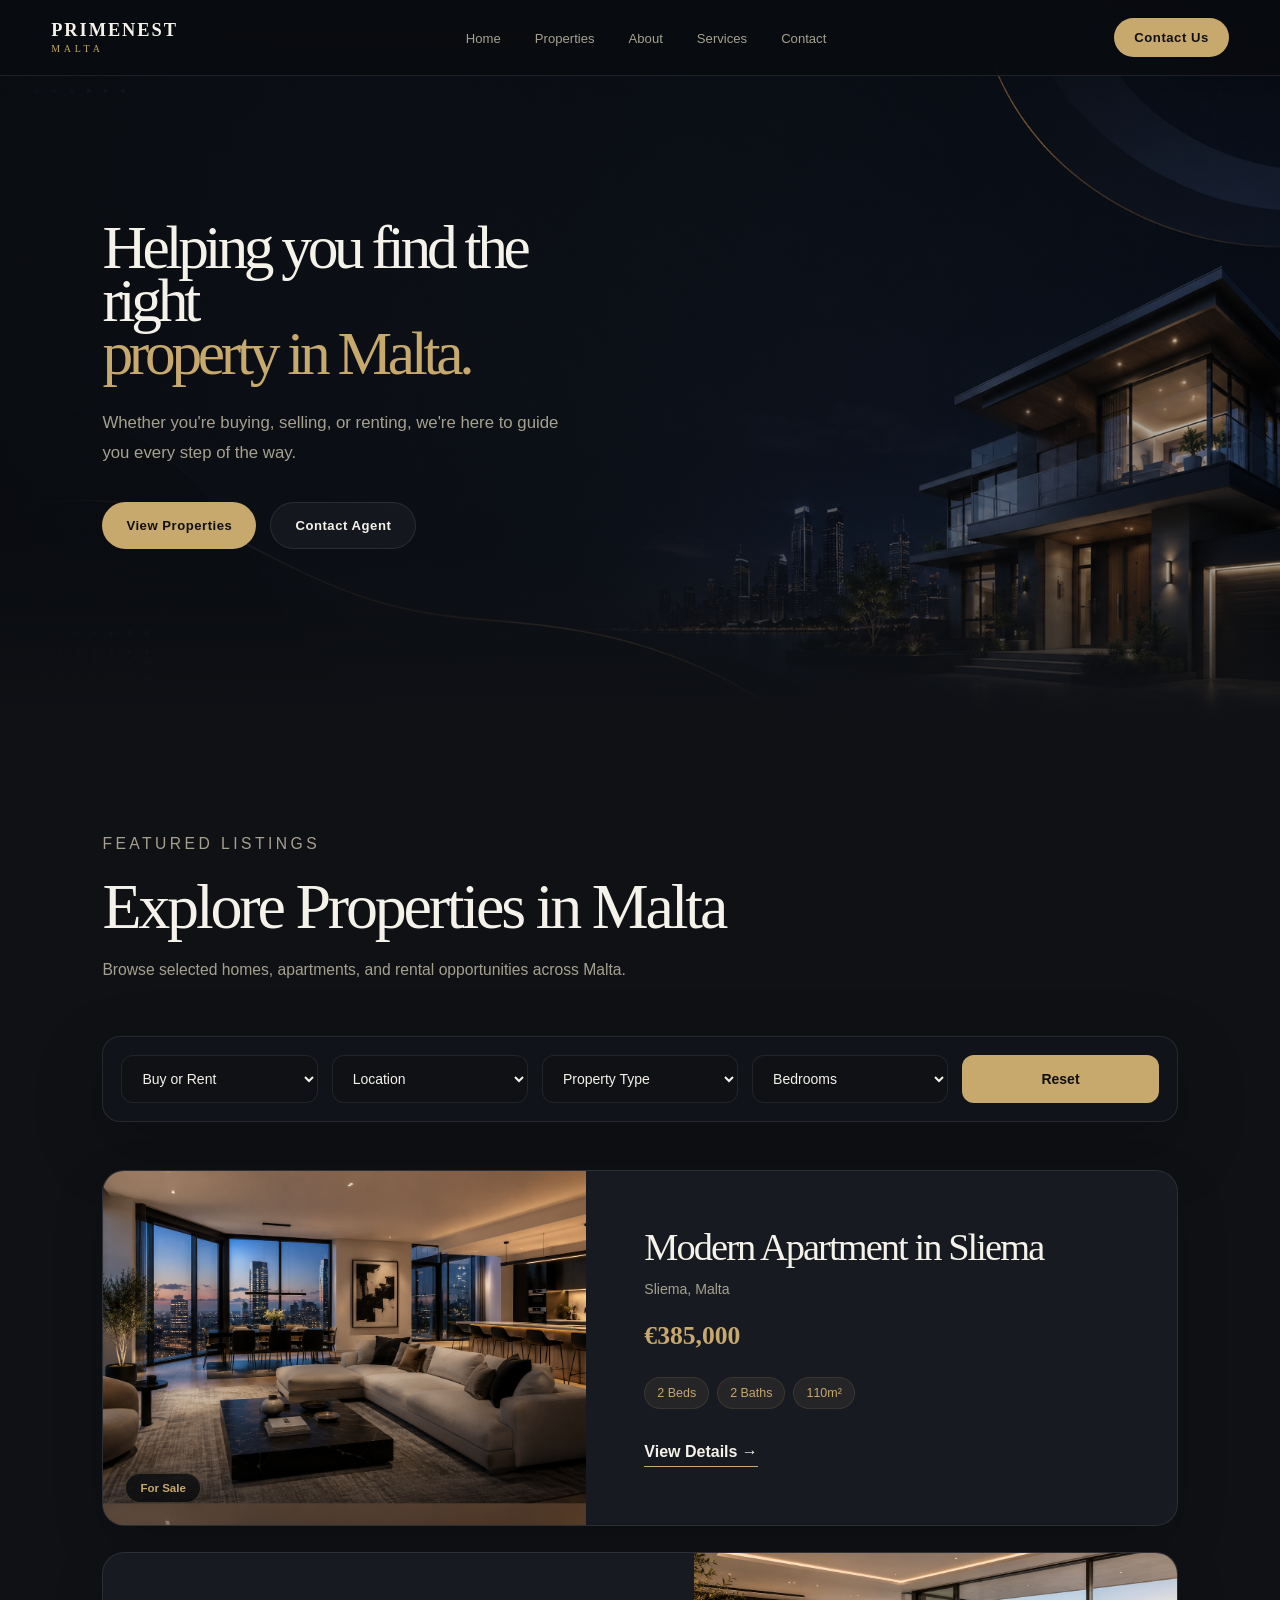
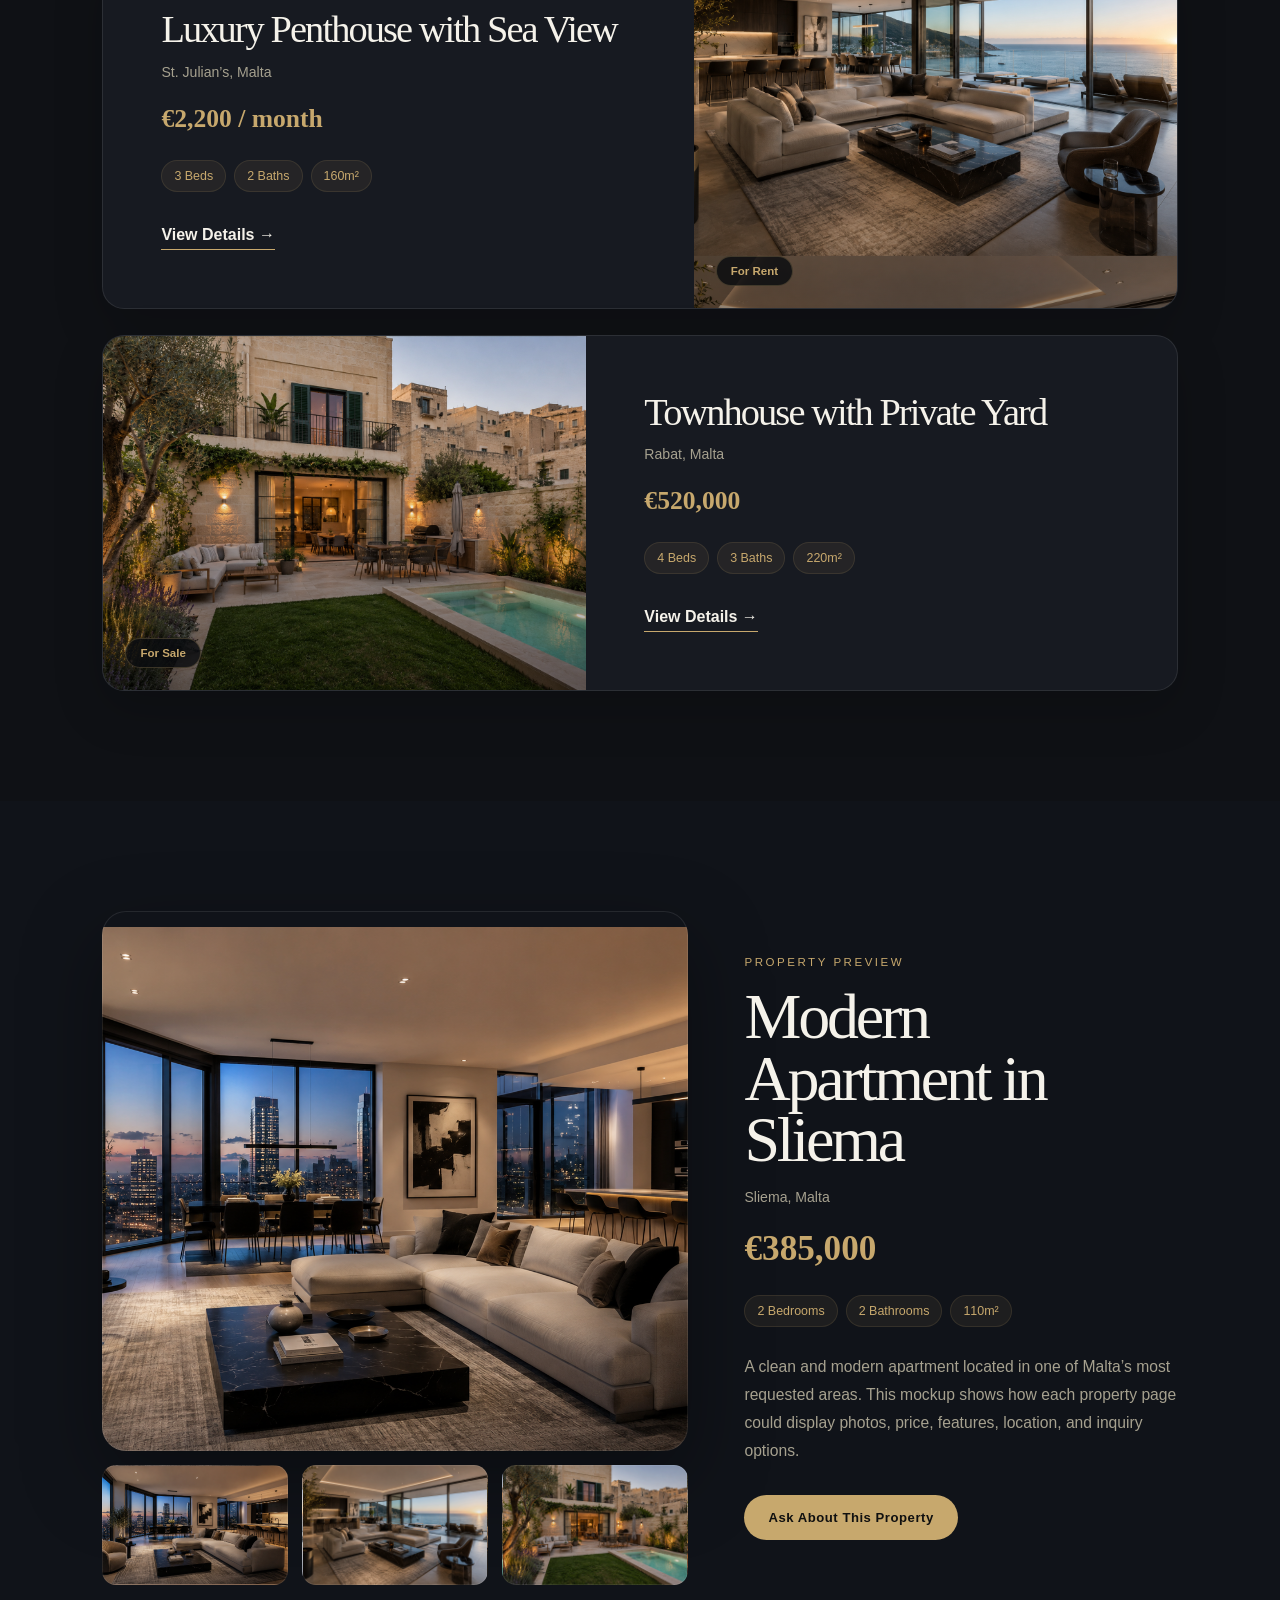
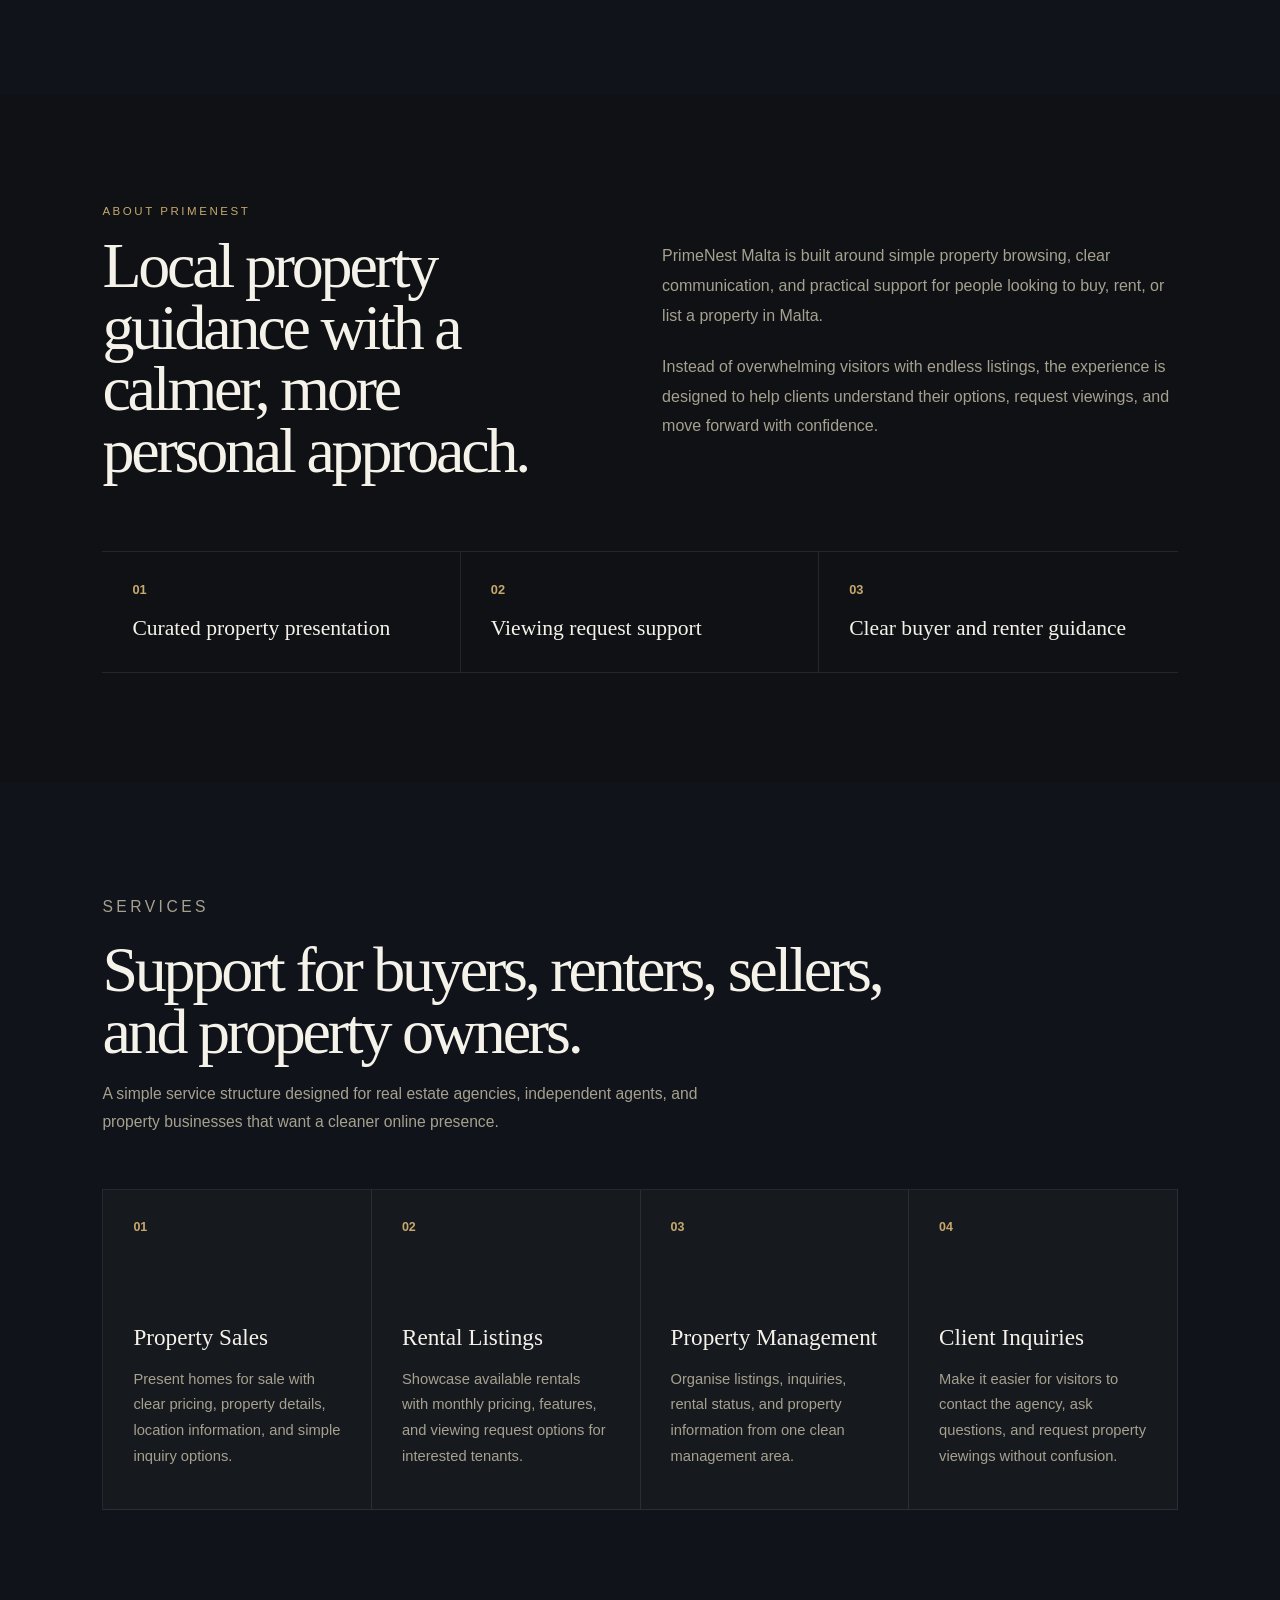
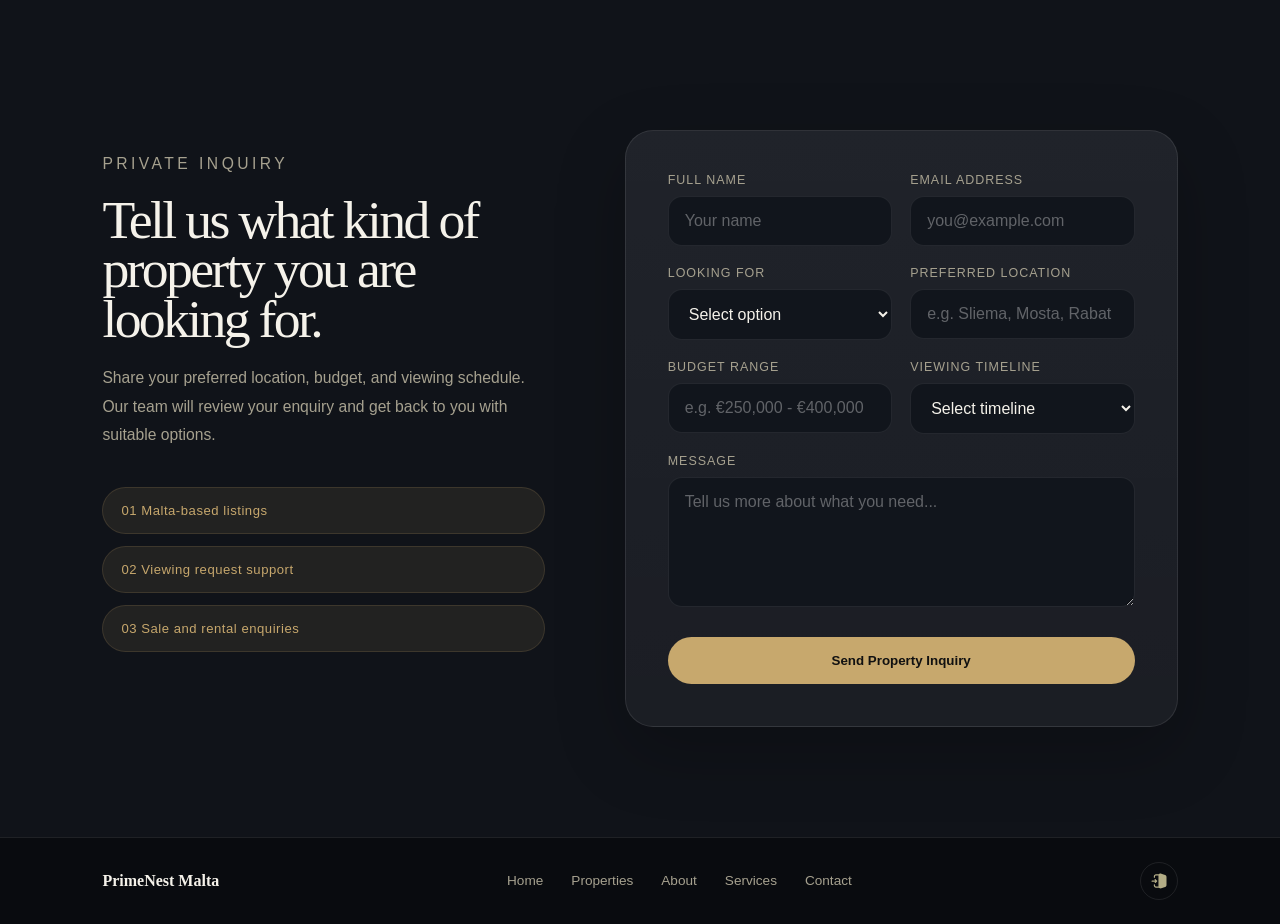
==== commit 452037d7: "Add files via upload" ====
--- a/index.html
+++ b/index.html
@@ -82,8 +82,43 @@
     <p>Browse selected homes, apartments, and rental opportunities across Malta.</p>
   </div>
 
+  <div class="property-filters">
+  <select id="filterStatus">
+    <option value="all">Buy or Rent</option>
+    <option value="sale">For Sale</option>
+    <option value="rent">For Rent</option>
+  </select>
+
+  <select id="filterLocation">
+    <option value="all">Location</option>
+    <option value="sliema">Sliema</option>
+    <option value="st-julians">St. Julian's</option>
+    <option value="rabat">Rabat</option>
+  </select>
+
+  <select id="filterType">
+    <option value="all">Property Type</option>
+    <option value="apartment">Apartment</option>
+    <option value="penthouse">Penthouse</option>
+    <option value="maisonette">Maisonette</option>
+    <option value="villa">Villa</option>
+  </select>
+
+  <select id="filterBedrooms">
+    <option value="all">Bedrooms</option>
+    <option value="1">1+</option>
+    <option value="2">2+</option>
+    <option value="3">3+</option>
+  </select>
+
+  <button id="resetFilters">Reset</button>
+</div>
+
   <div class="property-grid">
-    <article class="property-card reveal">
+    <article class="property-card reveal" data-status="sale"
+  data-location="sliema"
+  data-type="apartment"
+  data-bedrooms="2">
       <div class="property-image img-1">
         <span>For Sale</span>
       </div>
@@ -100,7 +135,10 @@
       </div>
     </article>
 
-    <article class="property-card reveal">
+    <article class="property-card reveal" data-status="rent"
+  data-location="st-julians"
+  data-type="penthouse"
+  data-bedrooms="3">
       <div class="property-image img-2">
         <span>For Rent</span>
       </div>
@@ -117,7 +155,10 @@
       </div>
     </article>
 
-    <article class="property-card reveal">
+    <article class="property-card reveal" data-status="sale"
+  data-location="rabat"
+  data-type="apartment"
+  data-bedrooms="4">
       <div class="property-image img-3">
         <span>For Sale</span>
       </div>
@@ -261,11 +302,79 @@
 </section>
 
 <section id="contact" class="contact-section reveal">
-  <p class="section-label">Contact</p>
-  <h2>Interested in a property?</h2>
-  <p>Contact the agent to book a viewing or ask for more information.</p>
-
-  <a href="mailto:info@primenestmalta.com" class="btn primary-btn">Send Inquiry</a>
+  <div class="inquiry-wrap">
+    <div class="inquiry-copy">
+      <p class="section-label">Private Inquiry</p>
+      <h2>Tell us what kind of property you are looking for.</h2>
+      <p>
+        Share your preferred location, budget, and viewing schedule. 
+        Our team will review your enquiry and get back to you with suitable options.
+      </p>
+
+      <div class="inquiry-points">
+        <span>01 Malta-based listings</span>
+        <span>02 Viewing request support</span>
+        <span>03 Sale and rental enquiries</span>
+      </div>
+    </div>
+
+    <form class="property-inquiry-form">
+      <div class="form-row">
+        <div class="form-field">
+          <label>Full Name</label>
+          <input type="text" placeholder="Your name" required>
+        </div>
+
+        <div class="form-field">
+          <label>Email Address</label>
+          <input type="email" placeholder="you@example.com" required>
+        </div>
+      </div>
+
+      <div class="form-row">
+        <div class="form-field">
+          <label>Looking For</label>
+          <select required>
+            <option value="">Select option</option>
+            <option>Buy a property</option>
+            <option>Rent a property</option>
+            <option>Book a viewing</option>
+            <option>General property advice</option>
+          </select>
+        </div>
+
+        <div class="form-field">
+          <label>Preferred Location</label>
+          <input type="text" placeholder="e.g. Sliema, Mosta, Rabat">
+        </div>
+      </div>
+
+      <div class="form-row">
+        <div class="form-field">
+          <label>Budget Range</label>
+          <input type="text" placeholder="e.g. €250,000 - €400,000">
+        </div>
+
+        <div class="form-field">
+          <label>Viewing Timeline</label>
+          <select>
+            <option value="">Select timeline</option>
+            <option>As soon as possible</option>
+            <option>This week</option>
+            <option>This month</option>
+            <option>Still researching</option>
+          </select>
+        </div>
+      </div>
+
+      <div class="form-field">
+        <label>Message</label>
+        <textarea placeholder="Tell us more about what you need..." rows="5"></textarea>
+      </div>
+
+      <button type="submit" class="inquiry-submit">Send Property Inquiry</button>
+    </form>
+  </div>
 </section>
 
 <footer class="footer">
--- a/styles.css
+++ b/styles.css
@@ -1,653 +1,1011 @@
-:root {
-  --bg: #f5f1ea;
-  --paper: #fffaf2;
-  --ink: #171717;
-  --muted: #6f6a60;
-  --line: rgba(23,23,23,.12);
-  --accent: #8a6f3d;
-  --olive: #5f6f52;
-  --dark: #1f241d;
-  --radius: 18px;
-}
-
-* {
-  margin: 0;
-  padding: 0;
-  box-sizing: border-box;
-}
-
-html { scroll-behavior: smooth; }
-
-body {
-  font-family: Georgia, "Times New Roman", serif;
-  background: var(--bg);
-  color: var(--ink);
-  overflow-x: hidden;
-}
-
-a {
-  color: inherit;
-  text-decoration: none;
-}
-
-.navbar {
-  position: fixed;
-  inset: 0 0 auto 0;
-  z-index: 1000;
-  padding: 18px 0;
-  background: rgba(245,241,234,.88);
-  backdrop-filter: blur(16px);
-  border-bottom: 1px solid var(--line);
-}
-
-.nav-container {
-  width: min(92%, 1320px);
-  margin: auto;
-  display: flex;
-  align-items: center;
-  justify-content: space-between;
-}
-
-.logo {
-  color: var(--ink);
-  display: flex;
-  flex-direction: column;
-  letter-spacing: .12em;
-  line-height: 1;
-}
-
-.logo span {
-  font-size: 1.15rem;
-  font-weight: 700;
-}
-
-.logo small {
-  margin-top: 5px;
-  font-size: .62rem;
-  color: var(--muted);
-  letter-spacing: .38em;
-}
-
-.nav-links {
-  display: flex;
-  gap: 34px;
-  list-style: none;
-  font-family: Arial, sans-serif;
-}
-
-.nav-links a {
-  font-size: .82rem;
-  color: var(--muted);
-  transition: .25s ease;
-}
-
-.nav-links a:hover {
-  color: var(--ink);
-}
-
-.contact-btn,
-.btn {
-  display: inline-flex;
-  justify-content: center;
-  align-items: center;
-  border-radius: 999px;
-  font-family: Arial, sans-serif;
-  font-size: .82rem;
-  font-weight: 700;
-  letter-spacing: .04em;
-  transition: .25s ease;
-}
-
-.contact-btn {
-  padding: 12px 20px;
-  background: var(--dark);
-  color: #fff;
-}
-
-.contact-btn:hover,
-.primary-btn:hover {
-  transform: translateY(-2px);
-  background: #30392c;
-}
-
-.hero {
-  position: relative;
-  min-height: 720px;
-  padding: 140px 8% 90px;
-  display: flex;
-  align-items: center;
-  background:
-    linear-gradient(to right, rgba(245,241,234,.96) 0%, rgba(245,241,234,.82) 44%, rgba(245,241,234,.1) 100%),
-    url("images/1.png") center/cover no-repeat;
-}
-
-.hero-overlay,
-.hero-parallax {
-  display: none;
-}
-
-.hero-content {
-  max-width: 620px;
-  animation: none;
-  opacity: 1;
-  transform: none;
-}
-
-.hero-label,
-.section-label {
-  font-family: Arial, sans-serif;
-  font-size: .72rem;
-  letter-spacing: .22em;
-  text-transform: uppercase;
-  color: var(--olive);
-  margin-bottom: 18px;
-}
-
-.hero h1 {
-  max-width: 520px;
-  font-size: clamp(3rem, 4.8vw, 5rem);
-  line-height: .86;
-  font-weight: 400;
-  letter-spacing: -.07em;
-  margin-bottom: 28px;
-}
-
-.hero h1 span {
-  display: block;
-  color: var(--accent);
-}
-
-.hero-text {
-  max-width: 460px;
-  font-family: Arial, sans-serif;
-  color: var(--muted);
-  font-size: 1.05rem;
-  line-height: 1.8;
-  margin-bottom: 34px;
-}
-
-.hero-buttons {
-  display: flex;
-  gap: 14px;
-  flex-wrap: wrap;
-}
-
-.btn {
-  padding: 15px 24px;
-}
-
-.primary-btn {
-  background: var(--dark);
-  color: white;
-}
-
-.secondary-btn {
-  border: 1px solid var(--line);
-  color: var(--ink);
-  background: rgba(255,255,255,.42);
-}
-
-.secondary-btn:hover {
-  background: white;
-  transform: translateY(-2px);
-}
-
-.scroll-indicator {
-  margin-top: 70px;
-  display: flex;
-  align-items: center;
-  gap: 14px;
-  font-family: Arial, sans-serif;
-  font-size: .7rem;
-  letter-spacing: .18em;
-  color: var(--muted);
-}
-
-.scroll-indicator span {
-  width: 38px;
-  height: 1px;
-  background: var(--muted);
-  border: 0;
-  border-radius: 0;
-  animation: none;
-}
-
-section:not(.hero) {
-  position: relative;
-  padding: 110px 8%;
-  background: var(--bg);
-}
-
-section:not(.hero)::before {
-  display: none;
-}
-
-.section-header {
-  max-width: 780px;
-  margin-bottom: 52px;
-}
-
-.section-header h2,
-.content-section h2,
-.contact-section h2,
-.property-details h2 {
-  font-size: clamp(2.4rem, 5vw, 4.8rem);
-  line-height: .96;
-  font-weight: 400;
-  letter-spacing: -.05em;
-  margin-bottom: 18px;
-}
-
-.section-header p,
-.content-section p,
-.contact-section p,
-.property-description {
-  max-width: 620px;
-  font-family: Arial, sans-serif;
-  color: var(--muted);
-  line-height: 1.8;
-  font-size: .98rem;
-}
-
-.property-grid {
-  display: grid;
-  gap: 26px;
-}
-
-.property-card {
-  display: grid;
-  grid-template-columns: minmax(320px, 45%) 1fr;
-  align-items: stretch;
-  background: transparent;
-  border: 1px solid var(--line);
-  border-radius: 22px;
-  overflow: hidden;
-  transition: .28s ease;
-}
-
-.property-card:hover {
-  background: rgba(255,250,242,.55);
-  transform: translateY(-3px);
-  box-shadow: 0 22px 50px rgba(40,35,25,.09);
-}
-
-.property-card:nth-child(even) {
-  grid-template-columns: 1fr minmax(320px, 45%);
-}
-
-.property-card:nth-child(even) .property-image {
-  order: 2;
-}
-
-.property-image {
-  min-height: 330px;
-  height: auto;
-  position: relative;
-  background-size: cover;
-  background-position: center;
-}
-
-.property-image span {
-  position: absolute;
-  left: 22px;
-  bottom: 22px;
-  top: auto;
-  padding: 8px 14px;
-  border-radius: 999px;
-  background: rgba(255,250,242,.94);
-  color: var(--ink);
-  font-family: Arial, sans-serif;
-  font-size: .72rem;
-  font-weight: 700;
-}
-
-.img-1 {
-  background-image: url("images/Modern-Apartment.png");
-}
-
-.img-2 {
-  background-image: url("images/Luxury Penthouse with Sea View.png");
-}
-
-.img-3 {
-  background-image: url("images/Townhouse with Private Yard.png");
-}
-
-.property-info {
-  padding: clamp(28px, 5vw, 58px);
-  display: flex;
-  flex-direction: column;
-  justify-content: center;
-}
-
-.property-info h3 {
-  max-width: 520px;
-  font-size: clamp(2rem, 3vw, 3.6rem);
-  line-height: .95;
-  letter-spacing: -.05em;
-  font-weight: 400;
-  margin-bottom: 16px;
-}
-
-.location {
-  font-family: Arial, sans-serif;
-  color: var(--muted);
-  font-size: .88rem;
-  margin-bottom: 24px;
-}
-
-.price {
-  color: var(--accent);
-  font-size: clamp(1.6rem, 2vw, 2.4rem);
-  font-weight: 700;
-  margin-bottom: 26px;
-}
-
-.price.large {
-  font-size: 2.2rem;
-  color: var(--accent);
-}
-
-.property-meta {
-  display: flex;
-  flex-wrap: wrap;
-  gap: 8px;
-  margin-bottom: 34px;
-  font-family: Arial, sans-serif;
-}
-
-.property-meta span {
-  padding: 8px 12px;
-  border-radius: 999px;
-  background: rgba(95,111,82,.1);
-  color: var(--olive);
-  font-size: .78rem;
-}
-
-.property-link {
-  width: fit-content;
-  font-family: Arial, sans-serif;
-  color: var(--ink);
-  font-weight: 700;
-  border-bottom: 1px solid currentColor;
-  padding-bottom: 5px;
-}
-
-.property-link::after {
-  content: " →";
-}
-
-.single-property {
-  background: #ebe4d8 !important;
-}
-
-.single-property-grid {
-  display: grid;
-  grid-template-columns: 1.15fr .85fr;
-  gap: 56px;
-  align-items: center;
-}
-
-.main-preview {
-  min-height: 540px;
-  border-radius: 24px;
-  background: url("images/Modern-Apartment.png") center/cover no-repeat;
-  border: 1px solid var(--line);
-}
-
-.thumbnail-row {
-  display: grid;
-  grid-template-columns: repeat(3, 1fr);
-  gap: 14px;
-  margin-top: 14px;
-}
-
-.thumbnail-row div {
-  height: 120px;
-  border-radius: 14px;
-  background-size: cover;
-  background-position: center;
-  border: 1px solid var(--line);
-  opacity: .92;
-}
-
-.thumbnail-row div:nth-child(1) {
-  background-image: url("images/Modern-Apartment.png");
-}
-
-.thumbnail-row div:nth-child(2) {
-  background-image: url("images/Luxury Penthouse with Sea View.png");
-}
-
-.thumbnail-row div:nth-child(3) {
-  background-image: url("images/Townhouse with Private Yard.png");
-}
-
-.detail-meta {
-  margin: 26px 0;
-}
-
-.property-description {
-  margin-bottom: 30px;
-}
-
-.table-row {
-  display: grid;
-  grid-template-columns: 1.4fr 1fr 1fr .6fr;
-  gap: 12px;
-  padding: 16px;
-  border-radius: 13px;
-  background: white;
-  color: var(--muted);
-}
-
-.table-head {
-  background: #ebe4d8;
-  color: var(--ink);
-  font-weight: 700;
-}
-
-.content-section,
-.contact-section {
-  max-width: none;
-}
-
-.content-section > *,
-.contact-section > * {
-  max-width: 900px;
-}
-
-.contact-section {
-  background: #ebe4d8 !important;
-}
-
-.contact-section .btn {
-  margin-top: 28px;
-}
-
-.reveal {
-  opacity: 0;
-  transform: translateY(28px);
-  transition: opacity .7s ease, transform .7s ease;
-}
-
-.reveal.active {
-  opacity: 1;
-  transform: translateY(0);
-}
-
-.property-card:nth-child(2),
-.property-card:nth-child(3) {
-  transition-delay: 0s;
-}
-
-.about-section {
-  background: var(--bg);
-}
-
-.about-grid {
-  display: grid;
-  grid-template-columns: .95fr 1fr;
-  gap: 70px;
-  align-items: start;
-}
-
-.about-grid h2,
-.services-section h2 {
-  font-size: clamp(2.4rem, 5vw, 4.8rem);
-  line-height: .96;
-  font-weight: 400;
-  letter-spacing: -.05em;
-}
-
-.about-copy {
-  display: grid;
-  gap: 22px;
-  padding-top: 36px;
-}
-
-.about-copy p {
-  font-family: Arial, sans-serif;
-  color: var(--muted);
-  line-height: 1.85;
-  font-size: 1rem;
-}
-
-.about-highlights {
-  margin-top: 70px;
-  display: grid;
-  grid-template-columns: repeat(3, 1fr);
-  border-top: 1px solid var(--line);
-  border-bottom: 1px solid var(--line);
-}
-
-.about-highlights div {
-  padding: 30px;
-  border-right: 1px solid var(--line);
-}
-
-.about-highlights div:last-child {
-  border-right: 0;
-}
-
-.about-highlights strong {
-  display: block;
-  margin-bottom: 18px;
-  font-family: Arial, sans-serif;
-  color: var(--accent);
-  font-size: .8rem;
-}
-
-.about-highlights span {
-  display: block;
-  font-size: 1.35rem;
-  line-height: 1.25;
-}
-
-.services-section {
-  background: #ebe4d8 !important;
-}
-
-.services-grid {
-  display: grid;
-  grid-template-columns: repeat(4, 1fr);
-  border-top: 1px solid var(--line);
-  border-left: 1px solid var(--line);
-}
-
-.service-item {
-  min-height: 320px;
-  padding: 30px;
-  border-right: 1px solid var(--line);
-  border-bottom: 1px solid var(--line);
-  background: rgba(255,250,242,.36);
-  transition: .25s ease;
-}
-
-.service-item:hover {
-  background: var(--paper);
-}
-
-.service-item span {
-  display: block;
-  margin-bottom: 90px;
-  font-family: Arial, sans-serif;
-  color: var(--accent);
-  font-size: .78rem;
-  font-weight: 700;
-}
-
-.service-item h3 {
-  margin-bottom: 16px;
-  font-size: 1.45rem;
-  font-weight: 400;
-}
-
-.service-item p {
-  font-family: Arial, sans-serif;
-  color: var(--muted);
-  line-height: 1.75;
-  font-size: .92rem;
-}
-
-.footer {
-  padding: 24px 8%;
-  border-top: 1px solid var(--line);
-  background: var(--paper);
-}
-
-.footer-content {
-  display: flex;
-  align-items: center;
-  justify-content: space-between;
-  gap: 40px;
-}
-
-.footer-brand {
-  font-size: 1rem;
-}
-
-.footer-links {
-  display: flex;
-  align-items: center;
-  gap: 28px;
-}
-
-.footer-links a {
-  font-family: Arial, sans-serif;
-  font-size: .85rem;
-  color: var(--muted);
-  transition: .2s ease;
-}
-
-.footer-links a:hover {
-  color: var(--ink);
-}
-
-.footer-admin a {
-  width: 38px;
-  height: 38px;
-
-  display: flex;
-  align-items: center;
-  justify-content: center;
-
-  border: 1px solid var(--line);
-  border-radius: 50%;
-
-  transition: .25s ease;
-}
-
-.footer-admin img {
-  width: 18px;
-  height: 18px;
-  opacity: .7;
-}
-
-.footer-admin a:hover {
-  background: var(--dark);
-}
-
-.footer-admin a:hover img {
-  filter: invert(1);
-}
+:root {
+  --bg: #0f1115;
+  --paper: #171a21;
+  --ink: #f5f2ea;
+  --muted: #a6a18f;
+  --line: rgba(255,255,255,.09);
+  --accent: #c7a86d;
+  --olive: #9aa77b;
+  --dark: #090b0f;
+  --soft-dark: #12151c;
+  --card: #171a21;
+  --card-hover: #1d212b;
+  --radius: 18px;
+}
+
+* {
+  margin: 0;
+  padding: 0;
+  box-sizing: border-box;
+}
+
+html { scroll-behavior: smooth; }
+
+body {
+  font-family: Georgia, "Times New Roman", serif;
+  background: var(--bg);
+  color: var(--ink);
+  overflow-x: hidden;
+}
+
+a {
+  color: inherit;
+  text-decoration: none;
+}
+
+.navbar {
+  position: fixed;
+  inset: 0 0 auto 0;
+  z-index: 1000;
+  padding: 18px 0;
+  background: rgba(9,11,15,.82);
+  backdrop-filter: blur(18px);
+  border-bottom: 1px solid var(--line);
+}
+
+.nav-container {
+  width: min(92%, 1320px);
+  margin: auto;
+  display: flex;
+  align-items: center;
+  justify-content: space-between;
+}
+
+.logo {
+  color: var(--ink);
+  display: flex;
+  flex-direction: column;
+  letter-spacing: .12em;
+  line-height: 1;
+}
+
+.logo span {
+  font-size: 1.15rem;
+  font-weight: 700;
+}
+
+.logo small {
+  margin-top: 5px;
+  font-size: .62rem;
+  color: var(--accent);
+  letter-spacing: .38em;
+}
+
+.nav-links {
+  display: flex;
+  gap: 34px;
+  list-style: none;
+  font-family: Arial, sans-serif;
+}
+
+.nav-links a {
+  font-size: .82rem;
+  color: var(--muted);
+  transition: .25s ease;
+}
+
+.nav-links a:hover {
+  color: var(--accent);
+}
+
+.contact-btn,
+.btn {
+  display: inline-flex;
+  justify-content: center;
+  align-items: center;
+  border-radius: 999px;
+  font-family: Arial, sans-serif;
+  font-size: .82rem;
+  font-weight: 700;
+  letter-spacing: .04em;
+  transition: .25s ease;
+}
+
+.contact-btn {
+  padding: 12px 20px;
+  background: var(--accent);
+  color: #101010;
+}
+
+.contact-btn:hover,
+.primary-btn:hover {
+  transform: translateY(-2px);
+  background: #d8bb80;
+  color: #101010;
+}
+
+.hero {
+  position: relative;
+  min-height: 720px;
+  padding: 140px 8% 90px;
+  display: flex;
+  align-items: center;
+  background:
+    linear-gradient(to right, rgba(9,11,15,.96) 0%, rgba(9,11,15,.78) 45%, rgba(9,11,15,.22) 100%),
+    url("images/1.png") center/cover no-repeat;
+}
+
+.hero::after {
+  content: "";
+  position: absolute;
+  inset: auto 0 0;
+  height: 180px;
+  background: linear-gradient(to bottom, transparent, var(--bg));
+  pointer-events: none;
+}
+
+.hero-overlay,
+.hero-parallax {
+  display: none;
+}
+
+.hero-content {
+  position: relative;
+  z-index: 2;
+  max-width: 620px;
+  animation: none;
+  opacity: 1;
+  transform: none;
+}
+
+.hero-label,
+.section-label {
+  font-family: Arial, sans-serif;
+  font-size: .72rem;
+  letter-spacing: .22em;
+  text-transform: uppercase;
+  color: var(--accent);
+  margin-bottom: 18px;
+}
+
+.hero h1 {
+  max-width: 520px;
+  font-size: clamp(3rem, 4.8vw, 5rem);
+  line-height: .86;
+  font-weight: 400;
+  letter-spacing: -.07em;
+  margin-bottom: 28px;
+}
+
+.hero h1 span {
+  display: block;
+  color: var(--accent);
+}
+
+.hero-text {
+  max-width: 460px;
+  font-family: Arial, sans-serif;
+  color: var(--muted);
+  font-size: 1.05rem;
+  line-height: 1.8;
+  margin-bottom: 34px;
+}
+
+.hero-buttons {
+  display: flex;
+  gap: 14px;
+  flex-wrap: wrap;
+}
+
+.btn {
+  padding: 15px 24px;
+}
+
+.primary-btn {
+  background: var(--accent);
+  color: #101010;
+}
+
+.secondary-btn {
+  border: 1px solid var(--line);
+  color: var(--ink);
+  background: rgba(255,255,255,.04);
+}
+
+.secondary-btn:hover {
+  background: rgba(255,255,255,.09);
+  border-color: rgba(199,168,109,.45);
+  transform: translateY(-2px);
+}
+
+.scroll-indicator {
+  margin-top: 70px;
+  display: flex;
+  align-items: center;
+  gap: 14px;
+  font-family: Arial, sans-serif;
+  font-size: .7rem;
+  letter-spacing: .18em;
+  color: var(--muted);
+}
+
+.scroll-indicator span {
+  width: 38px;
+  height: 1px;
+  background: var(--accent);
+  border: 0;
+  border-radius: 0;
+  animation: none;
+}
+
+section:not(.hero) {
+  position: relative;
+  padding: 110px 8%;
+  background: var(--bg);
+}
+
+section:not(.hero)::before {
+  display: none;
+}
+
+.section-header {
+  max-width: 780px;
+  margin-bottom: 52px;
+}
+
+.section-header h2,
+.content-section h2,
+.contact-section h2,
+.property-details h2 {
+  font-size: clamp(2.4rem, 5vw, 4.8rem);
+  line-height: .96;
+  font-weight: 400;
+  letter-spacing: -.05em;
+  margin-bottom: 18px;
+}
+
+.section-header p,
+.content-section p,
+.contact-section p,
+.property-description {
+  max-width: 620px;
+  font-family: Arial, sans-serif;
+  color: var(--muted);
+  line-height: 1.8;
+  font-size: .98rem;
+}
+
+.property-filters {
+  margin: 0 auto 48px;
+  padding: 18px;
+  max-width: 1100px;
+  display: grid;
+  grid-template-columns: repeat(5, 1fr);
+  gap: 14px;
+  background: rgba(18,21,28,.82);
+  border: 1px solid rgba(255,255,255,.09);
+  border-radius: 18px;
+  backdrop-filter: blur(18px);
+  box-shadow: 0 24px 70px rgba(0,0,0,.22);
+}
+
+.property-filters select,
+.property-filters button {
+  width: 100%;
+  padding: 14px 16px;
+  border: 0;
+  border-radius: 12px;
+  font-size: 14px;
+  outline: none;
+  font-family: Arial, sans-serif;
+}
+
+.property-filters select {
+  background: #0f1115;
+  color: var(--ink);
+  border: 1px solid rgba(255,255,255,.08);
+}
+
+.property-filters select:focus {
+  border-color: rgba(199,168,109,.65);
+}
+
+.property-filters button {
+  background: var(--accent);
+  color: #101010;
+  font-weight: 700;
+  cursor: pointer;
+  transition: .25s ease;
+}
+
+.property-filters button:hover {
+  background: #d8bb80;
+  transform: translateY(-2px);
+}
+
+@media (max-width: 900px) {
+  .property-filters {
+    grid-template-columns: repeat(2, 1fr);
+  }
+}
+
+@media (max-width: 520px) {
+  .property-filters {
+    grid-template-columns: 1fr;
+  }
+}
+
+.property-grid {
+  display: grid;
+  gap: 26px;
+}
+
+.property-card {
+  display: grid;
+  grid-template-columns: minmax(320px, 45%) 1fr;
+  align-items: stretch;
+  background: var(--card);
+  border: 1px solid var(--line);
+  border-radius: 22px;
+  overflow: hidden;
+  transition: .28s ease;
+  box-shadow: 0 18px 50px rgba(0,0,0,.18);
+}
+
+.property-card:hover {
+  background: var(--card-hover);
+  border-color: rgba(199,168,109,.22);
+  transform: translateY(-3px);
+  box-shadow: 0 28px 70px rgba(0,0,0,.32);
+}
+
+.property-card:nth-child(even) {
+  grid-template-columns: 1fr minmax(320px, 45%);
+}
+
+.property-card:nth-child(even) .property-image {
+  order: 2;
+}
+
+.property-image {
+  min-height: 330px;
+  height: auto;
+  position: relative;
+  background-size: cover;
+  background-position: center;
+}
+
+.property-image::after {
+  content: "";
+  position: absolute;
+  inset: 0;
+  background: linear-gradient(to top, rgba(0,0,0,.42), transparent 60%);
+}
+
+.property-image span {
+  position: absolute;
+  z-index: 2;
+  left: 22px;
+  bottom: 22px;
+  top: auto;
+  padding: 8px 14px;
+  border-radius: 999px;
+  background: rgba(9,11,15,.82);
+  color: var(--accent);
+  border: 1px solid rgba(199,168,109,.25);
+  font-family: Arial, sans-serif;
+  font-size: .72rem;
+  font-weight: 700;
+}
+
+.img-1 {
+  background-image: url("images/Modern-Apartment.png");
+}
+
+.img-2 {
+  background-image: url("images/Luxury Penthouse with Sea View.png");
+}
+
+.img-3 {
+  background-image: url("images/Townhouse with Private Yard.png");
+}
+
+.property-info {
+  padding: clamp(28px, 5vw, 58px);
+  display: flex;
+  flex-direction: column;
+  justify-content: center;
+}
+
+.property-info h3 {
+  max-width: 520px;
+  font-size: clamp(2rem, 3vw, 3.6rem);
+  line-height: .95;
+  letter-spacing: -.05em;
+  font-weight: 400;
+  margin-bottom: 16px;
+}
+
+.location {
+  font-family: Arial, sans-serif;
+  color: var(--muted);
+  font-size: .88rem;
+  margin-bottom: 24px;
+}
+
+.price {
+  color: var(--accent);
+  font-size: clamp(1.6rem, 2vw, 2.4rem);
+  font-weight: 700;
+  margin-bottom: 26px;
+}
+
+.price.large {
+  font-size: 2.2rem;
+  color: var(--accent);
+}
+
+.property-meta {
+  display: flex;
+  flex-wrap: wrap;
+  gap: 8px;
+  margin-bottom: 34px;
+  font-family: Arial, sans-serif;
+}
+
+.property-meta span {
+  padding: 8px 12px;
+  border-radius: 999px;
+  background: rgba(199,168,109,.08);
+  color: var(--accent);
+  border: 1px solid rgba(199,168,109,.13);
+  font-size: .78rem;
+}
+
+.property-link {
+  width: fit-content;
+  font-family: Arial, sans-serif;
+  color: var(--ink);
+  font-weight: 700;
+  border-bottom: 1px solid var(--accent);
+  padding-bottom: 5px;
+  transition: .25s ease;
+}
+
+.property-link:hover {
+  color: var(--accent);
+}
+
+.property-link::after {
+  content: " →";
+}
+
+.single-property {
+  background: #101319 !important;
+}
+
+.single-property-grid {
+  display: grid;
+  grid-template-columns: 1.15fr .85fr;
+  gap: 56px;
+  align-items: center;
+}
+
+.main-preview {
+  min-height: 540px;
+  border-radius: 24px;
+  background: url("images/Modern-Apartment.png") center/cover no-repeat;
+  border: 1px solid var(--line);
+  box-shadow: 0 28px 80px rgba(0,0,0,.35);
+}
+
+.thumbnail-row {
+  display: grid;
+  grid-template-columns: repeat(3, 1fr);
+  gap: 14px;
+  margin-top: 14px;
+}
+
+.thumbnail-row div {
+  height: 120px;
+  border-radius: 14px;
+  background-size: cover;
+  background-position: center;
+  border: 1px solid var(--line);
+  opacity: .92;
+}
+
+.thumbnail-row div:nth-child(1) {
+  background-image: url("images/Modern-Apartment.png");
+}
+
+.thumbnail-row div:nth-child(2) {
+  background-image: url("images/Luxury Penthouse with Sea View.png");
+}
+
+.thumbnail-row div:nth-child(3) {
+  background-image: url("images/Townhouse with Private Yard.png");
+}
+
+.detail-meta {
+  margin: 26px 0;
+}
+
+.property-description {
+  margin-bottom: 30px;
+}
+
+.table-row {
+  display: grid;
+  grid-template-columns: 1.4fr 1fr 1fr .6fr;
+  gap: 12px;
+  padding: 16px;
+  border-radius: 13px;
+  background: var(--paper);
+  color: var(--muted);
+  border: 1px solid var(--line);
+}
+
+.table-head {
+  background: #0f1115;
+  color: var(--ink);
+  font-weight: 700;
+}
+
+.content-section,
+.contact-section {
+  max-width: none;
+}
+
+.content-section > *,
+.contact-section > * {
+  max-width: 900px;
+}
+
+.contact-section {
+  background: #101319 !important;
+  padding: 90px 8%;
+}
+
+.contact-section .btn {
+  margin-top: 28px;
+}
+
+.reveal {
+  opacity: 0;
+  transform: translateY(28px);
+  transition: opacity .7s ease, transform .7s ease;
+}
+
+.reveal.active {
+  opacity: 1;
+  transform: translateY(0);
+}
+
+.property-card:nth-child(2),
+.property-card:nth-child(3) {
+  transition-delay: 0s;
+}
+
+.about-section {
+  background: var(--bg);
+}
+
+.about-grid {
+  display: grid;
+  grid-template-columns: .95fr 1fr;
+  gap: 70px;
+  align-items: start;
+}
+
+.about-grid h2,
+.services-section h2 {
+  font-size: clamp(2.4rem, 5vw, 4.8rem);
+  line-height: .96;
+  font-weight: 400;
+  letter-spacing: -.05em;
+}
+
+.about-copy {
+  display: grid;
+  gap: 22px;
+  padding-top: 36px;
+}
+
+.about-copy p {
+  font-family: Arial, sans-serif;
+  color: var(--muted);
+  line-height: 1.85;
+  font-size: 1rem;
+}
+
+.about-highlights {
+  margin-top: 70px;
+  display: grid;
+  grid-template-columns: repeat(3, 1fr);
+  border-top: 1px solid var(--line);
+  border-bottom: 1px solid var(--line);
+}
+
+.about-highlights div {
+  padding: 30px;
+  border-right: 1px solid var(--line);
+}
+
+.about-highlights div:last-child {
+  border-right: 0;
+}
+
+.about-highlights strong {
+  display: block;
+  margin-bottom: 18px;
+  font-family: Arial, sans-serif;
+  color: var(--accent);
+  font-size: .8rem;
+}
+
+.about-highlights span {
+  display: block;
+  font-size: 1.35rem;
+  line-height: 1.25;
+}
+
+.services-section {
+  background: #101319 !important;
+}
+
+.services-grid {
+  display: grid;
+  grid-template-columns: repeat(4, 1fr);
+  border-top: 1px solid var(--line);
+  border-left: 1px solid var(--line);
+}
+
+.service-item {
+  min-height: 320px;
+  padding: 30px;
+  border-right: 1px solid var(--line);
+  border-bottom: 1px solid var(--line);
+  background: rgba(255,255,255,.025);
+  transition: .25s ease;
+}
+
+.service-item:hover {
+  background: rgba(199,168,109,.07);
+}
+
+.service-item span {
+  display: block;
+  margin-bottom: 90px;
+  font-family: Arial, sans-serif;
+  color: var(--accent);
+  font-size: .78rem;
+  font-weight: 700;
+}
+
+.service-item h3 {
+  margin-bottom: 16px;
+  font-size: 1.45rem;
+  font-weight: 400;
+}
+
+.service-item p {
+  font-family: Arial, sans-serif;
+  color: var(--muted);
+  line-height: 1.75;
+  font-size: .92rem;
+}
+
+.footer {
+  padding: 24px 8%;
+  border-top: 1px solid var(--line);
+  background: #090b0f;
+}
+
+.footer-content {
+  display: flex;
+  align-items: center;
+  justify-content: space-between;
+  gap: 40px;
+}
+
+.footer-brand {
+  font-size: 1rem;
+}
+
+.footer-links {
+  display: flex;
+  align-items: center;
+  gap: 28px;
+}
+
+.footer-links a {
+  font-family: Arial, sans-serif;
+  font-size: .85rem;
+  color: var(--muted);
+  transition: .2s ease;
+}
+
+.footer-links a:hover {
+  color: var(--accent);
+}
+
+.footer-admin a {
+  width: 38px;
+  height: 38px;
+  display: flex;
+  align-items: center;
+  justify-content: center;
+  border: 1px solid var(--line);
+  border-radius: 50%;
+  transition: .25s ease;
+}
+
+.footer-admin img {
+  width: 18px;
+  height: 18px;
+  opacity: .7;
+  filter: invert(1);
+}
+
+.footer-admin a:hover {
+  background: var(--accent);
+  border-color: var(--accent);
+}
+
+.footer-admin a:hover img {
+  filter: none;
+}
+
+@media (max-width: 1020px) {
+  .property-card,
+  .property-card:nth-child(even) {
+    grid-template-columns: 1fr;
+  }
+
+  .property-card:nth-child(even) .property-image {
+    order: 0;
+  }
+
+  .single-property-grid,
+  .about-grid {
+    grid-template-columns: 1fr;
+  }
+
+  .services-grid {
+    grid-template-columns: repeat(2, 1fr);
+  }
+}
+
+@media (max-width: 780px) {
+  .navbar {
+    padding: 16px 0;
+  }
+
+  .nav-links {
+    display: none;
+  }
+
+  .contact-btn {
+    padding: 10px 14px;
+    font-size: .72rem;
+  }
+
+  .hero {
+    min-height: auto;
+    padding: 130px 6% 80px;
+    background:
+      linear-gradient(to bottom, rgba(9,11,15,.92), rgba(9,11,15,.72), rgba(9,11,15,.95)),
+      url("images/1.png") 65% center/cover no-repeat;
+  }
+
+  .hero h1 {
+    font-size: clamp(3.2rem, 15vw, 4.8rem);
+  }
+
+  section:not(.hero) {
+    padding: 82px 6%;
+  }
+
+  .property-image {
+    min-height: 260px;
+  }
+
+  .main-preview {
+    min-height: 360px;
+  }
+
+  .about-highlights {
+    grid-template-columns: 1fr;
+  }
+
+  .about-highlights div {
+    border-right: 0;
+    border-bottom: 1px solid var(--line);
+  }
+
+  .about-highlights div:last-child {
+    border-bottom: 0;
+  }
+
+  .services-grid {
+    grid-template-columns: 1fr;
+  }
+
+  .footer-content {
+    flex-direction: column;
+    align-items: flex-start;
+  }
+
+  .footer-links {
+    flex-wrap: wrap;
+    gap: 18px;
+  }
+}
+
+@media (max-width: 520px) {
+  .hero-buttons {
+    flex-direction: column;
+  }
+
+  .btn,
+  .contact-btn {
+    width: 100%;
+  }
+
+  .thumbnail-row {
+    grid-template-columns: 1fr;
+  }
+
+  .table-row {
+    grid-template-columns: 1fr;
+  }
+}
+
+.inquiry-wrap {
+  display: grid;
+  grid-template-columns: .75fr 1.25fr;
+  gap: 60px;
+  align-items: start;
+}
+
+.inquiry-copy {
+  position: sticky;
+  top: 120px;
+}
+
+.inquiry-copy h2 {
+  font-size: clamp(2.8rem, 4vw, 4.8rem);
+  line-height: .92;
+  max-width: 420px;
+}
+
+.inquiry-copy p {
+  margin-top: 20px;
+}
+
+.inquiry-points {
+  margin-top: 38px;
+  display: grid;
+  gap: 12px;
+  font-family: Arial, sans-serif;
+}
+
+.inquiry-points span {
+  padding: 15px 18px;
+  border-radius: 999px;
+  background: rgba(199,168,109,.1);
+  border: 1px solid rgba(199,168,109,.16);
+  color: var(--accent);
+  font-size: .82rem;
+  letter-spacing: .04em;
+}
+
+.property-inquiry-form {
+  padding: clamp(24px, 4vw, 42px);
+  border-radius: 28px;
+  background:
+    linear-gradient(180deg, rgba(255,255,255,.04), rgba(255,255,255,.015)),
+    var(--paper);
+  border: 1px solid var(--line);
+  box-shadow: 0 24px 70px rgba(0,0,0,.22);
+  max-width: 560px;
+  margin-left: auto;
+}
+
+.form-row {
+  display: grid;
+  grid-template-columns: 1fr 1fr;
+  gap: 18px;
+}
+
+.form-field {
+  margin-bottom: 20px;
+  font-family: Arial, sans-serif;
+}
+
+.form-field label {
+  display: block;
+  margin-bottom: 9px;
+  color: var(--muted);
+  font-size: .78rem;
+  letter-spacing: .08em;
+  text-transform: uppercase;
+}
+
+.form-field input,
+.form-field select,
+.form-field textarea {
+  width: 100%;
+  padding: 15px 16px;
+  border-radius: 14px;
+  border: 1px solid rgba(255,255,255,.08);
+  background: #11151c;
+  color: var(--ink);
+  font: inherit;
+  outline: none;
+  transition: .25s ease;
+}
+
+.form-field textarea {
+  resize: vertical;
+  min-height: 130px;
+}
+
+.form-field input::placeholder,
+.form-field textarea::placeholder {
+  color: rgba(245,245,245,.35);
+}
+
+.form-field input:focus,
+.form-field select:focus,
+.form-field textarea:focus {
+  border-color: var(--accent);
+  box-shadow: 0 0 0 3px rgba(199,168,109,.13);
+}
+
+.inquiry-submit {
+  width: 100%;
+  margin-top: 6px;
+  padding: 16px 22px;
+  border: 0;
+  border-radius: 999px;
+  background: var(--accent);
+  color: #111;
+  font-family: Arial, sans-serif;
+  font-weight: 800;
+  cursor: pointer;
+  transition: .25s ease;
+}
+
+.inquiry-submit:hover {
+  background: var(--gold);
+  transform: translateY(-2px);
+}
+
+@media (max-width: 900px) {
+  .inquiry-wrap {
+    grid-template-columns: 1fr;
+    gap: 36px;
+  }
+
+  .inquiry-copy {
+    position: static;
+  }
+
+  .form-row {
+    grid-template-columns: 1fr;
+    gap: 0;
+  }
+}
+
+.contact-section > .inquiry-wrap {
+  max-width: 1180px;
+  width: 100%;
+}
+
+.inquiry-wrap {
+  grid-template-columns: 1fr 1.25fr;
+  gap: 80px;
+}
+
+.inquiry-copy h2 {
+  max-width: 520px;
+  font-size: clamp(3rem, 4.2vw, 5rem);
+}
+
+.property-inquiry-form {
+  max-width: none;
+  width: 100%;
+  margin-left: 0;
+}
